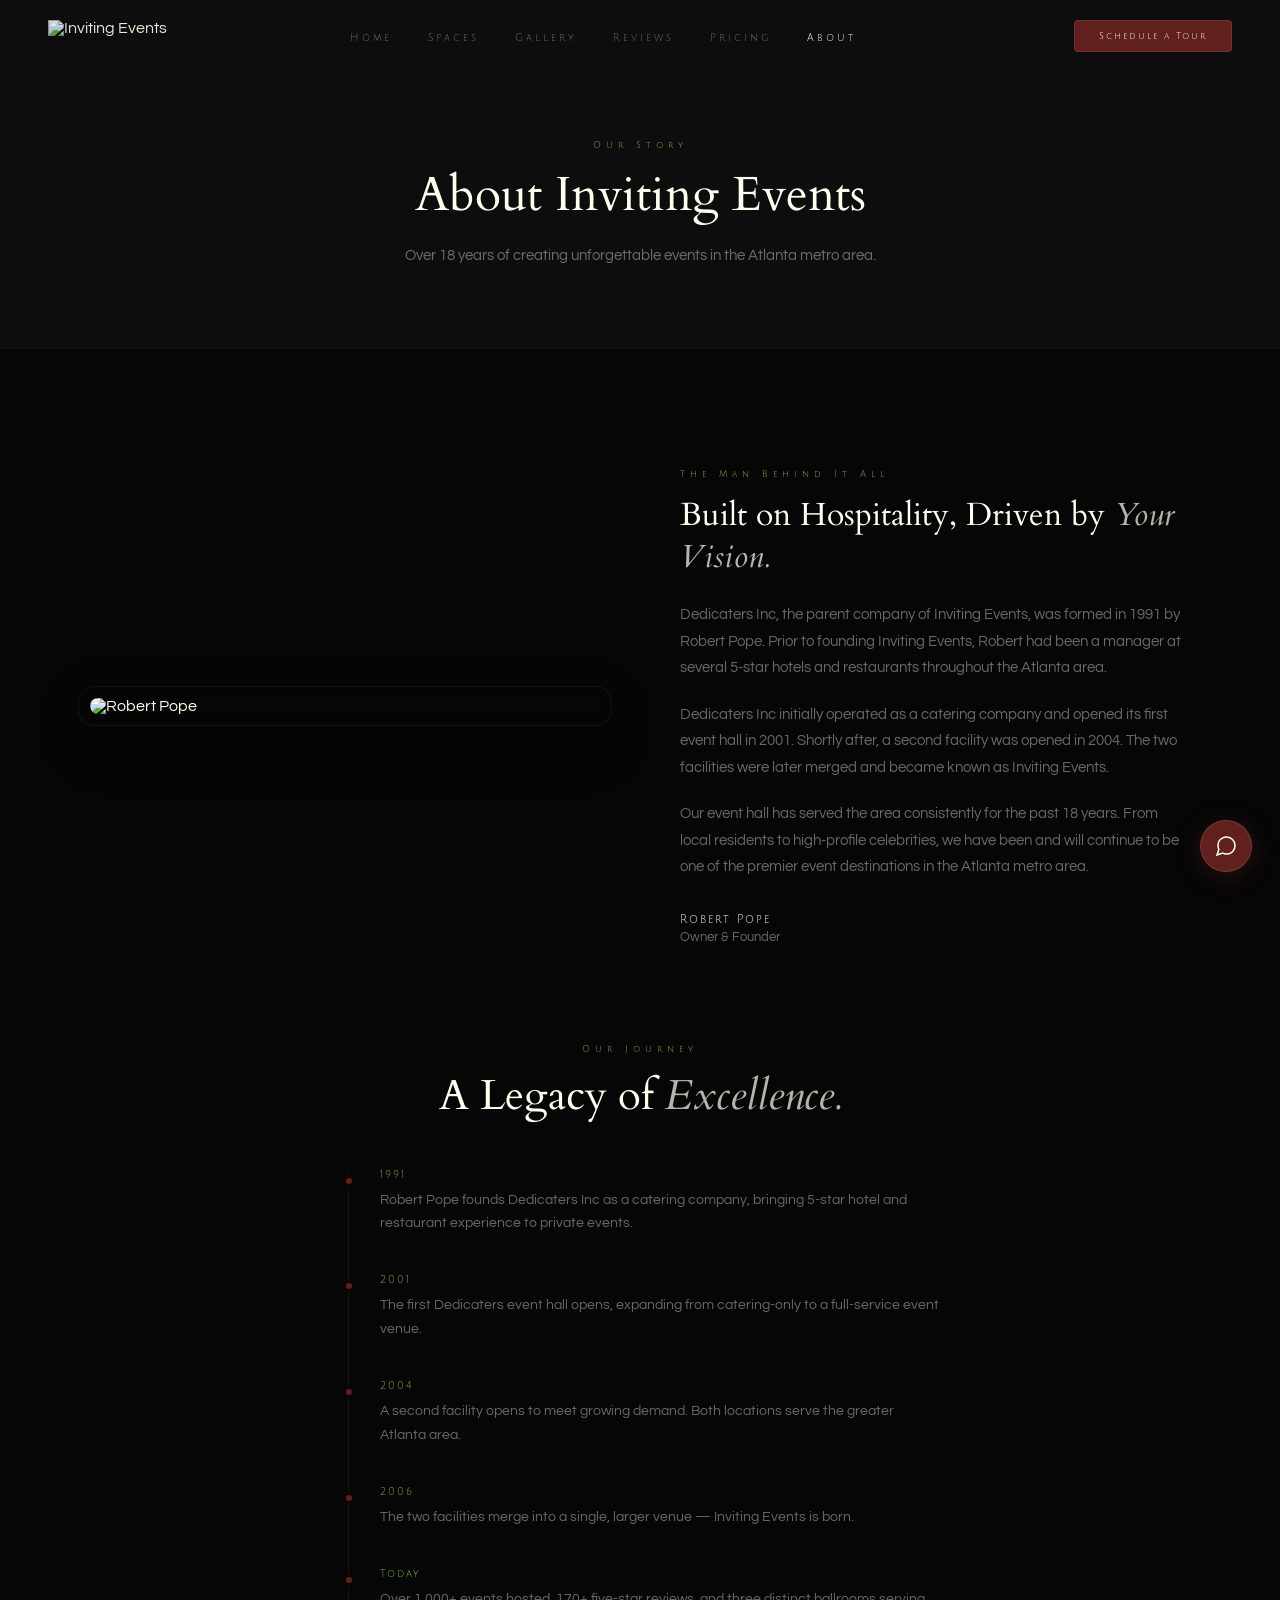
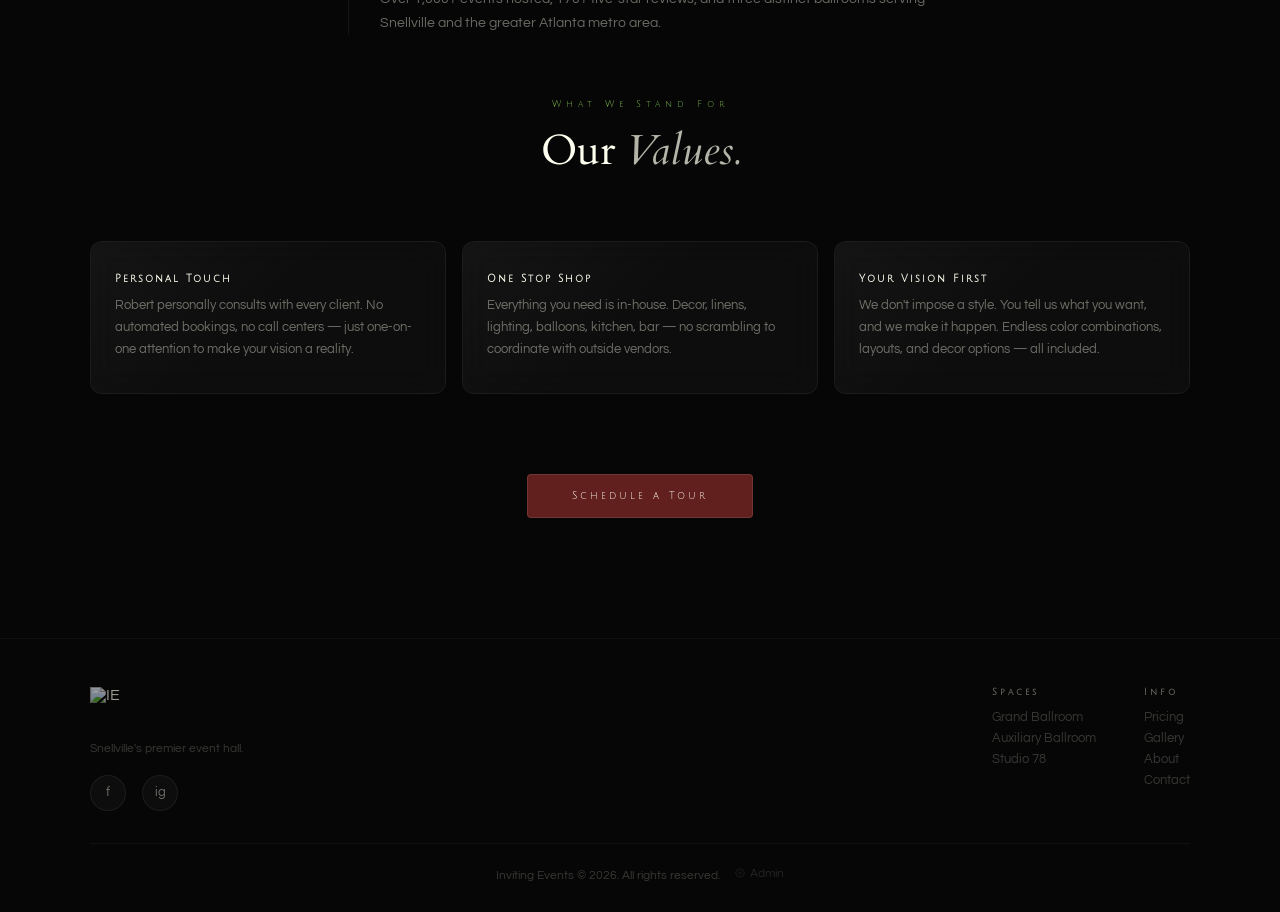
==== about/index.html @ e566a666 "Add space pages + fix mobile nav" ====
<!DOCTYPE html>
<html lang="en">
<head>
<meta charset="UTF-8">
<meta name="viewport" content="width=device-width, initial-scale=1.0">
<title>About — Inviting Events</title>
<link rel="icon" type="image/png" href="/assets/images/favicon.png">
<link href="https://fonts.googleapis.com/css2?family=Cardo:ital,wght@0,400;0,700;1,400&family=Julius+Sans+One&family=Questrial&display=swap" rel="stylesheet">
<link rel="stylesheet" href="/assets/css/global.css">
<style>
.about-grid{display:grid;grid-template-columns:1fr 1fr;gap:80px;align-items:center;margin-bottom:100px;}
.about-photo{position:relative;}
.about-photo img{width:100%;border-radius:12px;box-shadow:0 20px 60px rgba(0,0,0,0.4);}
.about-photo::after{content:'';position:absolute;inset:-12px;border:1px solid var(--glass-b);border-radius:16px;pointer-events:none;}
.about-text h2{font-family:var(--h);font-size:2rem;font-weight:400;color:var(--cream);margin-bottom:24px;line-height:1.3;}
.about-text h2 em{font-style:italic;color:var(--cream70);}
.about-text p{font-size:0.92rem;color:var(--cream40);line-height:1.8;margin-bottom:20px;}
.about-name{font-family:var(--sub);font-size:0.7rem;letter-spacing:2px;color:var(--cream);margin-top:32px;}
.about-role{font-size:0.82rem;color:var(--cream40);margin-top:4px;}

.timeline{position:relative;padding-left:40px;}
.timeline::before{content:'';position:absolute;left:8px;top:0;bottom:0;width:1px;background:rgba(255,255,255,0.06);}
.tl-item{position:relative;margin-bottom:40px;}
.tl-item::before{content:'';position:absolute;left:-36px;top:6px;width:10px;height:10px;border-radius:50%;background:var(--burgundy);border:2px solid var(--bg);}
.tl-year{font-family:var(--sub);font-size:0.6rem;letter-spacing:2px;color:var(--green);margin-bottom:8px;}
.tl-text{font-size:0.88rem;color:var(--cream40);line-height:1.7;}

.values-grid{display:grid;grid-template-columns:repeat(3,1fr);gap:16px;margin-top:64px;}
.val-card{background:var(--glass);border:1px solid var(--glass-b);border-radius:12px;padding:32px 24px;backdrop-filter:blur(16px);-webkit-backdrop-filter:blur(16px);transition:all 0.3s;position:relative;overflow:hidden;}
.val-card::before{content:'';position:absolute;inset:0;background:linear-gradient(135deg,rgba(255,255,255,0.03) 0%,transparent 50%);pointer-events:none;}
.val-card:hover{border-color:rgba(255,255,255,0.1);}
.val-card h4{font-family:var(--sub);font-size:0.6rem;letter-spacing:2px;color:var(--cream);margin-bottom:10px;position:relative;}
.val-card p{font-size:0.82rem;color:var(--cream40);line-height:1.7;position:relative;}

@media(max-width:900px){
  .about-grid{grid-template-columns:1fr;gap:40px;}
  .values-grid{grid-template-columns:1fr;}
}
</style>
</head>
<body>
<nav id="navbar">
  <a href="/" class="nav-logo"><img src="https://www.theinvitingevents.com/wp-content/uploads/2024/04/inviting-events-logo-cropped-1-1.png" alt="Inviting Events"></a>
  <button class="nav-toggle" onclick="toggleNav()"><span></span><span></span><span></span></button>
  <ul class="nav-links">
    <li><a href="/">Home</a></li>
    <li><a href="/#ballrooms">Spaces</a></li>
    <li><a href="/gallery/">Gallery</a></li>
    <li><a href="/#reviews">Reviews</a></li>
    <li><a href="/pricing/">Pricing</a></li>
    <li><a href="/about/" class="active">About</a></li>
      <li class="nav-divider"></li>
    <li class="nav-mobile-cta"><a href="/contact/">Schedule a Tour</a></li>
  </ul>
  <a href="/contact/" class="nav-cta">Schedule a Tour</a>
</nav>

<div class="page-header">
  <span class="sec-tag" style="margin-bottom:12px;">Our Story</span>
  <h1>About Inviting Events</h1>
  <p>Over 18 years of creating unforgettable events in the Atlanta metro area.</p>
</div>

<section>
  <div class="sec-inner">
    <div class="about-grid reveal">
      <div class="about-photo">
        <img src="https://www.theinvitingevents.com/wp-content/uploads/2024/05/Bob-profile-pic.png" alt="Robert Pope">
      </div>
      <div class="about-text">
        <span class="sec-tag">The Man Behind It All</span>
        <h2>Built on Hospitality, Driven by <em>Your Vision.</em></h2>
        <p>Dedicaters Inc, the parent company of Inviting Events, was formed in 1991 by Robert Pope. Prior to founding Inviting Events, Robert had been a manager at several 5-star hotels and restaurants throughout the Atlanta area.</p>
        <p>Dedicaters Inc initially operated as a catering company and opened its first event hall in 2001. Shortly after, a second facility was opened in 2004. The two facilities were later merged and became known as Inviting Events.</p>
        <p>Our event hall has served the area consistently for the past 18 years. From local residents to high-profile celebrities, we have been and will continue to be one of the premier event destinations in the Atlanta metro area.</p>
        <div class="about-name">Robert Pope</div>
        <div class="about-role">Owner & Founder</div>
      </div>
    </div>

    <div style="text-align:center;margin-bottom:48px;" class="reveal">
      <span class="sec-tag">Our Journey</span>
      <h2 class="sec-title">A Legacy of <em>Excellence.</em></h2>
    </div>

    <div class="timeline reveal" style="max-width:600px;margin:0 auto 64px;">
      <div class="tl-item">
        <div class="tl-year">1991</div>
        <div class="tl-text">Robert Pope founds Dedicaters Inc as a catering company, bringing 5-star hotel and restaurant experience to private events.</div>
      </div>
      <div class="tl-item">
        <div class="tl-year">2001</div>
        <div class="tl-text">The first Dedicaters event hall opens, expanding from catering-only to a full-service event venue.</div>
      </div>
      <div class="tl-item">
        <div class="tl-year">2004</div>
        <div class="tl-text">A second facility opens to meet growing demand. Both locations serve the greater Atlanta area.</div>
      </div>
      <div class="tl-item">
        <div class="tl-year">2006</div>
        <div class="tl-text">The two facilities merge into a single, larger venue — Inviting Events is born.</div>
      </div>
      <div class="tl-item">
        <div class="tl-year">Today</div>
        <div class="tl-text">Over 1,000+ events hosted, 170+ five-star reviews, and three distinct ballrooms serving Snellville and the greater Atlanta metro area.</div>
      </div>
    </div>

    <div style="text-align:center;margin-bottom:40px;" class="reveal">
      <span class="sec-tag">What We Stand For</span>
      <h2 class="sec-title">Our <em>Values.</em></h2>
    </div>

    <div class="values-grid reveal">
      <div class="val-card">
        <h4>Personal Touch</h4>
        <p>Robert personally consults with every client. No automated bookings, no call centers — just one-on-one attention to make your vision a reality.</p>
      </div>
      <div class="val-card">
        <h4>One Stop Shop</h4>
        <p>Everything you need is in-house. Decor, linens, lighting, balloons, kitchen, bar — no scrambling to coordinate with outside vendors.</p>
      </div>
      <div class="val-card">
        <h4>Your Vision First</h4>
        <p>We don't impose a style. You tell us what you want, and we make it happen. Endless color combinations, layouts, and decor options — all included.</p>
      </div>
    </div>

    <div style="text-align:center;margin-top:80px;" class="reveal">
      <a href="/contact/" class="btn-primary">Schedule a Tour</a>
    </div>
  </div>
</section>

<footer>
  <div class="footer-inner">
    <div class="footer-brand">
      <img src="https://www.theinvitingevents.com/wp-content/uploads/2024/05/Inviting-Events-favicon-2.png" alt="IE">
      <p>Snellville's premier event hall.</p>
      <div class="footer-social">
        <a href="https://www.facebook.com/invitingevents2/" target="_blank" rel="noopener">f</a>
        <a href="https://www.instagram.com/invitingevents/" target="_blank" rel="noopener">ig</a>
      </div>
    </div>
    <div class="footer-links">
      <div class="footer-col"><h5>Spaces</h5><a href="/gallery/#grand">Grand Ballroom</a><a href="/gallery/#aux">Auxiliary Ballroom</a><a href="/gallery/#studio78">Studio 78</a></div>
      <div class="footer-col"><h5>Info</h5><a href="/pricing/">Pricing</a><a href="/gallery/">Gallery</a><a href="/about/">About</a><a href="/contact/">Contact</a>
        </div>
      
    </div>
  </div>
  <div class="footer-bottom">Inviting Events &copy; 2026. All rights reserved. <a href="/admin/" style="opacity:0.6;display:inline-flex;align-items:center;gap:5px;margin-left:12px;transition:opacity 0.3s" onmouseover="this.style.opacity=1" onmouseout="this.style.opacity=0.6"><svg width="10" height="10" viewBox="0 0 24 24" fill="none" stroke="currentColor" stroke-width="1.5"><path d="M12 15a3 3 0 1 0 0-6 3 3 0 0 0 0 6z"/><path d="M19.4 15a1.65 1.65 0 0 0 .33 1.82l.06.06a2 2 0 0 1-2.83 2.83l-.06-.06a1.65 1.65 0 0 0-1.82-.33 1.65 1.65 0 0 0-1 1.51V21a2 2 0 0 1-4 0v-.09A1.65 1.65 0 0 0 9 19.4a1.65 1.65 0 0 0-1.82.33l-.06.06a2 2 0 0 1-2.83-2.83l.06-.06A1.65 1.65 0 0 0 4.68 15a1.65 1.65 0 0 0-1.51-1H3a2 2 0 0 1 0-4h.09A1.65 1.65 0 0 0 4.6 9a1.65 1.65 0 0 0-.33-1.82l-.06-.06a2 2 0 0 1 2.83-2.83l.06.06A1.65 1.65 0 0 0 9 4.68a1.65 1.65 0 0 0 1-1.51V3a2 2 0 0 1 4 0v.09a1.65 1.65 0 0 0 1 1.51 1.65 1.65 0 0 0 1.82-.33l.06-.06a2 2 0 0 1 2.83 2.83l-.06.06A1.65 1.65 0 0 0 19.4 9a1.65 1.65 0 0 0 1.51 1H21a2 2 0 0 1 0 4h-.09a1.65 1.65 0 0 0-1.51 1z"/></svg>Admin</a>  </div>
</footer>
<script src="/assets/js/global.js"></script>
<script src="/assets/js/chat.js"></script>
</body>
</html>
---- assets/css/global.css ----
/* ══════════════════════════════════════════
   INVITING EVENTS — Global Styles
   Colors: #611f1d (burgundy), #fffff0 (cream), #e6e6e6 (gray), #7ab648 (green)
   Fonts: Cardo (H1), Julius Sans One (H2/labels), Questrial (body)
   ══════════════════════════════════════════ */

:root {
  --bg: #060606;
  --surface: #0d0d0d;
  --burgundy: #611f1d;
  --burg-light: #7a2522;
  --burg-glow: rgba(97,31,29,0.4);
  --cream: #fffff0;
  --cream70: rgba(255,255,240,0.7);
  --cream40: rgba(255,255,240,0.4);
  --cream20: rgba(255,255,240,0.2);
  --cream08: rgba(255,255,240,0.08);
  --cream04: rgba(255,255,240,0.04);
  --green: #7ab648;
  --green-dim: rgba(122,182,72,0.8);
  --glass: rgba(255,255,255,0.03);
  --glass-b: rgba(255,255,255,0.06);
  --glass-h: rgba(255,255,255,0.06);
  --h: 'Cardo', Georgia, serif;
  --sub: 'Julius Sans One', sans-serif;
  --body: 'Questrial', sans-serif;
}

*, *::before, *::after { margin: 0; padding: 0; box-sizing: border-box; }
html { scroll-behavior: smooth; }
body {
  font-family: var(--body);
  background: var(--bg);
  color: var(--cream);
  -webkit-font-smoothing: antialiased;
  -moz-osx-font-smoothing: grayscale;
  overflow-x: hidden;
}
/* Lock body scroll when mobile nav is open */
body.nav-open { overflow: hidden !important; }

a { color: inherit; text-decoration: none; }
img { max-width: 100%; display: block; }

/* ═══ NAV ═══ */
nav {
  position: fixed; top: 0; left: 0; right: 0;
  z-index: 100; padding: 0 48px; height: 72px;
  display: flex; align-items: center; justify-content: space-between;
  background: transparent;
  border-bottom: 1px solid transparent;
  transition: all 0.4s;
}
nav.scrolled {
  background: rgba(6,6,6,0.75);
  backdrop-filter: blur(30px);
  -webkit-backdrop-filter: blur(30px);
  border-bottom-color: rgba(255,255,255,0.04);
  height: 64px;
}

.nav-logo img { height: 32px; opacity: 0.9; }
.nav-links { display: flex; gap: 36px; list-style: none; }
.nav-links a {
  font-family: var(--sub); font-size: 0.6rem; letter-spacing: 3px;
  color: var(--cream40); transition: color 0.3s; position: relative;
}
.nav-links a:hover, .nav-links a.active { color: var(--cream); }
.nav-links a::after {
  content: ''; position: absolute; bottom: -4px; left: 0;
  width: 0; height: 1px; background: var(--burgundy); transition: width 0.3s;
}
.nav-links a:hover::after { width: 100%; }

.nav-cta {
  font-family: var(--sub); font-size: 0.55rem; letter-spacing: 2px;
  padding: 10px 24px; background: var(--burgundy); color: var(--cream);
  border: 1px solid rgba(255,255,240,0.08); border-radius: 4px; transition: all 0.3s;
}
.nav-cta:hover { background: var(--burg-light); box-shadow: 0 4px 20px var(--burg-glow); }

.nav-toggle {
  display: none; background: none; border: none; cursor: pointer;
  padding: 8px; z-index: 102; position: relative;
}
.nav-toggle span {
  display: block; width: 22px; height: 1.5px; background: var(--cream40);
  margin: 5px 0; transition: all 0.4s cubic-bezier(0.4,0,0.2,1); transform-origin: center;
}
.nav-toggle.open span:nth-child(1) { transform: translateY(6.5px) rotate(45deg); background: var(--cream); }
.nav-toggle.open span:nth-child(2) { opacity: 0; transform: scaleX(0); }
.nav-toggle.open span:nth-child(3) { transform: translateY(-6.5px) rotate(-45deg); background: var(--cream); }

/* Cream section variant */
.sec-cream { background: #fffff0; }
.sec-cream .sec-tag { color: var(--burgundy); }
.sec-cream .sec-title { color: #1a1a1a; }
.sec-cream .sec-title em { color: var(--burgundy); }
.sec-cream .sec-text { color: #555; }
.sec-cream .sec-divider { background: var(--burgundy); }

/* ═══ SECTION GLOBALS ═══ */
section { padding: 120px 48px; position: relative; }
.sec-inner { max-width: 1100px; margin: 0 auto; }
.sec-tag {
  font-family: var(--sub); font-size: 0.55rem; letter-spacing: 5px;
  color: var(--green); margin-bottom: 16px; display: block;
}
.sec-title {
  font-family: var(--h); font-size: clamp(1.8rem, 3.5vw, 2.6rem);
  font-weight: 400; color: var(--cream); margin-bottom: 20px; line-height: 1.25;
}
.sec-title em { font-style: italic; color: var(--cream70); }
.sec-text { font-size: 0.92rem; color: var(--cream40); line-height: 1.7; max-width: 520px; }
.sec-divider { width: 60px; height: 1px; background: var(--burgundy); margin: 24px 0; }

/* ═══ GLASS CARD ═══ */
.glass {
  background: var(--glass); border: 1px solid var(--glass-b); border-radius: 12px;
  backdrop-filter: blur(20px); -webkit-backdrop-filter: blur(20px);
  transition: all 0.3s ease; overflow: hidden; position: relative;
}
.glass::before {
  content: ''; position: absolute; inset: 0;
  background: linear-gradient(135deg, rgba(255,255,255,0.03) 0%, transparent 50%);
  pointer-events: none;
}
.glass:hover { background: var(--glass-h); border-color: rgba(255,255,255,0.1); }

/* ═══ BUTTONS ═══ */
.btn-primary {
  font-family: var(--sub); font-size: 0.6rem; letter-spacing: 3px;
  padding: 16px 44px; background: var(--burgundy); color: var(--cream);
  border: 1px solid rgba(255,255,240,0.1); border-radius: 4px;
  display: inline-block; transition: all 0.3s; cursor: pointer;
}
.btn-primary:hover {
  background: var(--burg-light);
  box-shadow: 0 8px 40px var(--burg-glow);
  transform: translateY(-1px);
}
.btn-secondary {
  font-family: var(--sub); font-size: 0.55rem; letter-spacing: 2px;
  color: var(--green); transition: color 0.3s;
  display: inline-flex; align-items: center; gap: 8px;
}
.btn-secondary:hover { color: var(--cream); }
.btn-secondary::after { content: '→'; transition: transform 0.3s; }
.btn-secondary:hover::after { transform: translateX(4px); }

/* ═══ SCROLL ANIMATIONS ═══ */
.reveal { opacity: 0; transform: translateY(24px); transition: all 0.7s ease; }
.reveal.visible { opacity: 1; transform: translateY(0); }

/* ═══ PAGE HEADER (for inner pages) ═══ */
.page-header {
  padding: 140px 48px 80px; text-align: center;
  background: var(--surface); border-bottom: 1px solid rgba(255,255,255,0.04);
}
.page-header h1 {
  font-family: var(--h); font-size: clamp(2rem, 4vw, 3rem);
  font-weight: 400; color: var(--cream); margin-bottom: 16px;
}
.page-header p {
  font-size: 0.92rem; color: var(--cream40);
  max-width: 500px; margin: 0 auto; line-height: 1.7;
}

/* ═══ FOOTER ═══ */
footer {
  background: var(--bg); border-top: 1px solid rgba(255,255,255,0.04);
  padding: 48px 48px 32px;
}
.footer-inner {
  max-width: 1100px; margin: 0 auto;
  display: flex; justify-content: space-between; align-items: flex-start; gap: 40px;
}
.footer-brand img { height: 40px; opacity: 0.6; margin-bottom: 12px; }
.footer-brand p { font-size: 0.78rem; color: var(--cream20); max-width: 280px; line-height: 1.6; }
.footer-links { display: flex; gap: 48px; }
.footer-col h5 {
  font-family: var(--sub); font-size: 0.55rem; letter-spacing: 3px;
  color: var(--cream40); margin-bottom: 14px;
}
.footer-col a {
  display: block; font-size: 0.8rem; color: var(--cream20);
  margin-bottom: 8px; transition: color 0.3s;
}
.footer-col a:hover { color: var(--cream); }
.footer-social { display: flex; gap: 16px; margin-top: 16px; }
.footer-social a {
  width: 36px; height: 36px; border-radius: 50%;
  background: var(--glass); border: 1px solid var(--glass-b);
  display: flex; align-items: center; justify-content: center;
  color: var(--cream40); font-size: 0.8rem; transition: all 0.3s;
}
.footer-social a:hover { border-color: var(--burgundy); color: var(--cream); }
.footer-bottom {
  max-width: 1100px; margin: 32px auto 0; padding-top: 24px;
  border-top: 1px solid rgba(255,255,255,0.04);
  text-align: center; font-size: 0.72rem; color: var(--cream20);
}

/* ═══ RESPONSIVE ═══ */
@media(max-width:900px) {
  nav { padding: 0 24px; }
  .nav-toggle { display: block; }
  .nav-cta { display: none; }

  /* Full-screen overlay nav */
  .nav-links {
    display: flex; flex-direction: column; position: fixed; inset: 0;
    z-index: 101; background: rgba(6,6,6,0.97);
    backdrop-filter: blur(40px); -webkit-backdrop-filter: blur(40px);
    padding: 0; gap: 0; list-style: none;
    opacity: 0; pointer-events: none;
    transition: opacity 0.4s cubic-bezier(0.4,0,0.2,1);
    justify-content: center; align-items: center;
  }
  .nav-links.open { opacity: 1; pointer-events: all; }
  .nav-links::before {
    content: ''; position: absolute; top: 50%; left: 50%;
    transform: translate(-50%, -50%); width: 220px; height: 220px;
    background: url('https://www.theinvitingevents.com/wp-content/uploads/2024/05/Inviting-Events-favicon-2.png') center/contain no-repeat;
    opacity: 0.03; pointer-events: none;
  }
  .nav-links li {
    opacity: 0; transform: translateY(16px);
    transition: all 0.4s cubic-bezier(0.4,0,0.2,1);
  }
  .nav-links.open li { opacity: 1; transform: translateY(0); }
  .nav-links.open li:nth-child(1) { transition-delay: 0.05s; }
  .nav-links.open li:nth-child(2) { transition-delay: 0.1s; }
  .nav-links.open li:nth-child(3) { transition-delay: 0.15s; }
  .nav-links.open li:nth-child(4) { transition-delay: 0.2s; }
  .nav-links.open li:nth-child(5) { transition-delay: 0.25s; }
  .nav-links.open li:nth-child(6) { transition-delay: 0.3s; }
  .nav-links.open li:nth-child(7) { transition-delay: 0.35s; }

  .nav-links a {
    font-family: var(--sub); font-size: 0.8rem; letter-spacing: 4px;
    color: var(--cream40); display: block; padding: 18px 0;
    text-align: center; transition: color 0.3s;
  }
  .nav-links a:hover, .nav-links a.active { color: var(--cream); }
  .nav-links a::after { display: none; }
  .nav-divider { width: 40px; height: 1px; background: rgba(255,255,255,0.08); margin: 12px auto; }
  .nav-mobile-cta { margin-top: 8px; }
  .nav-mobile-cta a {
    font-family: var(--sub); font-size: 0.6rem; letter-spacing: 3px;
    padding: 16px 52px; background: var(--burgundy); color: var(--cream);
    border: 1px solid rgba(255,255,240,0.1); border-radius: 4px;
    display: inline-block; transition: all 0.3s;
  }

  section { padding: 80px 20px; }
  .page-header { padding: 120px 20px 60px; }
  .sec-title { font-size: 1.8rem; }
  .sec-text { font-size: 0.88rem; }
  .footer-inner { flex-direction: column; gap: 32px; }
  .footer-links { gap: 36px; }
  .footer-social a { width: 44px; height: 44px; font-size: 0.9rem; }
  footer { padding: 40px 20px 24px; }
}
@media(max-width:480px) {
  section { padding: 64px 16px; }
  .page-header { padding: 100px 16px 48px; }
  .sec-title { font-size: 1.5rem; }
  footer { padding: 32px 16px 20px; }
  .footer-links { flex-direction: column; gap: 24px; }
  nav { height: 64px; padding: 0 16px; }
  .nav-logo img { height: 26px; }
}
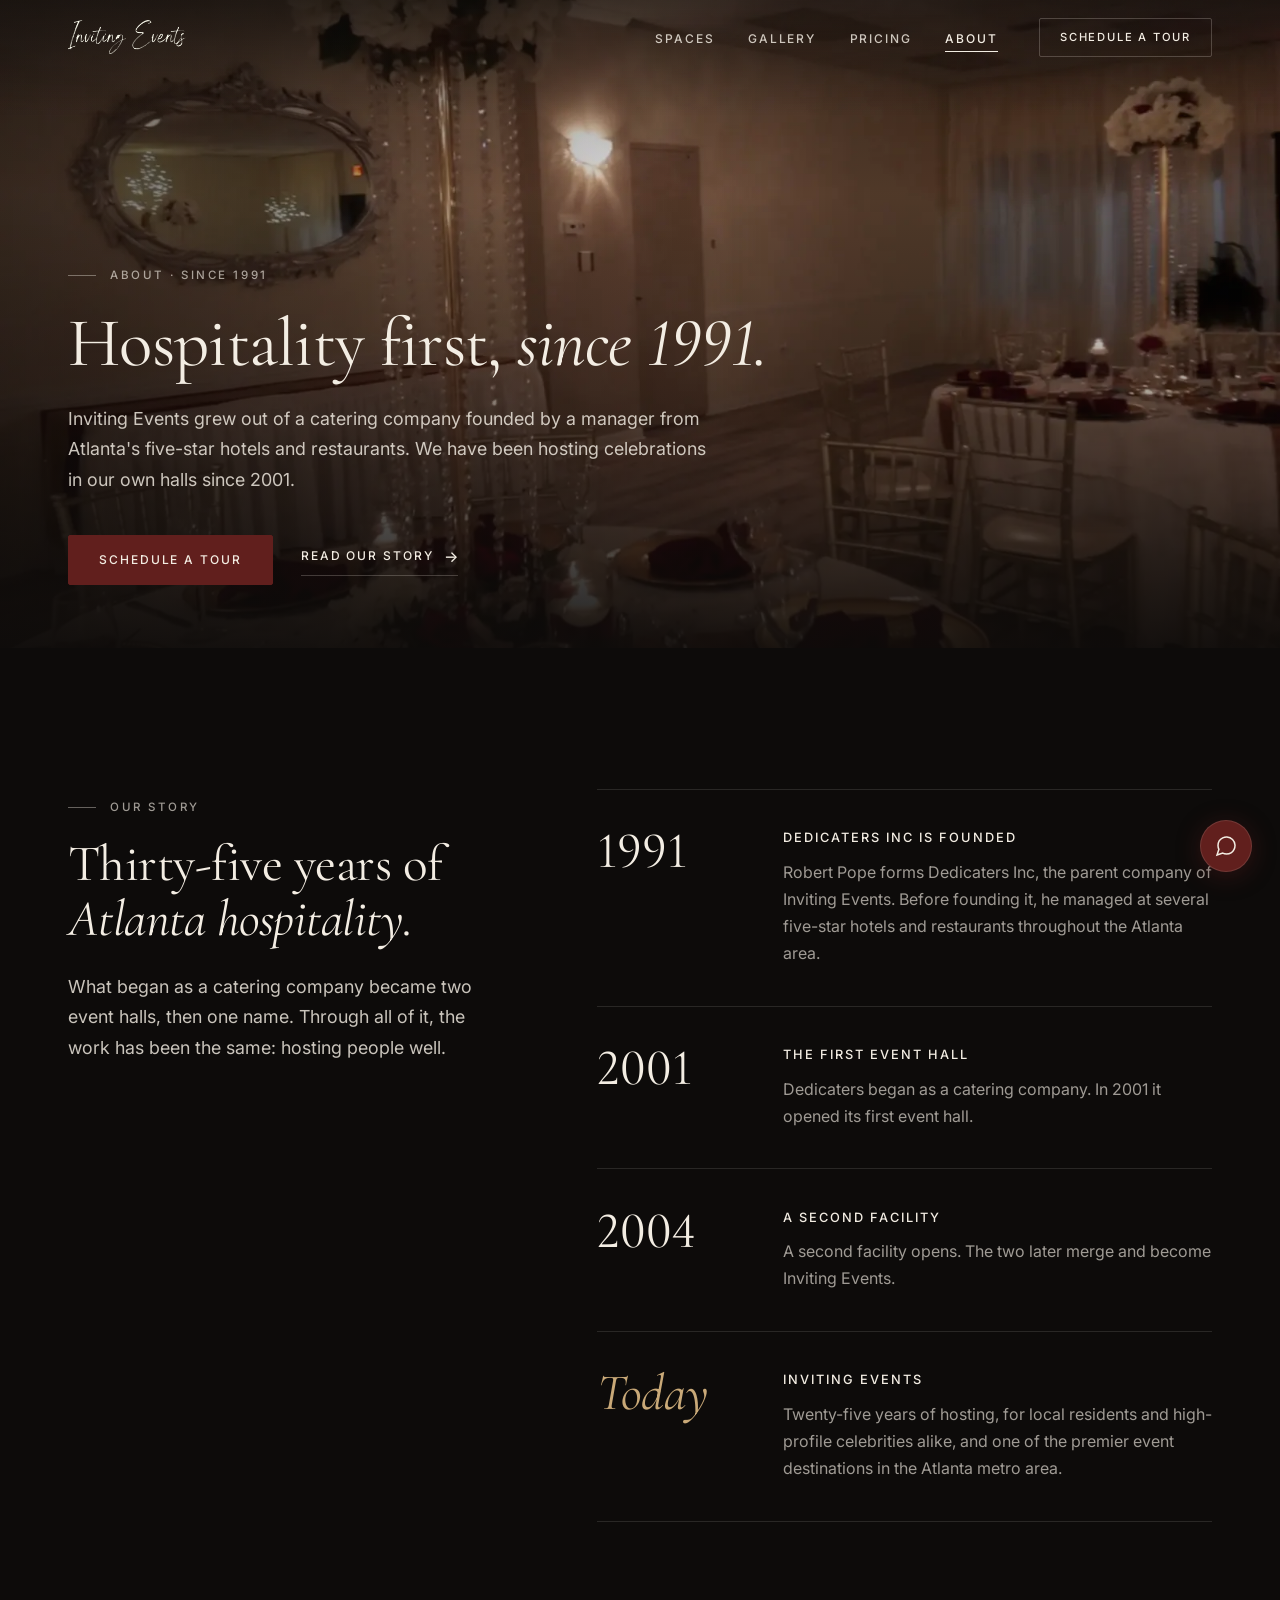
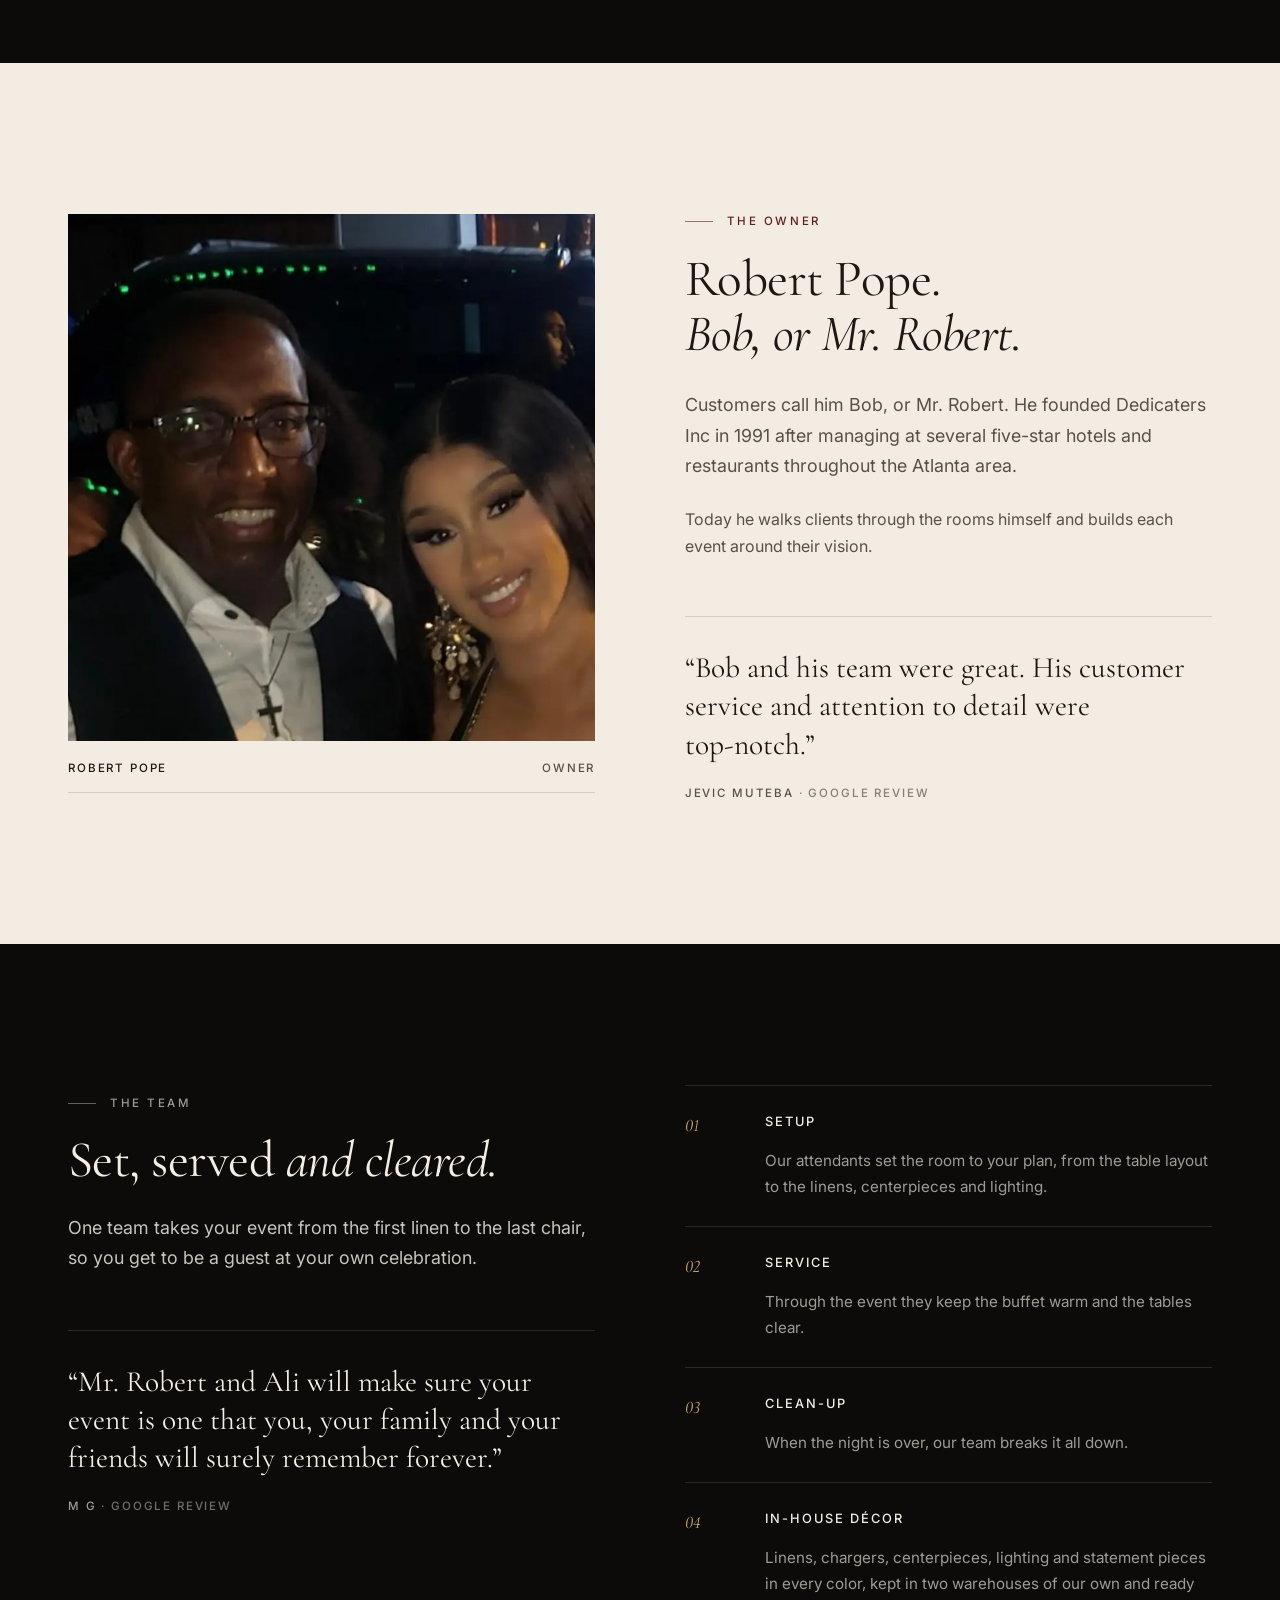
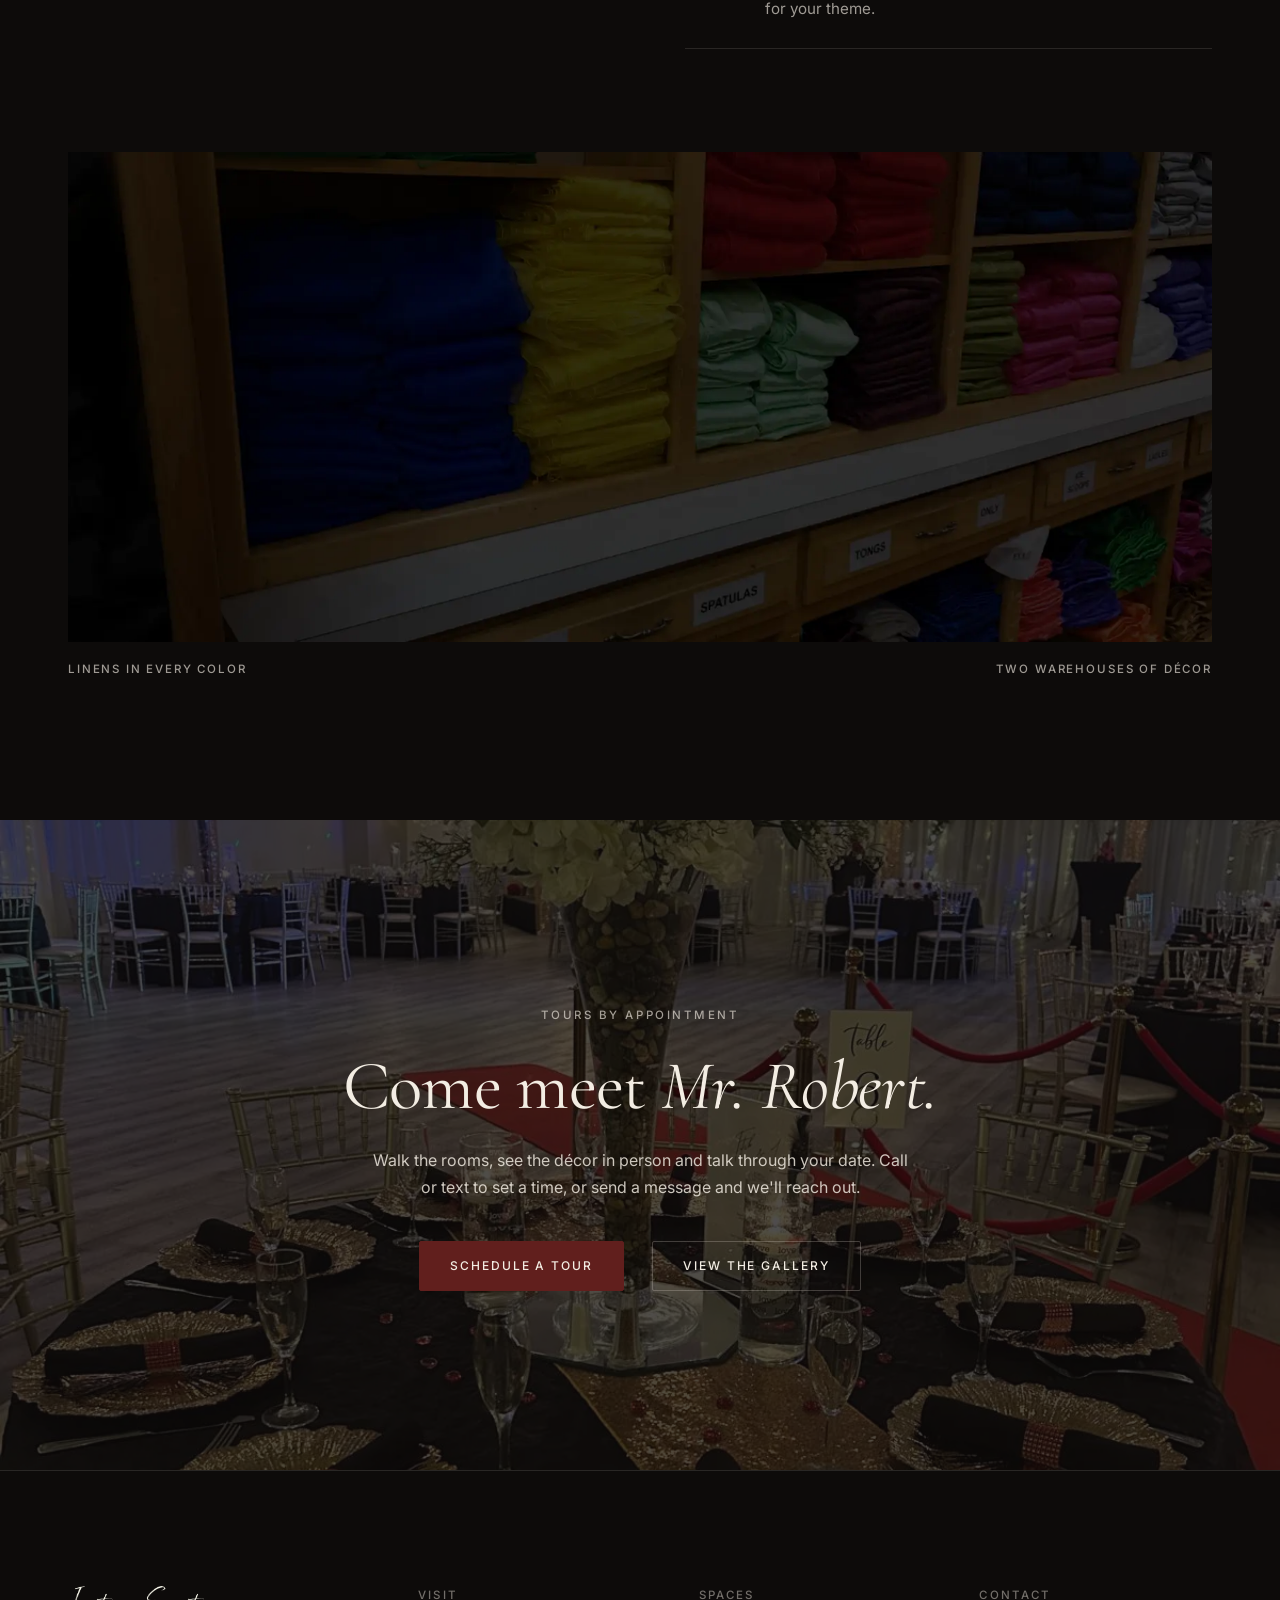
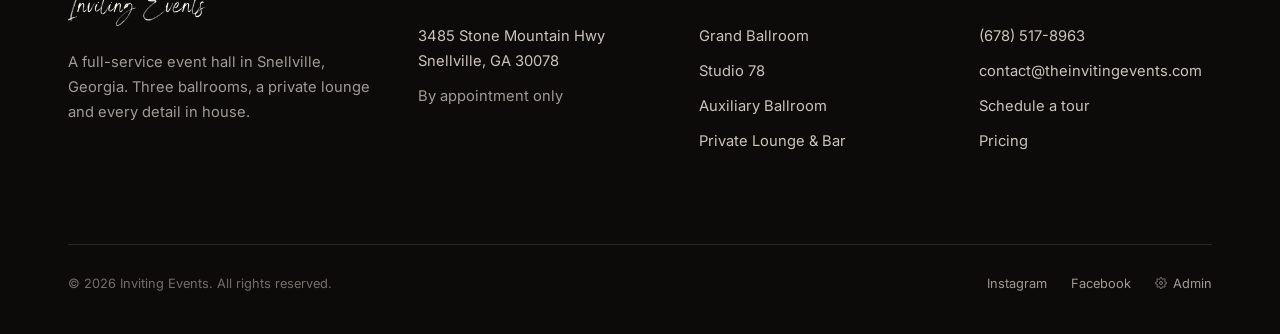
==== commit 40a957ba: "Redesign site and move all media off WordPress New design system (Cormorant Garamond and Inter, warm" ====
--- a/about/index.html
+++ b/about/index.html
@@ -1,157 +1,257 @@
 <!DOCTYPE html>
-<html lang="en">
+<html lang="en" class="no-js">
 <head>
 <meta charset="UTF-8">
-<meta name="viewport" content="width=device-width, initial-scale=1.0">
-<title>About — Inviting Events</title>
-<link rel="icon" type="image/png" href="/assets/images/favicon.png">
-<link href="https://fonts.googleapis.com/css2?family=Cardo:ital,wght@0,400;0,700;1,400&family=Julius+Sans+One&family=Questrial&display=swap" rel="stylesheet">
+<meta name="viewport" content="width=device-width, initial-scale=1">
+<title>About | Inviting Events, Snellville, GA</title>
+<meta name="description" content="Inviting Events grew from Dedicaters Inc, a catering company Robert Pope founded in 1991. Hosting events since 2001, with setup, service, clean-up and décor in house.">
+<link rel="canonical" href="https://theinvitingevents.com/about/">
+<meta property="og:type" content="website">
+<meta property="og:title" content="About | Inviting Events">
+<meta property="og:description" content="From a catering company founded in 1991 to one of the premier event destinations in the Atlanta metro area.">
+<meta property="og:image" content="https://theinvitingevents.com/assets/media/brand/og.jpg">
+<meta property="og:url" content="https://theinvitingevents.com/about/">
+<meta name="theme-color" content="#0d0b0a">
+<link rel="icon" type="image/png" sizes="32x32" href="/assets/media/brand/favicon-32.png">
+<link rel="apple-touch-icon" href="/assets/media/brand/apple-touch-icon.png">
+<link rel="preconnect" href="https://fonts.googleapis.com">
+<link rel="preconnect" href="https://fonts.gstatic.com" crossorigin>
+<link href="https://fonts.googleapis.com/css2?family=Cormorant+Garamond:ital,wght@0,400;0,500;1,400;1,500&family=Inter:wght@400;500&display=swap" rel="stylesheet">
 <link rel="stylesheet" href="/assets/css/global.css">
+<link rel="preload" as="image" href="/assets/media/photos/grand-table.webp">
 <style>
-.about-grid{display:grid;grid-template-columns:1fr 1fr;gap:80px;align-items:center;margin-bottom:100px;}
-.about-photo{position:relative;}
-.about-photo img{width:100%;border-radius:12px;box-shadow:0 20px 60px rgba(0,0,0,0.4);}
-.about-photo::after{content:'';position:absolute;inset:-12px;border:1px solid var(--glass-b);border-radius:16px;pointer-events:none;}
-.about-text h2{font-family:var(--h);font-size:2rem;font-weight:400;color:var(--cream);margin-bottom:24px;line-height:1.3;}
-.about-text h2 em{font-style:italic;color:var(--cream70);}
-.about-text p{font-size:0.92rem;color:var(--cream40);line-height:1.8;margin-bottom:20px;}
-.about-name{font-family:var(--sub);font-size:0.7rem;letter-spacing:2px;color:var(--cream);margin-top:32px;}
-.about-role{font-size:0.82rem;color:var(--cream40);margin-top:4px;}
-
-.timeline{position:relative;padding-left:40px;}
-.timeline::before{content:'';position:absolute;left:8px;top:0;bottom:0;width:1px;background:rgba(255,255,255,0.06);}
-.tl-item{position:relative;margin-bottom:40px;}
-.tl-item::before{content:'';position:absolute;left:-36px;top:6px;width:10px;height:10px;border-radius:50%;background:var(--burgundy);border:2px solid var(--bg);}
-.tl-year{font-family:var(--sub);font-size:0.6rem;letter-spacing:2px;color:var(--green);margin-bottom:8px;}
-.tl-text{font-size:0.88rem;color:var(--cream40);line-height:1.7;}
-
-.values-grid{display:grid;grid-template-columns:repeat(3,1fr);gap:16px;margin-top:64px;}
-.val-card{background:var(--glass);border:1px solid var(--glass-b);border-radius:12px;padding:32px 24px;backdrop-filter:blur(16px);-webkit-backdrop-filter:blur(16px);transition:all 0.3s;position:relative;overflow:hidden;}
-.val-card::before{content:'';position:absolute;inset:0;background:linear-gradient(135deg,rgba(255,255,255,0.03) 0%,transparent 50%);pointer-events:none;}
-.val-card:hover{border-color:rgba(255,255,255,0.1);}
-.val-card h4{font-family:var(--sub);font-size:0.6rem;letter-spacing:2px;color:var(--cream);margin-bottom:10px;position:relative;}
-.val-card p{font-size:0.82rem;color:var(--cream40);line-height:1.7;position:relative;}
-
-@media(max-width:900px){
-  .about-grid{grid-template-columns:1fr;gap:40px;}
-  .values-grid{grid-template-columns:1fr;}
+/* About page */
+.split--story { grid-template-columns: 5fr 7fr; align-items: start; }
+
+/* Timeline: large serif years on hairline rows */
+.timeline { list-style: none; border-top: 1px solid var(--line); }
+.timeline li { display: grid; grid-template-columns: clamp(7rem, 12vw, 10rem) minmax(0, 1fr); gap: 10px 32px; padding: clamp(28px, 3vw, 40px) 0; border-bottom: 1px solid var(--line); }
+.timeline .yr { grid-row: span 2; font-family: var(--serif); font-weight: 400; font-size: clamp(2.4rem, 4vw, 3.4rem); line-height: 0.9; color: var(--ivory); font-variant-numeric: lining-nums; }
+.timeline .yr em { color: var(--gold); }
+.timeline h3 { font-size: 0.8rem; font-weight: 500; letter-spacing: 0.16em; text-transform: uppercase; color: var(--ivory); line-height: 1.6; }
+.timeline p { color: var(--ivory-60); max-width: 34em; }
+
+/* Owner */
+.owner__photo { aspect-ratio: 1 / 1; }
+.owner__photo img { object-position: 50% 20%; transform: scale(1.22); transform-origin: 50% 0; }
+.owner__cap { display: flex; justify-content: space-between; gap: 16px; margin-top: 18px; padding-bottom: 14px; border-bottom: 1px solid var(--paper-line); font-size: 0.72rem; font-weight: 500; letter-spacing: 0.16em; text-transform: uppercase; color: var(--char-2); }
+.owner__cap strong { font-weight: 500; color: var(--char); }
+
+/* Pull quotes */
+.pull { margin-top: clamp(40px, 5vw, 56px); padding-top: 32px; border-top: 1px solid var(--line); }
+.pull blockquote { font-family: var(--serif); font-size: clamp(1.45rem, 2.3vw, 1.95rem); line-height: 1.3; color: var(--ivory); text-wrap: pretty; }
+.pull figcaption { margin-top: 20px; font-size: 0.72rem; font-weight: 500; letter-spacing: 0.16em; text-transform: uppercase; color: var(--ivory-60); }
+.pull figcaption span { color: var(--ivory-40); }
+.paper .pull { border-color: var(--paper-line); }
+.paper .pull blockquote { color: var(--char); }
+.paper .pull figcaption { color: var(--char-2); }
+.paper .pull figcaption span { color: var(--char-2); opacity: 0.7; }
+
+/* Team */
+.linens { margin-top: clamp(64px, 8vw, 112px); }
+.linens .frame { aspect-ratio: 21 / 9; }
+.linens figcaption { display: flex; justify-content: space-between; gap: 24px; margin-top: 18px; font-size: 0.72rem; font-weight: 500; letter-spacing: 0.16em; text-transform: uppercase; color: var(--ivory-60); }
+
+@media (max-width: 900px) {
+  .split--story { grid-template-columns: 1fr; }
+  .linens .frame { aspect-ratio: 3 / 2; }
+}
+@media (max-width: 560px) {
+  .timeline li { grid-template-columns: 1fr; gap: 12px; }
+  .timeline .yr { grid-row: auto; margin-bottom: 6px; }
+  .linens figcaption { flex-direction: column; gap: 6px; }
 }
 </style>
 </head>
 <body>
-<nav id="navbar">
-  <a href="/" class="nav-logo"><img src="https://www.theinvitingevents.com/wp-content/uploads/2024/04/inviting-events-logo-cropped-1-1.png" alt="Inviting Events"></a>
-  <button class="nav-toggle" onclick="toggleNav()"><span></span><span></span><span></span></button>
-  <ul class="nav-links">
+
+<header class="nav">
+  <div class="wrap nav__inner">
+    <a href="/" class="nav__logo" aria-label="Inviting Events home"><img src="/assets/media/brand/logo.png" alt="Inviting Events" width="900" height="260"></a>
+    <ul class="nav__links">
+      <li><a href="/#spaces">Spaces</a></li>
+      <li><a href="/gallery/">Gallery</a></li>
+      <li><a href="/pricing/">Pricing</a></li>
+      <li><a href="/about/" aria-current="page">About</a></li>
+      <li><a href="/contact/" class="btn btn--line btn--sm">Schedule a tour</a></li>
+    </ul>
+    <button class="nav__toggle" aria-label="Menu" aria-expanded="false" aria-controls="menu"><span></span><span></span></button>
+  </div>
+</header>
+<div class="menu" id="menu">
+  <ul>
     <li><a href="/">Home</a></li>
-    <li><a href="/#ballrooms">Spaces</a></li>
+    <li><a href="/#spaces">Spaces <small>4 rooms</small></a></li>
     <li><a href="/gallery/">Gallery</a></li>
-    <li><a href="/#reviews">Reviews</a></li>
     <li><a href="/pricing/">Pricing</a></li>
-    <li><a href="/about/" class="active">About</a></li>
-      <li class="nav-divider"></li>
-    <li class="nav-mobile-cta"><a href="/contact/">Schedule a Tour</a></li>
+    <li><a href="/about/" aria-current="page">About</a></li>
+    <li><a href="/contact/">Contact</a></li>
   </ul>
-  <a href="/contact/" class="nav-cta">Schedule a Tour</a>
-</nav>
-
-<div class="page-header">
-  <span class="sec-tag" style="margin-bottom:12px;">Our Story</span>
-  <h1>About Inviting Events</h1>
-  <p>Over 18 years of creating unforgettable events in the Atlanta metro area.</p>
+  <div class="menu__foot">
+    <a href="/contact/" class="btn btn--wine">Schedule a tour</a>
+    <div class="menu__contact"><span>Call or text</span><a href="tel:+16785178963">(678) 517-8963</a></div>
+  </div>
 </div>
 
-<section>
-  <div class="sec-inner">
-    <div class="about-grid reveal">
-      <div class="about-photo">
-        <img src="https://www.theinvitingevents.com/wp-content/uploads/2024/05/Bob-profile-pic.png" alt="Robert Pope">
-      </div>
-      <div class="about-text">
-        <span class="sec-tag">The Man Behind It All</span>
-        <h2>Built on Hospitality, Driven by <em>Your Vision.</em></h2>
-        <p>Dedicaters Inc, the parent company of Inviting Events, was formed in 1991 by Robert Pope. Prior to founding Inviting Events, Robert had been a manager at several 5-star hotels and restaurants throughout the Atlanta area.</p>
-        <p>Dedicaters Inc initially operated as a catering company and opened its first event hall in 2001. Shortly after, a second facility was opened in 2004. The two facilities were later merged and became known as Inviting Events.</p>
-        <p>Our event hall has served the area consistently for the past 18 years. From local residents to high-profile celebrities, we have been and will continue to be one of the premier event destinations in the Atlanta metro area.</p>
-        <div class="about-name">Robert Pope</div>
-        <div class="about-role">Owner & Founder</div>
-      </div>
-    </div>
-
-    <div style="text-align:center;margin-bottom:48px;" class="reveal">
-      <span class="sec-tag">Our Journey</span>
-      <h2 class="sec-title">A Legacy of <em>Excellence.</em></h2>
-    </div>
-
-    <div class="timeline reveal" style="max-width:600px;margin:0 auto 64px;">
-      <div class="tl-item">
-        <div class="tl-year">1991</div>
-        <div class="tl-text">Robert Pope founds Dedicaters Inc as a catering company, bringing 5-star hotel and restaurant experience to private events.</div>
-      </div>
-      <div class="tl-item">
-        <div class="tl-year">2001</div>
-        <div class="tl-text">The first Dedicaters event hall opens, expanding from catering-only to a full-service event venue.</div>
-      </div>
-      <div class="tl-item">
-        <div class="tl-year">2004</div>
-        <div class="tl-text">A second facility opens to meet growing demand. Both locations serve the greater Atlanta area.</div>
-      </div>
-      <div class="tl-item">
-        <div class="tl-year">2006</div>
-        <div class="tl-text">The two facilities merge into a single, larger venue — Inviting Events is born.</div>
-      </div>
-      <div class="tl-item">
-        <div class="tl-year">Today</div>
-        <div class="tl-text">Over 1,000+ events hosted, 170+ five-star reviews, and three distinct ballrooms serving Snellville and the greater Atlanta metro area.</div>
-      </div>
-    </div>
-
-    <div style="text-align:center;margin-bottom:40px;" class="reveal">
-      <span class="sec-tag">What We Stand For</span>
-      <h2 class="sec-title">Our <em>Values.</em></h2>
-    </div>
-
-    <div class="values-grid reveal">
-      <div class="val-card">
-        <h4>Personal Touch</h4>
-        <p>Robert personally consults with every client. No automated bookings, no call centers — just one-on-one attention to make your vision a reality.</p>
-      </div>
-      <div class="val-card">
-        <h4>One Stop Shop</h4>
-        <p>Everything you need is in-house. Decor, linens, lighting, balloons, kitchen, bar — no scrambling to coordinate with outside vendors.</p>
-      </div>
-      <div class="val-card">
-        <h4>Your Vision First</h4>
-        <p>We don't impose a style. You tell us what you want, and we make it happen. Endless color combinations, layouts, and decor options — all included.</p>
-      </div>
-    </div>
-
-    <div style="text-align:center;margin-top:80px;" class="reveal">
-      <a href="/contact/" class="btn-primary">Schedule a Tour</a>
-    </div>
-  </div>
-</section>
-
-<footer>
-  <div class="footer-inner">
-    <div class="footer-brand">
-      <img src="https://www.theinvitingevents.com/wp-content/uploads/2024/05/Inviting-Events-favicon-2.png" alt="IE">
-      <p>Snellville's premier event hall.</p>
-      <div class="footer-social">
-        <a href="https://www.facebook.com/invitingevents2/" target="_blank" rel="noopener">f</a>
-        <a href="https://www.instagram.com/invitingevents/" target="_blank" rel="noopener">ig</a>
-      </div>
-    </div>
-    <div class="footer-links">
-      <div class="footer-col"><h5>Spaces</h5><a href="/gallery/#grand">Grand Ballroom</a><a href="/gallery/#aux">Auxiliary Ballroom</a><a href="/gallery/#studio78">Studio 78</a></div>
-      <div class="footer-col"><h5>Info</h5><a href="/pricing/">Pricing</a><a href="/gallery/">Gallery</a><a href="/about/">About</a><a href="/contact/">Contact</a>
-        </div>
-      
-    </div>
-  </div>
-  <div class="footer-bottom">Inviting Events &copy; 2026. All rights reserved. <a href="/admin/" style="opacity:0.6;display:inline-flex;align-items:center;gap:5px;margin-left:12px;transition:opacity 0.3s" onmouseover="this.style.opacity=1" onmouseout="this.style.opacity=0.6"><svg width="10" height="10" viewBox="0 0 24 24" fill="none" stroke="currentColor" stroke-width="1.5"><path d="M12 15a3 3 0 1 0 0-6 3 3 0 0 0 0 6z"/><path d="M19.4 15a1.65 1.65 0 0 0 .33 1.82l.06.06a2 2 0 0 1-2.83 2.83l-.06-.06a1.65 1.65 0 0 0-1.82-.33 1.65 1.65 0 0 0-1 1.51V21a2 2 0 0 1-4 0v-.09A1.65 1.65 0 0 0 9 19.4a1.65 1.65 0 0 0-1.82.33l-.06.06a2 2 0 0 1-2.83-2.83l.06-.06A1.65 1.65 0 0 0 4.68 15a1.65 1.65 0 0 0-1.51-1H3a2 2 0 0 1 0-4h.09A1.65 1.65 0 0 0 4.6 9a1.65 1.65 0 0 0-.33-1.82l-.06-.06a2 2 0 0 1 2.83-2.83l.06.06A1.65 1.65 0 0 0 9 4.68a1.65 1.65 0 0 0 1-1.51V3a2 2 0 0 1 4 0v.09a1.65 1.65 0 0 0 1 1.51 1.65 1.65 0 0 0 1.82-.33l.06-.06a2 2 0 0 1 2.83 2.83l-.06.06A1.65 1.65 0 0 0 19.4 9a1.65 1.65 0 0 0 1.51 1H21a2 2 0 0 1 0 4h-.09a1.65 1.65 0 0 0-1.51 1z"/></svg>Admin</a>  </div>
+<main>
+
+<!-- HERO -->
+<section class="page-hero">
+  <div class="hero__media"><img src="/assets/media/photos/grand-table.webp" alt="Burgundy napkins, gold chargers and crystal centerpieces by candlelight" width="1600" height="888" fetchpriority="high"></div>
+  <div class="hero__content">
+    <div class="wrap">
+      <span class="eyebrow">About &middot; Since 1991</span>
+      <h1 class="h1">Hospitality first, <em>since 1991.</em></h1>
+      <p class="lede" style="margin-top:24px">Inviting Events grew out of a catering company founded by a manager from Atlanta's five-star hotels and restaurants. We have been hosting celebrations in our own halls since 2001.</p>
+      <div class="hero__actions">
+        <a href="/contact/" class="btn btn--wine">Schedule a tour</a>
+        <a href="#story" class="link">Read our story</a>
+      </div>
+    </div>
+  </div>
+</section>
+
+<!-- STORY -->
+<section class="section" id="story">
+  <div class="wrap split split--story">
+    <div class="sticky reveal">
+      <span class="eyebrow">Our story</span>
+      <h2 class="h2" style="margin-top:20px">Thirty-five years of <em>Atlanta hospitality.</em></h2>
+      <p class="lede" style="margin-top:24px">What began as a catering company became two event halls, then one name. Through all of it, the work has been the same: hosting people well.</p>
+    </div>
+    <ol class="timeline reveal">
+      <li>
+        <span class="yr">1991</span>
+        <h3>Dedicaters Inc is founded</h3>
+        <p>Robert Pope forms Dedicaters Inc, the parent company of Inviting Events. Before founding it, he managed at several five-star hotels and restaurants throughout the Atlanta area.</p>
+      </li>
+      <li>
+        <span class="yr">2001</span>
+        <h3>The first event hall</h3>
+        <p>Dedicaters began as a catering company. In 2001 it opened its first event hall.</p>
+      </li>
+      <li>
+        <span class="yr">2004</span>
+        <h3>A second facility</h3>
+        <p>A second facility opens. The two later merge and become Inviting Events.</p>
+      </li>
+      <li>
+        <span class="yr"><em>Today</em></span>
+        <h3>Inviting Events</h3>
+        <p>Twenty-five years of hosting, for local residents and high-profile celebrities alike, and one of the premier event destinations in the Atlanta metro area.</p>
+      </li>
+    </ol>
+  </div>
+</section>
+
+<!-- OWNER -->
+<section class="section paper">
+  <div class="wrap split">
+    <figure class="reveal">
+      <div class="frame owner__photo"><img src="/assets/media/photos/img-20251203-wa0027.webp" alt="Robert Pope with a guest at an event" width="986" height="1600" loading="lazy"></div>
+      <figcaption class="owner__cap"><strong>Robert Pope</strong><span>Owner</span></figcaption>
+    </figure>
+    <div class="reveal">
+      <span class="eyebrow">The owner</span>
+      <h2 class="h2" style="margin-top:20px">Robert Pope. <em>Bob, or Mr. Robert.</em></h2>
+      <div class="stack" style="margin-top:28px">
+        <p class="lede">Customers call him Bob, or Mr. Robert. He founded Dedicaters Inc in 1991 after managing at several five-star hotels and restaurants throughout the Atlanta area.</p>
+        <p>Today he walks clients through the rooms himself and builds each event around their vision.</p>
+      </div>
+      <figure class="pull">
+        <blockquote>&ldquo;Bob and his team were great. His customer service and attention to detail were top-notch.&rdquo;</blockquote>
+        <figcaption>Jevic Muteba <span>&middot; Google review</span></figcaption>
+      </figure>
+    </div>
+  </div>
+</section>
+
+<!-- TEAM -->
+<section class="section">
+  <div class="wrap">
+    <div class="split" style="align-items:start">
+      <div class="sticky reveal">
+        <span class="eyebrow">The team</span>
+        <h2 class="h2" style="margin-top:20px">Set, served <em>and cleared.</em></h2>
+        <p class="lede" style="margin-top:24px">One team takes your event from the first linen to the last chair, so you get to be a guest at your own celebration.</p>
+        <figure class="pull">
+          <blockquote>&ldquo;Mr. Robert and Ali will make sure your event is one that you, your family and your friends will surely remember forever.&rdquo;</blockquote>
+          <figcaption>M G <span>&middot; Google review</span></figcaption>
+        </figure>
+      </div>
+      <div class="rows reveal">
+        <div><span class="num">01</span><h3>Setup</h3><p>Our attendants set the room to your plan, from the table layout to the linens, centerpieces and lighting.</p></div>
+        <div><span class="num">02</span><h3>Service</h3><p>Through the event they keep the buffet warm and the tables clear.</p></div>
+        <div><span class="num">03</span><h3>Clean-up</h3><p>When the night is over, our team breaks it all down.</p></div>
+        <div><span class="num">04</span><h3>In-house décor</h3><p>Linens, chargers, centerpieces, lighting and statement pieces in every color, kept in two warehouses of our own and ready for your theme.</p></div>
+      </div>
+    </div>
+    <figure class="linens reveal">
+      <div class="frame"><img src="/assets/media/photos/linens.webp" alt="Shelves of folded table linens in a range of colors" width="1800" height="706" loading="lazy"></div>
+      <figcaption><span>Linens in every color</span><span>Two warehouses of décor</span></figcaption>
+    </figure>
+  </div>
+</section>
+
+<!-- CTA -->
+<section class="cta">
+  <div class="cta__media"><img src="/assets/media/photos/img-20251203-wa0008.webp" alt="" loading="lazy"></div>
+  <div class="wrap reveal">
+    <span class="eyebrow eyebrow--plain">Tours by appointment</span>
+    <h2 class="h1">Come meet <em>Mr. Robert.</em></h2>
+    <p>Walk the rooms, see the décor in person and talk through your date. Call or text to set a time, or send a message and we'll reach out.</p>
+    <div class="hero__actions">
+      <a href="/contact/" class="btn btn--wine">Schedule a tour</a>
+      <a href="/gallery/" class="btn btn--line">View the gallery</a>
+    </div>
+  </div>
+</section>
+
+</main>
+
+<footer class="footer">
+  <div class="wrap">
+    <div class="footer__top">
+      <div class="footer__brand">
+        <img src="/assets/media/brand/logo.png" alt="Inviting Events" width="900" height="260" loading="lazy">
+        <p>A full-service event hall in Snellville, Georgia. Three ballrooms, a private lounge and every detail in house.</p>
+      </div>
+      <div>
+        <h4>Visit</h4>
+        <address>3485 Stone Mountain Hwy<br>Snellville, GA 30078</address>
+        <p class="muted" style="margin-top:10px">By appointment only</p>
+      </div>
+      <div>
+        <h4>Spaces</h4>
+        <ul>
+          <li><a href="/grand-ballroom/">Grand Ballroom</a></li>
+          <li><a href="/studio-78/">Studio 78</a></li>
+          <li><a href="/auxiliary-ballroom/">Auxiliary Ballroom</a></li>
+          <li><a href="/private-lounge/">Private Lounge &amp; Bar</a></li>
+        </ul>
+      </div>
+      <div>
+        <h4>Contact</h4>
+        <ul>
+          <li><a href="tel:+16785178963">(678) 517-8963</a></li>
+          <li><a href="mailto:contact@theinvitingevents.com">contact@theinvitingevents.com</a></li>
+          <li><a href="/contact/">Schedule a tour</a></li>
+          <li><a href="/pricing/">Pricing</a></li>
+        </ul>
+      </div>
+    </div>
+    <div class="footer__bottom">
+      <span>&copy; 2026 Inviting Events. All rights reserved.</span>
+      <nav aria-label="Social">
+        <a href="https://www.instagram.com/invitingevents/" target="_blank" rel="noopener">Instagram</a>
+        <a href="https://www.facebook.com/invitingevents2/" target="_blank" rel="noopener">Facebook</a>
+        <a href="/admin/" aria-label="Admin"><svg width="12" height="12" viewBox="0 0 24 24" fill="none" stroke="currentColor" stroke-width="1.5" aria-hidden="true"><circle cx="12" cy="12" r="3"/><path d="M19.4 15a1.65 1.65 0 0 0 .33 1.82l.06.06a2 2 0 1 1-2.83 2.83l-.06-.06a1.65 1.65 0 0 0-1.82-.33 1.65 1.65 0 0 0-1 1.51V21a2 2 0 1 1-4 0v-.09A1.65 1.65 0 0 0 9 19.4a1.65 1.65 0 0 0-1.82.33l-.06.06a2 2 0 1 1-2.83-2.83l.06-.06A1.65 1.65 0 0 0 4.68 15a1.65 1.65 0 0 0-1.51-1H3a2 2 0 1 1 0-4h.09A1.65 1.65 0 0 0 4.6 9a1.65 1.65 0 0 0-.33-1.82l-.06-.06a2 2 0 1 1 2.83-2.83l.06.06A1.65 1.65 0 0 0 9 4.68a1.65 1.65 0 0 0 1-1.51V3a2 2 0 1 1 4 0v.09a1.65 1.65 0 0 0 1 1.51 1.65 1.65 0 0 0 1.82-.33l.06-.06a2 2 0 1 1 2.83 2.83l-.06.06A1.65 1.65 0 0 0 19.4 9a1.65 1.65 0 0 0 1.51 1H21a2 2 0 1 1 0 4h-.09a1.65 1.65 0 0 0-1.51 1z"/></svg>Admin</a>
+      </nav>
+    </div>
+  </div>
 </footer>
+
 <script src="/assets/js/global.js"></script>
-<script src="/assets/js/chat.js"></script>
+<script src="/assets/js/chat.js" defer></script>
 </body>
 </html>
--- a/assets/css/global.css
+++ b/assets/css/global.css
@@ -1,273 +1,459 @@
 /* ══════════════════════════════════════════
-   INVITING EVENTS — Global Styles
-   Colors: #611f1d (burgundy), #fffff0 (cream), #e6e6e6 (gray), #7ab648 (green)
-   Fonts: Cardo (H1), Julius Sans One (H2/labels), Questrial (body)
+   INVITING EVENTS: Site Styles
+   Display: Cormorant Garamond. Text: Inter.
+   One accent (wine #611f1d), one metal (champagne), warm black and ivory.
    ══════════════════════════════════════════ */
 
 :root {
-  --bg: #060606;
-  --surface: #0d0d0d;
-  --burgundy: #611f1d;
-  --burg-light: #7a2522;
-  --burg-glow: rgba(97,31,29,0.4);
-  --cream: #fffff0;
-  --cream70: rgba(255,255,240,0.7);
-  --cream40: rgba(255,255,240,0.4);
-  --cream20: rgba(255,255,240,0.2);
-  --cream08: rgba(255,255,240,0.08);
-  --cream04: rgba(255,255,240,0.04);
-  --green: #7ab648;
-  --green-dim: rgba(122,182,72,0.8);
-  --glass: rgba(255,255,255,0.03);
-  --glass-b: rgba(255,255,255,0.06);
-  --glass-h: rgba(255,255,255,0.06);
-  --h: 'Cardo', Georgia, serif;
-  --sub: 'Julius Sans One', sans-serif;
-  --body: 'Questrial', sans-serif;
+  --ink: #0d0b0a;
+  --ink-2: #14110f;
+  --ink-3: #1c1815;
+  --ivory: #f3ede3;
+  --ivory-80: rgba(243,237,227,0.82);
+  --ivory-60: rgba(243,237,227,0.64);
+  --ivory-40: rgba(243,237,227,0.44);
+  --line: rgba(243,237,227,0.12);
+  --line-2: rgba(243,237,227,0.22);
+
+  --paper: #f2ece2;
+  --paper-2: #e8e0d3;
+  --char: #1d1815;
+  --char-2: #5a5049;
+  --paper-line: rgba(29,24,21,0.14);
+
+  --wine: #611f1d;
+  --wine-2: #7b2a26;
+  --gold: #c9a978;
+
+  --serif: 'Cormorant Garamond', 'Cormorant', Georgia, 'Times New Roman', serif;
+  --sans: 'Inter', -apple-system, 'Segoe UI', Roboto, 'Helvetica Neue', Arial, sans-serif;
+
+  --wrap: 1240px;
+  --gutter: clamp(20px, 4vw, 48px);
+  --space: clamp(88px, 11vw, 168px);
+  --nav-h: 76px;
+  --ease: cubic-bezier(0.22, 0.61, 0.36, 1);
 }
 
 *, *::before, *::after { margin: 0; padding: 0; box-sizing: border-box; }
-html { scroll-behavior: smooth; }
+html { -webkit-text-size-adjust: 100%; scroll-padding-top: var(--nav-h); }
 body {
-  font-family: var(--body);
-  background: var(--bg);
-  color: var(--cream);
-  -webkit-font-smoothing: antialiased;
-  -moz-osx-font-smoothing: grayscale;
-  overflow-x: hidden;
-}
-/* Lock body scroll when mobile nav is open */
-body.nav-open { overflow: hidden !important; }
-
+  font-family: var(--sans); font-size: 16px; line-height: 1.7;
+  background: var(--ink); color: var(--ivory-80);
+  -webkit-font-smoothing: antialiased; -moz-osx-font-smoothing: grayscale;
+  overflow-x: hidden; text-rendering: optimizeLegibility;
+}
+body.menu-open { overflow: hidden; }
 a { color: inherit; text-decoration: none; }
-img { max-width: 100%; display: block; }
+img, video { max-width: 100%; display: block; }
+button { font: inherit; color: inherit; background: none; border: 0; cursor: pointer; }
+::selection { background: var(--wine); color: var(--ivory); }
+:focus-visible { outline: 1px solid var(--gold); outline-offset: 4px; }
+
+/* ═══ TYPE ═══ */
+.display, .h1, .h2, .h3 {
+  font-family: var(--serif); font-weight: 400; color: var(--ivory);
+  letter-spacing: -0.01em; text-wrap: balance;
+}
+.display { font-size: clamp(2.9rem, 6.6vw, 6rem); line-height: 1.0; }
+.h1 { font-size: clamp(2.6rem, 5.4vw, 4.6rem); line-height: 1.04; }
+.h2 { font-size: clamp(2.15rem, 4vw, 3.4rem); line-height: 1.08; }
+.h3 { font-size: clamp(1.55rem, 2.2vw, 1.9rem); line-height: 1.15; font-weight: 500; }
+.display em, .h1 em, .h2 em, .h3 em { font-style: italic; }
+.display, .h1, .h2, .h3, .stats dt, .tier__from strong, .hero__aside strong, .reviews__summary strong, .rates dd, .rows .num { font-variant-numeric: lining-nums; }
+
+.eyebrow {
+  display: inline-flex; align-items: center; gap: 14px;
+  font-family: var(--sans); font-size: 0.72rem; font-weight: 500;
+  letter-spacing: 0.22em; text-transform: uppercase; color: var(--ivory-60);
+}
+.eyebrow::before { content: ''; width: 28px; height: 1px; background: currentColor; opacity: 0.6; }
+.eyebrow--plain::before { display: none; }
+
+.lede { font-size: clamp(1.05rem, 1.4vw, 1.2rem); line-height: 1.7; color: var(--ivory-80); max-width: 36em; }
+.muted { color: var(--ivory-60); }
+.small { font-size: 0.875rem; }
+.stack > * + * { margin-top: 1.5rem; }
+.stack-sm > * + * { margin-top: 0.75rem; }
+
+/* ═══ LAYOUT ═══ */
+.wrap { width: 100%; max-width: var(--wrap); margin: 0 auto; padding: 0 var(--gutter); }
+.wrap--narrow { max-width: 860px; }
+.section { padding: var(--space) 0; position: relative; }
+.section--tight { padding: calc(var(--space) * 0.6) 0; }
+.section--ink2 { background: var(--ink-2); }
+.rule { height: 1px; background: var(--line); border: 0; }
+.section-head { display: flex; justify-content: space-between; align-items: flex-end; gap: 32px; margin-bottom: clamp(48px, 6vw, 80px); }
+.section-head .h2 { margin-top: 20px; max-width: 14em; }
+.split { display: grid; grid-template-columns: 1fr 1fr; gap: clamp(40px, 7vw, 112px); align-items: center; }
+
+/* Paper (light) sections */
+.paper { background: var(--paper); color: var(--char-2); }
+.paper .display, .paper .h1, .paper .h2, .paper .h3 { color: var(--char); }
+.paper .eyebrow { color: var(--wine); }
+.paper .lede { color: var(--char-2); }
+.paper .muted { color: var(--char-2); }
+.paper .rule { background: var(--paper-line); }
+
+/* ═══ BUTTONS ═══ */
+.btn {
+  display: inline-flex; align-items: center; justify-content: center; gap: 12px;
+  font-family: var(--sans); font-size: 0.75rem; font-weight: 500;
+  letter-spacing: 0.16em; text-transform: uppercase; line-height: 1;
+  padding: 18px 30px; border: 1px solid transparent; border-radius: 2px;
+  transition: background 0.35s var(--ease), color 0.35s var(--ease), border-color 0.35s var(--ease);
+  white-space: nowrap;
+}
+.btn--wine { background: var(--wine); border-color: var(--wine); color: var(--ivory); }
+.btn--wine:hover { background: var(--wine-2); border-color: var(--wine-2); }
+.btn--line { border-color: var(--line-2); color: var(--ivory); }
+.btn--line:hover { background: var(--ivory); border-color: var(--ivory); color: var(--ink); }
+.paper .btn--line { border-color: rgba(29,24,21,0.3); color: var(--char); }
+.paper .btn--line:hover { background: var(--char); border-color: var(--char); color: var(--paper); }
+.btn--sm { padding: 13px 20px; font-size: 0.7rem; }
+
+.link {
+  display: inline-flex; align-items: center; gap: 10px;
+  font-size: 0.75rem; font-weight: 500; letter-spacing: 0.16em; text-transform: uppercase;
+  color: var(--ivory); padding-bottom: 6px; border-bottom: 1px solid var(--line-2);
+  transition: border-color 0.3s var(--ease), gap 0.3s var(--ease);
+}
+.link::after { content: '\2192'; font-size: 0.95rem; letter-spacing: 0; }
+.link:hover { border-color: var(--ivory); gap: 14px; }
+.paper .link { color: var(--char); border-color: rgba(29,24,21,0.25); }
+.paper .link:hover { border-color: var(--char); }
 
 /* ═══ NAV ═══ */
-nav {
-  position: fixed; top: 0; left: 0; right: 0;
-  z-index: 100; padding: 0 48px; height: 72px;
-  display: flex; align-items: center; justify-content: space-between;
-  background: transparent;
+.nav {
+  position: fixed; inset: 0 0 auto 0; z-index: 100; height: var(--nav-h);
+  display: flex; align-items: center;
+  transition: background 0.4s var(--ease), border-color 0.4s var(--ease), height 0.4s var(--ease);
   border-bottom: 1px solid transparent;
-  transition: all 0.4s;
-}
-nav.scrolled {
-  background: rgba(6,6,6,0.75);
-  backdrop-filter: blur(30px);
-  -webkit-backdrop-filter: blur(30px);
-  border-bottom-color: rgba(255,255,255,0.04);
-  height: 64px;
-}
-
-.nav-logo img { height: 32px; opacity: 0.9; }
-.nav-links { display: flex; gap: 36px; list-style: none; }
-.nav-links a {
-  font-family: var(--sub); font-size: 0.6rem; letter-spacing: 3px;
-  color: var(--cream40); transition: color 0.3s; position: relative;
-}
-.nav-links a:hover, .nav-links a.active { color: var(--cream); }
-.nav-links a::after {
-  content: ''; position: absolute; bottom: -4px; left: 0;
-  width: 0; height: 1px; background: var(--burgundy); transition: width 0.3s;
-}
-.nav-links a:hover::after { width: 100%; }
-
-.nav-cta {
-  font-family: var(--sub); font-size: 0.55rem; letter-spacing: 2px;
-  padding: 10px 24px; background: var(--burgundy); color: var(--cream);
-  border: 1px solid rgba(255,255,240,0.08); border-radius: 4px; transition: all 0.3s;
-}
-.nav-cta:hover { background: var(--burg-light); box-shadow: 0 4px 20px var(--burg-glow); }
-
-.nav-toggle {
-  display: none; background: none; border: none; cursor: pointer;
-  padding: 8px; z-index: 102; position: relative;
-}
-.nav-toggle span {
-  display: block; width: 22px; height: 1.5px; background: var(--cream40);
-  margin: 5px 0; transition: all 0.4s cubic-bezier(0.4,0,0.2,1); transform-origin: center;
-}
-.nav-toggle.open span:nth-child(1) { transform: translateY(6.5px) rotate(45deg); background: var(--cream); }
-.nav-toggle.open span:nth-child(2) { opacity: 0; transform: scaleX(0); }
-.nav-toggle.open span:nth-child(3) { transform: translateY(-6.5px) rotate(-45deg); background: var(--cream); }
-
-/* Cream section variant */
-.sec-cream { background: #fffff0; }
-.sec-cream .sec-tag { color: var(--burgundy); }
-.sec-cream .sec-title { color: #1a1a1a; }
-.sec-cream .sec-title em { color: var(--burgundy); }
-.sec-cream .sec-text { color: #555; }
-.sec-cream .sec-divider { background: var(--burgundy); }
-
-/* ═══ SECTION GLOBALS ═══ */
-section { padding: 120px 48px; position: relative; }
-.sec-inner { max-width: 1100px; margin: 0 auto; }
-.sec-tag {
-  font-family: var(--sub); font-size: 0.55rem; letter-spacing: 5px;
-  color: var(--green); margin-bottom: 16px; display: block;
-}
-.sec-title {
-  font-family: var(--h); font-size: clamp(1.8rem, 3.5vw, 2.6rem);
-  font-weight: 400; color: var(--cream); margin-bottom: 20px; line-height: 1.25;
-}
-.sec-title em { font-style: italic; color: var(--cream70); }
-.sec-text { font-size: 0.92rem; color: var(--cream40); line-height: 1.7; max-width: 520px; }
-.sec-divider { width: 60px; height: 1px; background: var(--burgundy); margin: 24px 0; }
-
-/* ═══ GLASS CARD ═══ */
-.glass {
-  background: var(--glass); border: 1px solid var(--glass-b); border-radius: 12px;
-  backdrop-filter: blur(20px); -webkit-backdrop-filter: blur(20px);
-  transition: all 0.3s ease; overflow: hidden; position: relative;
-}
-.glass::before {
+}
+.nav::before {
+  content: ''; position: absolute; inset: 0 0 -40px 0; pointer-events: none;
+  background: linear-gradient(180deg, rgba(13,11,10,0.55), rgba(13,11,10,0));
+  transition: opacity 0.4s var(--ease);
+}
+.nav.is-solid { background: rgba(13,11,10,0.92); border-bottom-color: var(--line); -webkit-backdrop-filter: blur(14px); backdrop-filter: blur(14px); }
+.nav.is-solid::before { opacity: 0; }
+.nav__inner { position: relative; display: flex; align-items: center; justify-content: space-between; gap: 32px; }
+.nav__logo img { height: 34px; width: auto; }
+.nav__links { display: flex; align-items: center; gap: clamp(22px, 2.6vw, 40px); list-style: none; }
+.nav__links a:not(.btn) {
+  font-size: 0.75rem; font-weight: 500; letter-spacing: 0.16em; text-transform: uppercase;
+  color: var(--ivory-80); transition: color 0.3s; position: relative; padding: 6px 0;
+}
+.nav__links a:not(.btn)::after {
+  content: ''; position: absolute; left: 0; right: 0; bottom: 0; height: 1px;
+  background: var(--ivory); transform: scaleX(0); transform-origin: left; transition: transform 0.35s var(--ease);
+}
+.nav__links a:not(.btn):hover, .nav__links a[aria-current="page"] { color: var(--ivory); }
+.nav__links a:not(.btn):hover::after, .nav__links a[aria-current="page"]::after { transform: scaleX(1); }
+.nav__links .btn { margin-left: 8px; }
+.nav__toggle { display: none; width: 44px; height: 44px; margin-right: -10px; position: relative; z-index: 2; }
+.nav__toggle span { position: absolute; left: 11px; right: 11px; height: 1px; background: var(--ivory); transition: transform 0.4s var(--ease), top 0.4s var(--ease); }
+.nav__toggle span:nth-child(1) { top: 18px; }
+.nav__toggle span:nth-child(2) { top: 25px; }
+.menu-open .nav__toggle span:nth-child(1) { top: 21.5px; transform: rotate(45deg); }
+.menu-open .nav__toggle span:nth-child(2) { top: 21.5px; transform: rotate(-45deg); }
+
+/* Mobile menu */
+.menu {
+  position: fixed; inset: 0; z-index: 99; background: var(--ink);
+  display: flex; flex-direction: column; justify-content: space-between;
+  padding: calc(var(--nav-h) + 32px) var(--gutter) 40px;
+  opacity: 0; visibility: hidden; transition: opacity 0.35s var(--ease), visibility 0s linear 0.35s;
+}
+.menu-open .menu { opacity: 1; visibility: visible; transition: opacity 0.35s var(--ease); }
+.menu ul { list-style: none; }
+.menu li { border-bottom: 1px solid var(--line); }
+.menu li a { display: flex; justify-content: space-between; align-items: baseline; padding: 16px 0; font-family: var(--serif); font-size: 2rem; line-height: 1.2; color: var(--ivory); }
+.menu li a small { font-family: var(--sans); font-size: 0.7rem; letter-spacing: 0.16em; color: var(--ivory-40); }
+.menu li { opacity: 0; transform: translateY(10px); transition: opacity 0.5s var(--ease), transform 0.5s var(--ease); }
+.menu-open .menu li { opacity: 1; transform: none; }
+.menu-open .menu li:nth-child(2) { transition-delay: 0.04s; }
+.menu-open .menu li:nth-child(3) { transition-delay: 0.08s; }
+.menu-open .menu li:nth-child(4) { transition-delay: 0.12s; }
+.menu-open .menu li:nth-child(5) { transition-delay: 0.16s; }
+.menu-open .menu li:nth-child(6) { transition-delay: 0.2s; }
+.menu__foot { display: grid; gap: 20px; }
+.menu__foot .btn { width: 100%; }
+.menu__contact { display: flex; justify-content: space-between; gap: 16px; font-size: 0.9rem; color: var(--ivory-60); }
+.menu__contact a { color: var(--ivory); }
+
+/* ═══ HERO ═══ */
+.hero { position: relative; min-height: 100vh; min-height: 100svh; display: flex; align-items: flex-end; overflow: hidden; background: var(--ink); }
+.hero__media, .hero__media video, .hero__media img { position: absolute; inset: 0; width: 100%; height: 100%; object-fit: cover; }
+.hero__media::after {
   content: ''; position: absolute; inset: 0;
-  background: linear-gradient(135deg, rgba(255,255,255,0.03) 0%, transparent 50%);
-  pointer-events: none;
-}
-.glass:hover { background: var(--glass-h); border-color: rgba(255,255,255,0.1); }
-
-/* ═══ BUTTONS ═══ */
-.btn-primary {
-  font-family: var(--sub); font-size: 0.6rem; letter-spacing: 3px;
-  padding: 16px 44px; background: var(--burgundy); color: var(--cream);
-  border: 1px solid rgba(255,255,240,0.1); border-radius: 4px;
-  display: inline-block; transition: all 0.3s; cursor: pointer;
-}
-.btn-primary:hover {
-  background: var(--burg-light);
-  box-shadow: 0 8px 40px var(--burg-glow);
-  transform: translateY(-1px);
-}
-.btn-secondary {
-  font-family: var(--sub); font-size: 0.55rem; letter-spacing: 2px;
-  color: var(--green); transition: color 0.3s;
-  display: inline-flex; align-items: center; gap: 8px;
-}
-.btn-secondary:hover { color: var(--cream); }
-.btn-secondary::after { content: '→'; transition: transform 0.3s; }
-.btn-secondary:hover::after { transform: translateX(4px); }
-
-/* ═══ SCROLL ANIMATIONS ═══ */
-.reveal { opacity: 0; transform: translateY(24px); transition: all 0.7s ease; }
-.reveal.visible { opacity: 1; transform: translateY(0); }
-
-/* ═══ PAGE HEADER (for inner pages) ═══ */
-.page-header {
-  padding: 140px 48px 80px; text-align: center;
-  background: var(--surface); border-bottom: 1px solid rgba(255,255,255,0.04);
-}
-.page-header h1 {
-  font-family: var(--h); font-size: clamp(2rem, 4vw, 3rem);
-  font-weight: 400; color: var(--cream); margin-bottom: 16px;
-}
-.page-header p {
-  font-size: 0.92rem; color: var(--cream40);
-  max-width: 500px; margin: 0 auto; line-height: 1.7;
-}
+  background:
+    linear-gradient(180deg, rgba(13,11,10,0.35) 0%, rgba(13,11,10,0.05) 30%, rgba(13,11,10,0.35) 60%, rgba(13,11,10,0.92) 100%),
+    linear-gradient(90deg, rgba(13,11,10,0.55) 0%, rgba(13,11,10,0) 60%);
+}
+.hero__content { position: relative; z-index: 1; width: 100%; padding-bottom: clamp(48px, 8vh, 96px); padding-top: calc(var(--nav-h) + 48px); }
+.hero__grid { display: grid; grid-template-columns: minmax(0, 1fr) auto; gap: 48px; align-items: end; }
+.hero .display { margin: 24px 0 28px; max-width: 11em; }
+.hero .lede { max-width: 30em; }
+.hero__actions { display: flex; flex-wrap: wrap; align-items: center; gap: 28px; margin-top: 40px; }
+.hero__aside { text-align: right; font-size: 0.85rem; color: var(--ivory-60); line-height: 1.6; }
+.hero__aside strong { display: block; font-family: var(--serif); font-weight: 400; font-size: 2.6rem; line-height: 1; color: var(--ivory); }
+.stars { color: var(--gold); letter-spacing: 0.2em; font-size: 0.8rem; }
+
+/* Inner-page hero (shorter, with photo) */
+.page-hero { position: relative; min-height: 72vh; min-height: 72svh; display: flex; align-items: flex-end; overflow: hidden; }
+.page-hero .hero__content { padding-bottom: clamp(40px, 7vh, 80px); }
+.page-hero .h1 { margin-top: 22px; max-width: 12em; }
+.page-hero--plain { min-height: 0; padding-top: calc(var(--nav-h) + clamp(64px, 10vw, 128px)); }
+.page-hero--plain .hero__content { padding-top: 0; }
+
+/* ═══ STATEMENT ═══ */
+.statement { font-family: var(--serif); font-weight: 400; font-size: clamp(1.75rem, 3.2vw, 2.75rem); line-height: 1.25; color: var(--ivory); max-width: 22em; text-wrap: pretty; }
+.statement em { font-style: italic; color: var(--gold); }
+.paper .statement { color: var(--char); }
+.paper .statement em { color: var(--wine); }
+
+.stats { display: grid; grid-template-columns: repeat(4, 1fr); border-top: 1px solid var(--line); margin-top: clamp(56px, 7vw, 96px); }
+.stats > div { padding: 28px 24px 0 0; }
+.stats > div + div { padding-left: 24px; border-left: 1px solid var(--line); }
+.stats dt { font-family: var(--serif); font-size: clamp(2.2rem, 3.6vw, 3.2rem); line-height: 1; color: var(--ivory); }
+.stats dd { margin-top: 10px; font-size: 0.85rem; color: var(--ivory-60); }
+.paper .stats { border-color: var(--paper-line); }
+.paper .stats > div + div { border-color: var(--paper-line); }
+.paper .stats dt { color: var(--char); }
+.paper .stats dd { color: var(--char-2); }
+
+/* ═══ MEDIA FRAMES ═══ */
+.frame { position: relative; overflow: hidden; background: var(--ink-3); }
+.frame img, .frame video { width: 100%; height: 100%; object-fit: cover; transition: transform 1.2s var(--ease); }
+.frame--45 { aspect-ratio: 4 / 5; }
+.frame--34 { aspect-ratio: 3 / 4; }
+.frame--32 { aspect-ratio: 3 / 2; }
+.frame--169 { aspect-ratio: 16 / 9; }
+.frame--11 { aspect-ratio: 1 / 1; }
+a:hover > .frame img, .frame:hover img { transform: scale(1.03); }
+
+/* ═══ SPACES ═══ */
+.spaces { display: grid; grid-template-columns: repeat(2, 1fr); gap: clamp(48px, 6vw, 88px) clamp(24px, 3vw, 40px); }
+.space { display: block; }
+.space:nth-child(even) { margin-top: clamp(0px, 9vw, 140px); }
+.space .frame { aspect-ratio: 4 / 3; }
+.space__meta { display: flex; justify-content: space-between; align-items: baseline; gap: 20px; margin-top: 24px; padding-bottom: 14px; border-bottom: 1px solid var(--line); }
+.space__cap { font-size: 0.75rem; font-weight: 500; letter-spacing: 0.16em; text-transform: uppercase; color: var(--ivory-60); white-space: nowrap; }
+.space p { margin-top: 14px; color: var(--ivory-60); max-width: 30em; }
+.space .h3 { transition: color 0.3s; }
+.space:hover .h3 { color: var(--gold); }
+
+/* ═══ ROWS (hairline lists) ═══ */
+.rows { border-top: 1px solid var(--line); }
+.rows > * { display: grid; grid-template-columns: 56px minmax(0, 1fr); gap: 8px 24px; padding: 26px 0; border-bottom: 1px solid var(--line); }
+.rows .num { font-family: var(--serif); font-style: italic; font-size: 1.1rem; color: var(--gold); line-height: 1.6; }
+.rows h3 { font-family: var(--sans); font-size: 0.8rem; font-weight: 500; letter-spacing: 0.16em; text-transform: uppercase; color: var(--ivory); line-height: 1.6; }
+.rows p { grid-column: 2; color: var(--ivory-60); font-size: 0.95rem; }
+.paper .rows, .paper .rows > * { border-color: var(--paper-line); }
+.paper .rows h3 { color: var(--char); }
+.paper .rows p { color: var(--char-2); }
+.paper .rows .num { color: var(--wine); }
+
+.sticky { position: sticky; top: calc(var(--nav-h) + 32px); }
+
+/* ═══ MOSAIC ═══ */
+.mosaic { display: grid; grid-template-columns: repeat(12, 1fr); grid-auto-rows: clamp(200px, 30vw, 440px); gap: clamp(8px, 1.2vw, 16px); }
+.mosaic > * { grid-column: span 4; display: block; }
+.mosaic > .w5 { grid-column: span 5; }
+.mosaic > .w6 { grid-column: span 6; }
+.mosaic > .w7 { grid-column: span 7; }
+.mosaic > .w8 { grid-column: span 8; }
+.mosaic .frame { height: 100%; }
+
+/* ═══ REVIEWS ═══ */
+.reviews { text-align: center; }
+.reviews__summary { display: inline-flex; align-items: center; gap: 14px; font-size: 0.85rem; color: var(--ivory-60); }
+.reviews__summary strong { font-family: var(--serif); font-weight: 400; font-size: 1.6rem; color: var(--ivory); }
+.quote-stage { position: relative; max-width: 900px; margin: 48px auto 0; min-height: 15em; }
+.quote { position: absolute; inset: 0; opacity: 0; visibility: hidden; transition: opacity 0.8s var(--ease), visibility 0s linear 0.8s; }
+.quote.is-active { position: relative; opacity: 1; visibility: visible; transition: opacity 0.8s var(--ease); }
+.quote blockquote { font-family: var(--serif); font-size: clamp(1.5rem, 2.8vw, 2.35rem); line-height: 1.3; color: var(--ivory); text-wrap: balance; }
+.quote figcaption { margin-top: 32px; font-size: 0.75rem; font-weight: 500; letter-spacing: 0.16em; text-transform: uppercase; color: var(--ivory-60); }
+.quote figcaption span { color: var(--ivory-40); }
+.quote-nav { display: flex; justify-content: center; align-items: center; gap: 24px; margin-top: 48px; }
+.quote-nav button { width: 44px; height: 44px; border: 1px solid var(--line-2); border-radius: 50%; color: var(--ivory); transition: background 0.3s, color 0.3s; }
+.quote-nav button:hover { background: var(--ivory); color: var(--ink); }
+.quote-count { font-size: 0.8rem; color: var(--ivory-60); min-width: 4em; font-variant-numeric: tabular-nums; }
+
+/* ═══ TIERS (pricing) ═══ */
+.tiers { display: grid; grid-template-columns: repeat(3, 1fr); border-top: 1px solid var(--line); }
+.tier { padding: 36px 32px 8px 0; }
+.tier + .tier { padding-left: 32px; border-left: 1px solid var(--line); }
+.tier__name { font-size: 0.75rem; font-weight: 500; letter-spacing: 0.2em; text-transform: uppercase; color: var(--gold); }
+.tier .h3 { margin-top: 14px; }
+.tier__from { margin-top: 28px; font-size: 0.85rem; color: var(--ivory-60); }
+.tier__from strong { display: block; font-family: var(--serif); font-weight: 400; font-size: 2.6rem; line-height: 1.05; color: var(--ivory); }
+.tier p { margin-top: 16px; color: var(--ivory-60); font-size: 0.95rem; }
+.paper .tiers, .paper .tier + .tier { border-color: var(--paper-line); }
+.paper .tier__name { color: var(--wine); }
+.paper .tier__from, .paper .tier p { color: var(--char-2); }
+.paper .tier__from strong { color: var(--char); }
+
+/* ═══ VIDEO FACADE (click to load YouTube) ═══ */
+.yt { position: relative; display: block; width: 100%; aspect-ratio: 16 / 9; background: var(--ink-3); overflow: hidden; cursor: pointer; }
+.yt img { width: 100%; height: 100%; object-fit: cover; opacity: 0.82; transition: opacity 0.4s, transform 1.2s var(--ease); }
+.yt:hover img { opacity: 1; transform: scale(1.02); }
+.yt::after {
+  content: ''; position: absolute; left: 50%; top: 50%; width: clamp(48px, 16%, 76px); aspect-ratio: 1; transform: translate(-50%, -50%);
+  border: 1px solid rgba(243,237,227,0.7); border-radius: 50%;
+  background: rgba(13,11,10,0.35) url("data:image/svg+xml,%3Csvg xmlns='http://www.w3.org/2000/svg' viewBox='0 0 24 24'%3E%3Cpath d='M9 7l8 5-8 5z' fill='%23f3ede3'/%3E%3C/svg%3E") center / 28px no-repeat;
+  -webkit-backdrop-filter: blur(6px); backdrop-filter: blur(6px); transition: transform 0.4s var(--ease);
+}
+.yt:hover::after { transform: translate(-50%, -50%) scale(1.06); }
+.yt.is-playing::after { display: none; }
+.yt iframe { position: absolute; inset: 0; width: 100%; height: 100%; border: 0; }
+.yt__label { position: absolute; left: 20px; bottom: 16px; z-index: 1; font-size: 0.72rem; font-weight: 500; letter-spacing: 0.16em; text-transform: uppercase; color: var(--ivory); text-shadow: 0 1px 12px rgba(0,0,0,0.6); }
+.yt.is-playing .yt__label { display: none; }
+
+/* ═══ FORMS ═══ */
+.form { display: grid; grid-template-columns: 1fr 1fr; gap: 28px 24px; }
+.field { display: flex; flex-direction: column; gap: 10px; }
+.field--full { grid-column: 1 / -1; }
+.field label { font-size: 0.72rem; font-weight: 500; letter-spacing: 0.16em; text-transform: uppercase; color: var(--ivory-60); }
+.field input, .field select, .field textarea {
+  width: 100%; font: inherit; font-size: 1rem; color: var(--ivory);
+  background: transparent; border: 0; border-bottom: 1px solid var(--line-2); border-radius: 0;
+  padding: 10px 0 12px; outline: none; transition: border-color 0.3s; -webkit-appearance: none; appearance: none;
+}
+.field select { background: url("data:image/svg+xml,%3Csvg xmlns='http://www.w3.org/2000/svg' viewBox='0 0 24 24' fill='none' stroke='%23f3ede3' stroke-opacity='.6' stroke-width='1.5'%3E%3Cpath d='M6 9l6 6 6-6'/%3E%3C/svg%3E") right center / 18px no-repeat; padding-right: 28px; }
+.field select option { color: #111; }
+.field textarea { min-height: 120px; resize: vertical; }
+.field input::placeholder, .field textarea::placeholder { color: var(--ivory-40); }
+.field input:focus, .field select:focus, .field textarea:focus { border-color: var(--ivory); }
+.field input[type="date"]::-webkit-calendar-picker-indicator { filter: invert(0.9); opacity: 0.6; }
+.hp { position: absolute; left: -9999px; width: 1px; height: 1px; overflow: hidden; }
+
+/* ═══ FAQ ═══ */
+.faq { border-top: 1px solid var(--line); }
+.faq details { border-bottom: 1px solid var(--line); }
+.faq summary { list-style: none; display: flex; justify-content: space-between; align-items: center; gap: 24px; padding: 26px 0; cursor: pointer; font-family: var(--serif); font-size: clamp(1.25rem, 1.8vw, 1.5rem); color: var(--ivory); }
+.faq summary::-webkit-details-marker { display: none; }
+.faq summary::after { content: '+'; font-family: var(--sans); font-weight: 300; font-size: 1.5rem; color: var(--ivory-60); transition: transform 0.3s var(--ease); }
+.faq details[open] summary::after { transform: rotate(45deg); }
+.faq details p { padding: 0 48px 28px 0; color: var(--ivory-60); max-width: 44em; }
+
+/* ═══ CTA BAND ═══ */
+.cta { position: relative; overflow: hidden; text-align: center; padding: clamp(112px, 14vw, 200px) 0; }
+.cta__media { position: absolute; inset: 0; }
+.cta__media img { width: 100%; height: 100%; object-fit: cover; }
+.cta__media::after { content: ''; position: absolute; inset: 0; background: rgba(13,11,10,0.72); }
+.cta .wrap { position: relative; }
+.cta .h1 { margin: 24px auto 0; max-width: 13em; }
+.cta p { margin: 24px auto 0; max-width: 34em; color: var(--ivory-80); }
+.cta .hero__actions { justify-content: center; }
 
 /* ═══ FOOTER ═══ */
-footer {
-  background: var(--bg); border-top: 1px solid rgba(255,255,255,0.04);
-  padding: 48px 48px 32px;
-}
-.footer-inner {
-  max-width: 1100px; margin: 0 auto;
-  display: flex; justify-content: space-between; align-items: flex-start; gap: 40px;
-}
-.footer-brand img { height: 40px; opacity: 0.6; margin-bottom: 12px; }
-.footer-brand p { font-size: 0.78rem; color: var(--cream20); max-width: 280px; line-height: 1.6; }
-.footer-links { display: flex; gap: 48px; }
-.footer-col h5 {
-  font-family: var(--sub); font-size: 0.55rem; letter-spacing: 3px;
-  color: var(--cream40); margin-bottom: 14px;
-}
-.footer-col a {
-  display: block; font-size: 0.8rem; color: var(--cream20);
-  margin-bottom: 8px; transition: color 0.3s;
-}
-.footer-col a:hover { color: var(--cream); }
-.footer-social { display: flex; gap: 16px; margin-top: 16px; }
-.footer-social a {
-  width: 36px; height: 36px; border-radius: 50%;
-  background: var(--glass); border: 1px solid var(--glass-b);
-  display: flex; align-items: center; justify-content: center;
-  color: var(--cream40); font-size: 0.8rem; transition: all 0.3s;
-}
-.footer-social a:hover { border-color: var(--burgundy); color: var(--cream); }
-.footer-bottom {
-  max-width: 1100px; margin: 32px auto 0; padding-top: 24px;
-  border-top: 1px solid rgba(255,255,255,0.04);
-  text-align: center; font-size: 0.72rem; color: var(--cream20);
+.footer { background: var(--ink); border-top: 1px solid var(--line); padding: clamp(72px, 9vw, 120px) 0 40px; font-size: 0.92rem; }
+.footer__top { display: grid; grid-template-columns: 1.3fr repeat(3, 1fr); gap: 48px; }
+.footer__brand img { height: 40px; width: auto; }
+.footer__brand p { margin-top: 24px; max-width: 22em; color: var(--ivory-60); }
+.footer h4 { font-size: 0.72rem; font-weight: 500; letter-spacing: 0.18em; text-transform: uppercase; color: var(--ivory-40); margin-bottom: 18px; }
+.footer ul { list-style: none; display: grid; gap: 10px; }
+.footer a { color: var(--ivory-80); transition: color 0.3s; }
+.footer a:hover { color: var(--ivory); }
+.footer address { font-style: normal; color: var(--ivory-80); }
+.footer__bottom { display: flex; justify-content: space-between; align-items: center; gap: 24px; flex-wrap: wrap; margin-top: clamp(56px, 7vw, 96px); padding-top: 28px; border-top: 1px solid var(--line); font-size: 0.8rem; color: var(--ivory-40); }
+.footer__bottom nav { display: flex; gap: 24px; align-items: center; }
+.footer__bottom a { color: var(--ivory-60); display: inline-flex; align-items: center; gap: 6px; }
+
+/* ═══ ROOM PAGES ═══ */
+.room-mosaic { grid-auto-rows: clamp(200px, 24vw, 360px); }
+@media (max-width: 900px) { .room-mosaic { grid-auto-rows: clamp(150px, 40vw, 320px); } }
+.duo { display: grid; grid-template-columns: 5fr 7fr; gap: clamp(16px, 3vw, 40px); align-items: end; }
+.duo--wide { grid-template-columns: 7fr 5fr; }
+.duo a { display: block; }
+.duo__cap { margin-top: 28px; padding-top: 20px; border-top: 1px solid var(--line); color: var(--ivory-60); max-width: 30em; }
+.duo__b .link { margin-top: 24px; }
+.split--57 { grid-template-columns: 4fr 7fr; }
+.rates { margin-top: 28px; border-top: 1px solid var(--paper-line); }
+.rates > div { display: flex; justify-content: space-between; align-items: baseline; gap: 16px; padding: 14px 0; border-bottom: 1px solid var(--paper-line); }
+.rates dt { font-size: 0.72rem; font-weight: 500; letter-spacing: 0.16em; text-transform: uppercase; color: var(--char-2); }
+.rates dd { font-family: var(--serif); font-size: 1.85rem; line-height: 1; color: var(--char); white-space: nowrap; }
+.rates--lg { margin-top: 0; }
+.rates--lg > div { padding: 22px 0; }
+.rates--lg dd { font-size: clamp(2.2rem, 3.4vw, 2.8rem); }
+.rates--lg .rates__aside dd { font-size: 1.6rem; color: var(--char-2); }
+.rate-note { display: flex; flex-wrap: wrap; justify-content: space-between; align-items: center; gap: 24px; margin-top: 48px; }
+.rate-note > div { display: flex; flex-wrap: wrap; gap: 32px; }
+.others { display: grid; grid-template-columns: repeat(3, 1fr); gap: clamp(24px, 3vw, 40px); }
+.other { display: block; }
+.other .frame { aspect-ratio: 3 / 2; }
+.other__meta { margin-top: 20px; padding-bottom: 14px; border-bottom: 1px solid var(--line); }
+.other .h3 { transition: color 0.3s; }
+.other:hover .h3 { color: var(--gold); }
+.other__cap { display: block; margin-top: 8px; font-size: 0.72rem; font-weight: 500; letter-spacing: 0.16em; text-transform: uppercase; color: var(--ivory-60); }
+@media (max-width: 900px) {
+  .duo, .duo--wide, .split--57 { grid-template-columns: 1fr; }
+  .others { grid-template-columns: 1fr; gap: 0; border-top: 1px solid var(--line); }
+  .other { display: grid; grid-template-columns: 120px minmax(0, 1fr); gap: 20px; align-items: center; padding: 18px 0; border-bottom: 1px solid var(--line); }
+  .other .frame { aspect-ratio: 4 / 3; }
+  .other__meta { margin: 0; padding: 0; border: 0; }
+}
+
+/* ═══ LIGHTBOX ═══ */
+.lightbox { position: fixed; inset: 0; z-index: 200; background: rgba(8,7,6,0.97); display: flex; align-items: center; justify-content: center; opacity: 0; visibility: hidden; transition: opacity 0.3s, visibility 0s linear 0.3s; }
+.lightbox.is-open { opacity: 1; visibility: visible; transition: opacity 0.3s; }
+.lightbox img { max-width: min(92vw, 1600px); max-height: 84vh; object-fit: contain; }
+.lightbox button { position: absolute; width: 52px; height: 52px; color: var(--ivory-80); font-size: 1.6rem; font-weight: 300; transition: color 0.3s; }
+.lightbox button:hover { color: var(--ivory); }
+.lightbox__close { top: 16px; right: 16px; }
+.lightbox__prev { left: 12px; top: 50%; transform: translateY(-50%); }
+.lightbox__next { right: 12px; top: 50%; transform: translateY(-50%); }
+.lightbox__count { position: absolute; bottom: 24px; left: 50%; transform: translateX(-50%); font-size: 0.8rem; letter-spacing: 0.1em; color: var(--ivory-60); font-variant-numeric: tabular-nums; }
+
+/* ═══ REVEAL ═══ */
+.reveal { opacity: 0; transform: translateY(18px); transition: opacity 1s var(--ease), transform 1s var(--ease); }
+.reveal.is-in { opacity: 1; transform: none; }
+.reveal-d1 { transition-delay: 0.1s; }
+.reveal-d2 { transition-delay: 0.2s; }
+.no-js .reveal { opacity: 1; transform: none; }
+@media (prefers-reduced-motion: reduce) {
+  *, *::before, *::after { transition-duration: 0.01ms !important; animation-duration: 0.01ms !important; }
+  .reveal { opacity: 1; transform: none; }
 }
 
 /* ═══ RESPONSIVE ═══ */
-@media(max-width:900px) {
-  nav { padding: 0 24px; }
-  .nav-toggle { display: block; }
-  .nav-cta { display: none; }
-
-  /* Full-screen overlay nav */
-  .nav-links {
-    display: flex; flex-direction: column; position: fixed; inset: 0;
-    z-index: 101; background: rgba(6,6,6,0.97);
-    backdrop-filter: blur(40px); -webkit-backdrop-filter: blur(40px);
-    padding: 0; gap: 0; list-style: none;
-    opacity: 0; pointer-events: none;
-    transition: opacity 0.4s cubic-bezier(0.4,0,0.2,1);
-    justify-content: center; align-items: center;
-  }
-  .nav-links.open { opacity: 1; pointer-events: all; }
-  .nav-links::before {
-    content: ''; position: absolute; top: 50%; left: 50%;
-    transform: translate(-50%, -50%); width: 220px; height: 220px;
-    background: url('https://www.theinvitingevents.com/wp-content/uploads/2024/05/Inviting-Events-favicon-2.png') center/contain no-repeat;
-    opacity: 0.03; pointer-events: none;
-  }
-  .nav-links li {
-    opacity: 0; transform: translateY(16px);
-    transition: all 0.4s cubic-bezier(0.4,0,0.2,1);
-  }
-  .nav-links.open li { opacity: 1; transform: translateY(0); }
-  .nav-links.open li:nth-child(1) { transition-delay: 0.05s; }
-  .nav-links.open li:nth-child(2) { transition-delay: 0.1s; }
-  .nav-links.open li:nth-child(3) { transition-delay: 0.15s; }
-  .nav-links.open li:nth-child(4) { transition-delay: 0.2s; }
-  .nav-links.open li:nth-child(5) { transition-delay: 0.25s; }
-  .nav-links.open li:nth-child(6) { transition-delay: 0.3s; }
-  .nav-links.open li:nth-child(7) { transition-delay: 0.35s; }
-
-  .nav-links a {
-    font-family: var(--sub); font-size: 0.8rem; letter-spacing: 4px;
-    color: var(--cream40); display: block; padding: 18px 0;
-    text-align: center; transition: color 0.3s;
-  }
-  .nav-links a:hover, .nav-links a.active { color: var(--cream); }
-  .nav-links a::after { display: none; }
-  .nav-divider { width: 40px; height: 1px; background: rgba(255,255,255,0.08); margin: 12px auto; }
-  .nav-mobile-cta { margin-top: 8px; }
-  .nav-mobile-cta a {
-    font-family: var(--sub); font-size: 0.6rem; letter-spacing: 3px;
-    padding: 16px 52px; background: var(--burgundy); color: var(--cream);
-    border: 1px solid rgba(255,255,240,0.1); border-radius: 4px;
-    display: inline-block; transition: all 0.3s;
-  }
-
-  section { padding: 80px 20px; }
-  .page-header { padding: 120px 20px 60px; }
-  .sec-title { font-size: 1.8rem; }
-  .sec-text { font-size: 0.88rem; }
-  .footer-inner { flex-direction: column; gap: 32px; }
-  .footer-links { gap: 36px; }
-  .footer-social a { width: 44px; height: 44px; font-size: 0.9rem; }
-  footer { padding: 40px 20px 24px; }
-}
-@media(max-width:480px) {
-  section { padding: 64px 16px; }
-  .page-header { padding: 100px 16px 48px; }
-  .sec-title { font-size: 1.5rem; }
-  footer { padding: 32px 16px 20px; }
-  .footer-links { flex-direction: column; gap: 24px; }
-  nav { height: 64px; padding: 0 16px; }
-  .nav-logo img { height: 26px; }
-}
+@media (max-width: 1024px) {
+  .footer__top { grid-template-columns: 1fr 1fr; }
+  .footer__brand { grid-column: 1 / -1; }
+}
+@media (max-width: 900px) {
+  :root { --nav-h: 64px; }
+  .nav__links { display: none; }
+  .nav__toggle { display: block; }
+  .nav__logo img { height: 28px; }
+  .split { grid-template-columns: 1fr; }
+  .section-head { flex-direction: column; align-items: flex-start; }
+  .hero__grid { grid-template-columns: 1fr; }
+  .hero__aside { text-align: left; display: flex; align-items: baseline; gap: 12px; }
+  .hero__aside strong { display: inline; font-size: 1.8rem; }
+  .stats { grid-template-columns: 1fr 1fr; }
+  .stats > div:nth-child(3) { padding-left: 0; border-left: 0; }
+  .stats > div:nth-child(n+3) { margin-top: 28px; border-top: 1px solid var(--line); }
+  .paper .stats > div:nth-child(n+3) { border-top-color: var(--paper-line); }
+  .spaces { grid-template-columns: 1fr; }
+  .space:nth-child(even) { margin-top: 0; }
+  .tiers { grid-template-columns: 1fr; }
+  .tier { padding: 32px 0 28px; }
+  .tier + .tier { padding-left: 0; border-left: 0; border-top: 1px solid var(--line); }
+  .paper .tier + .tier { border-top-color: var(--paper-line); }
+  .mosaic { grid-auto-rows: clamp(180px, 46vw, 360px); }
+  .mosaic > *, .mosaic > .w5, .mosaic > .w6, .mosaic > .w7, .mosaic > .w8 { grid-column: span 6; }
+  .mosaic > .wide-sm { grid-column: span 12; }
+  .sticky { position: static; }
+  .form { grid-template-columns: 1fr; }
+}
+@media (max-width: 560px) {
+  body { font-size: 15.5px; }
+  .hero__actions { gap: 20px; }
+  .hero__actions .btn { width: 100%; }
+  .footer__top { grid-template-columns: 1fr; }
+  .rows > * { grid-template-columns: 40px minmax(0, 1fr); gap: 6px 14px; }
+  .faq details p { padding-right: 0; }
+}
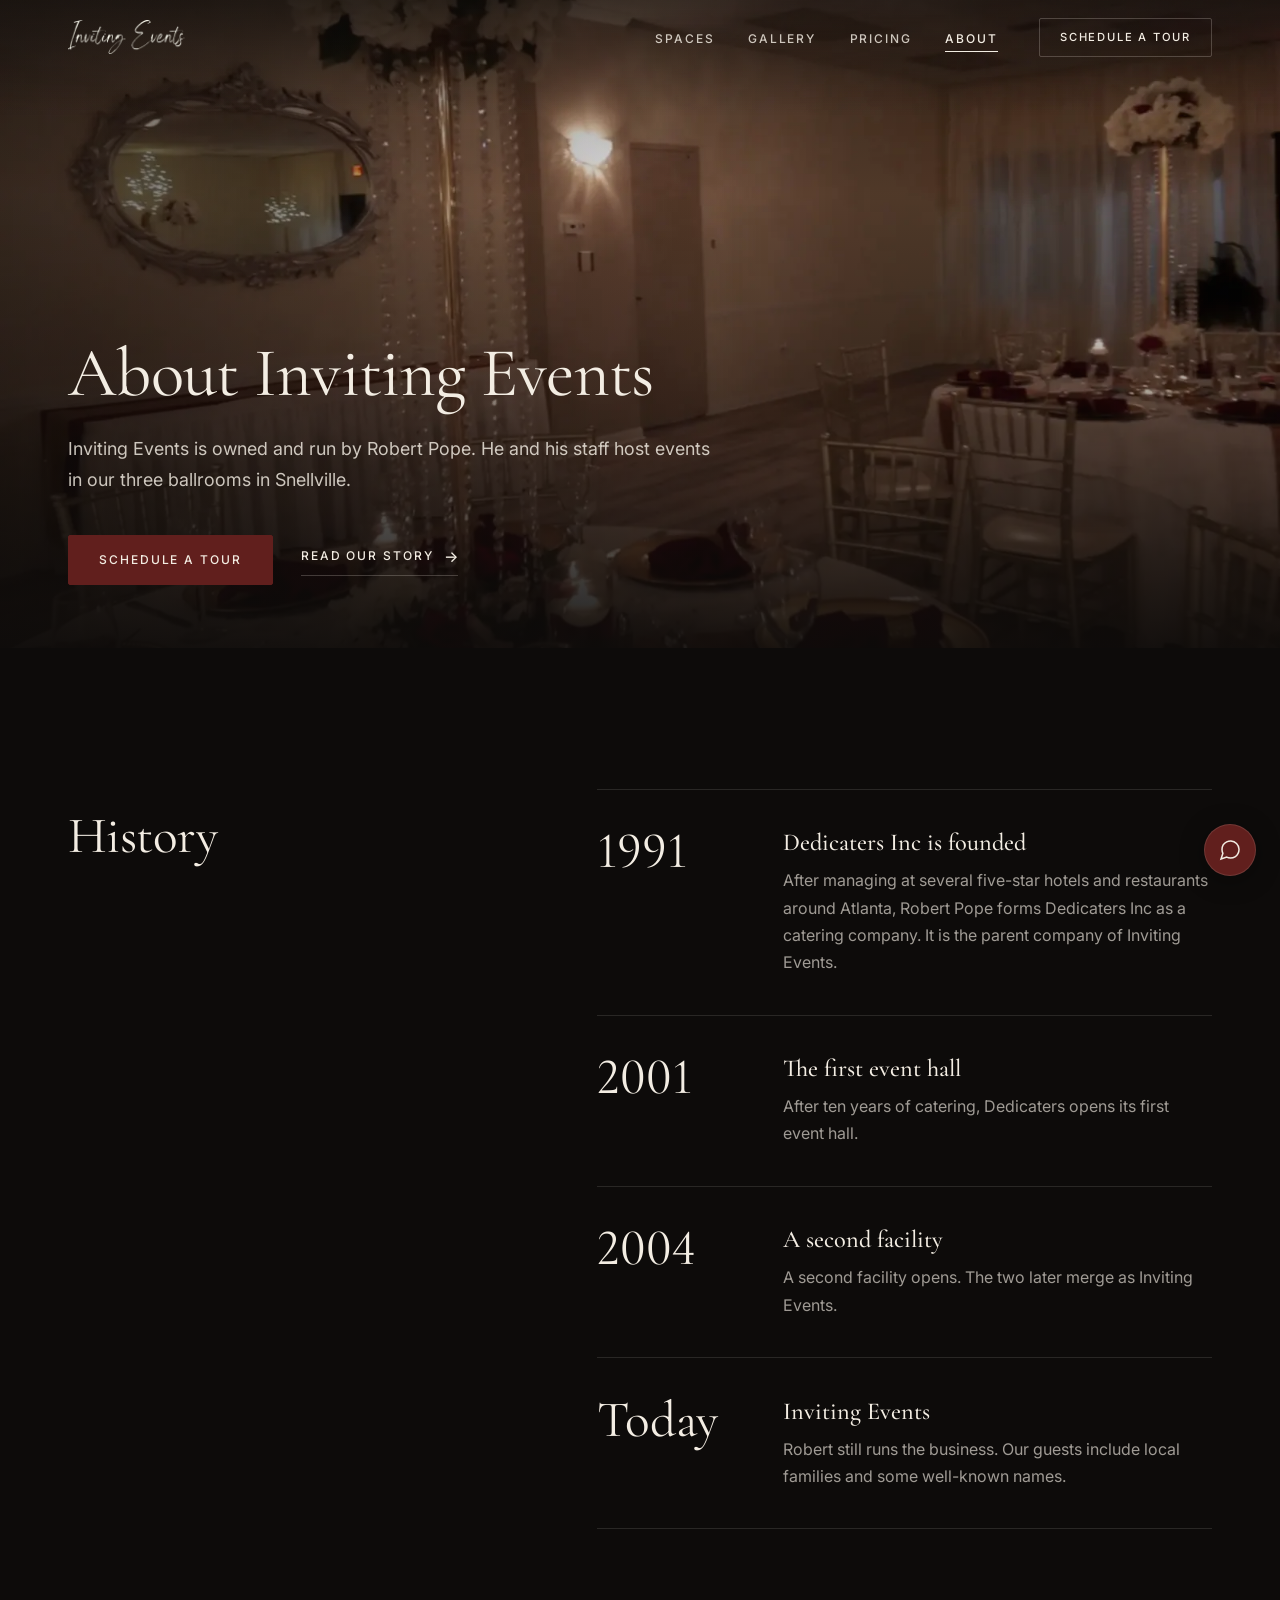
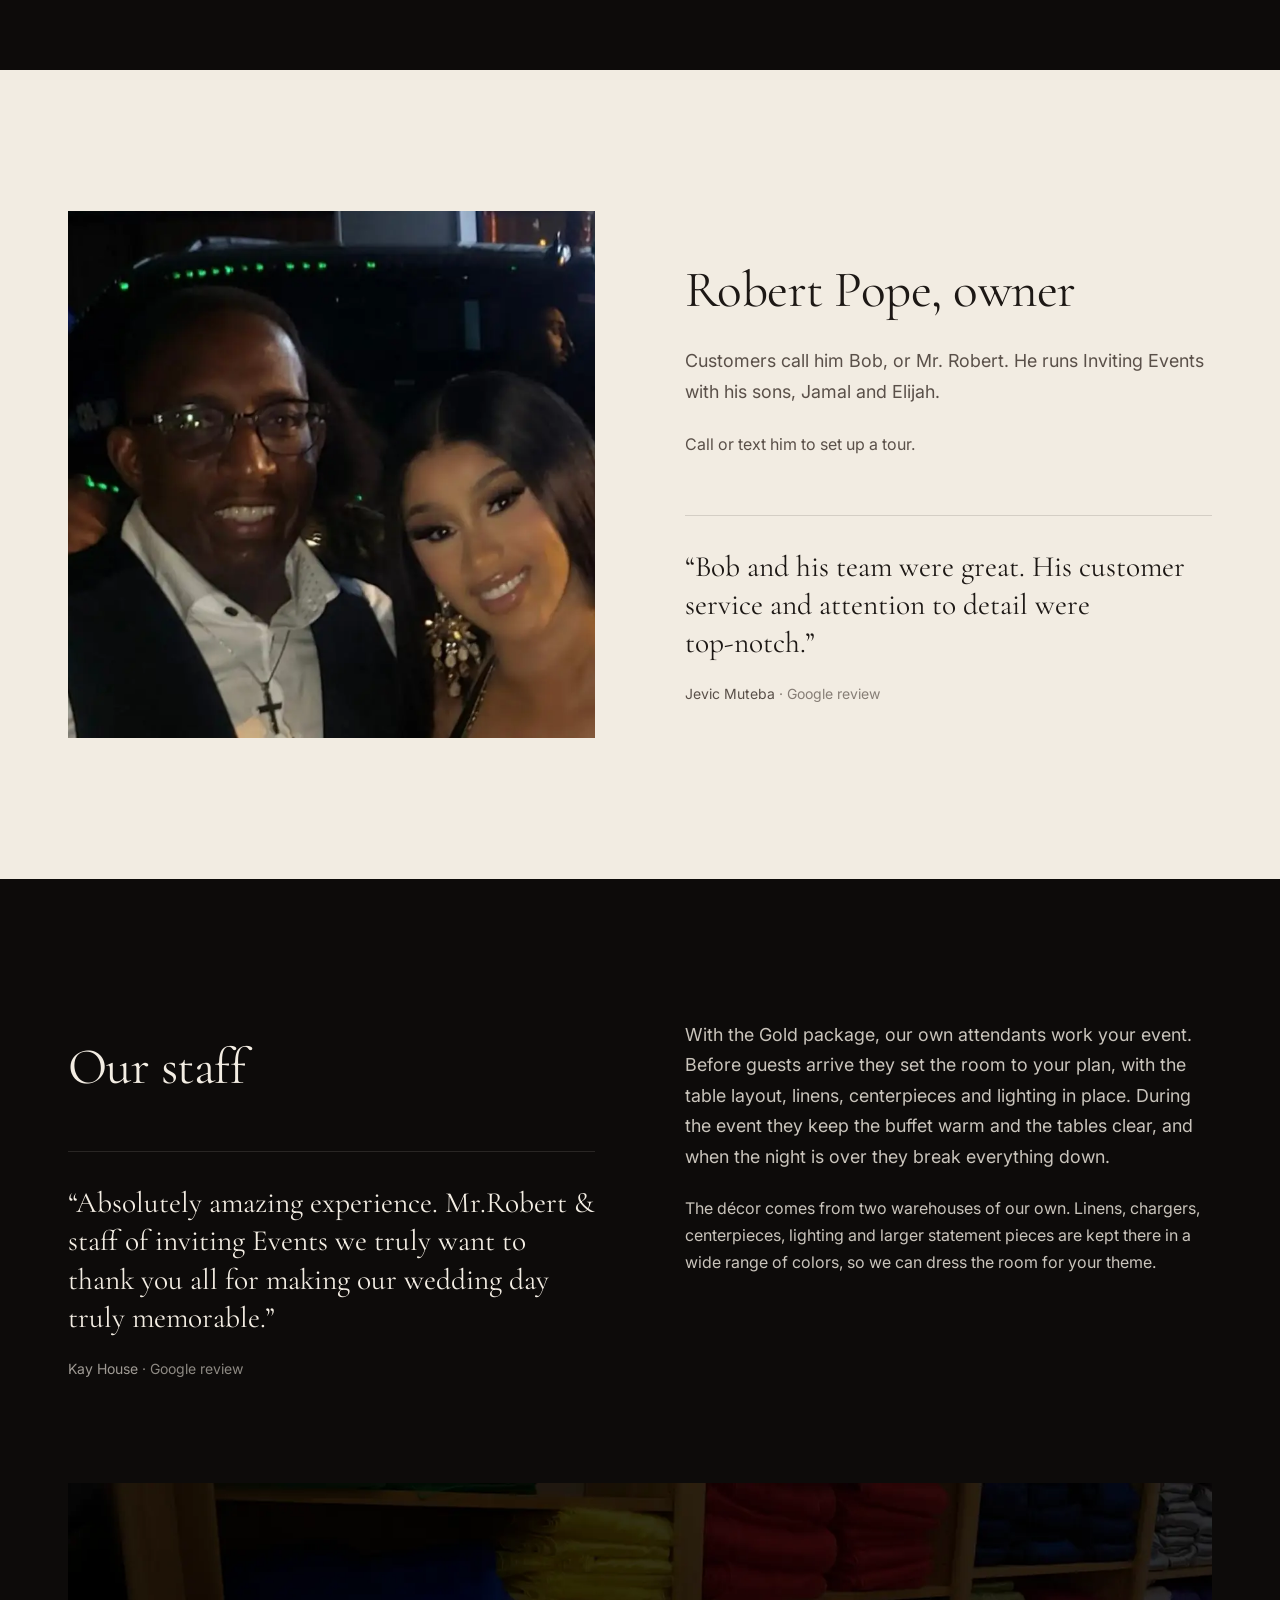
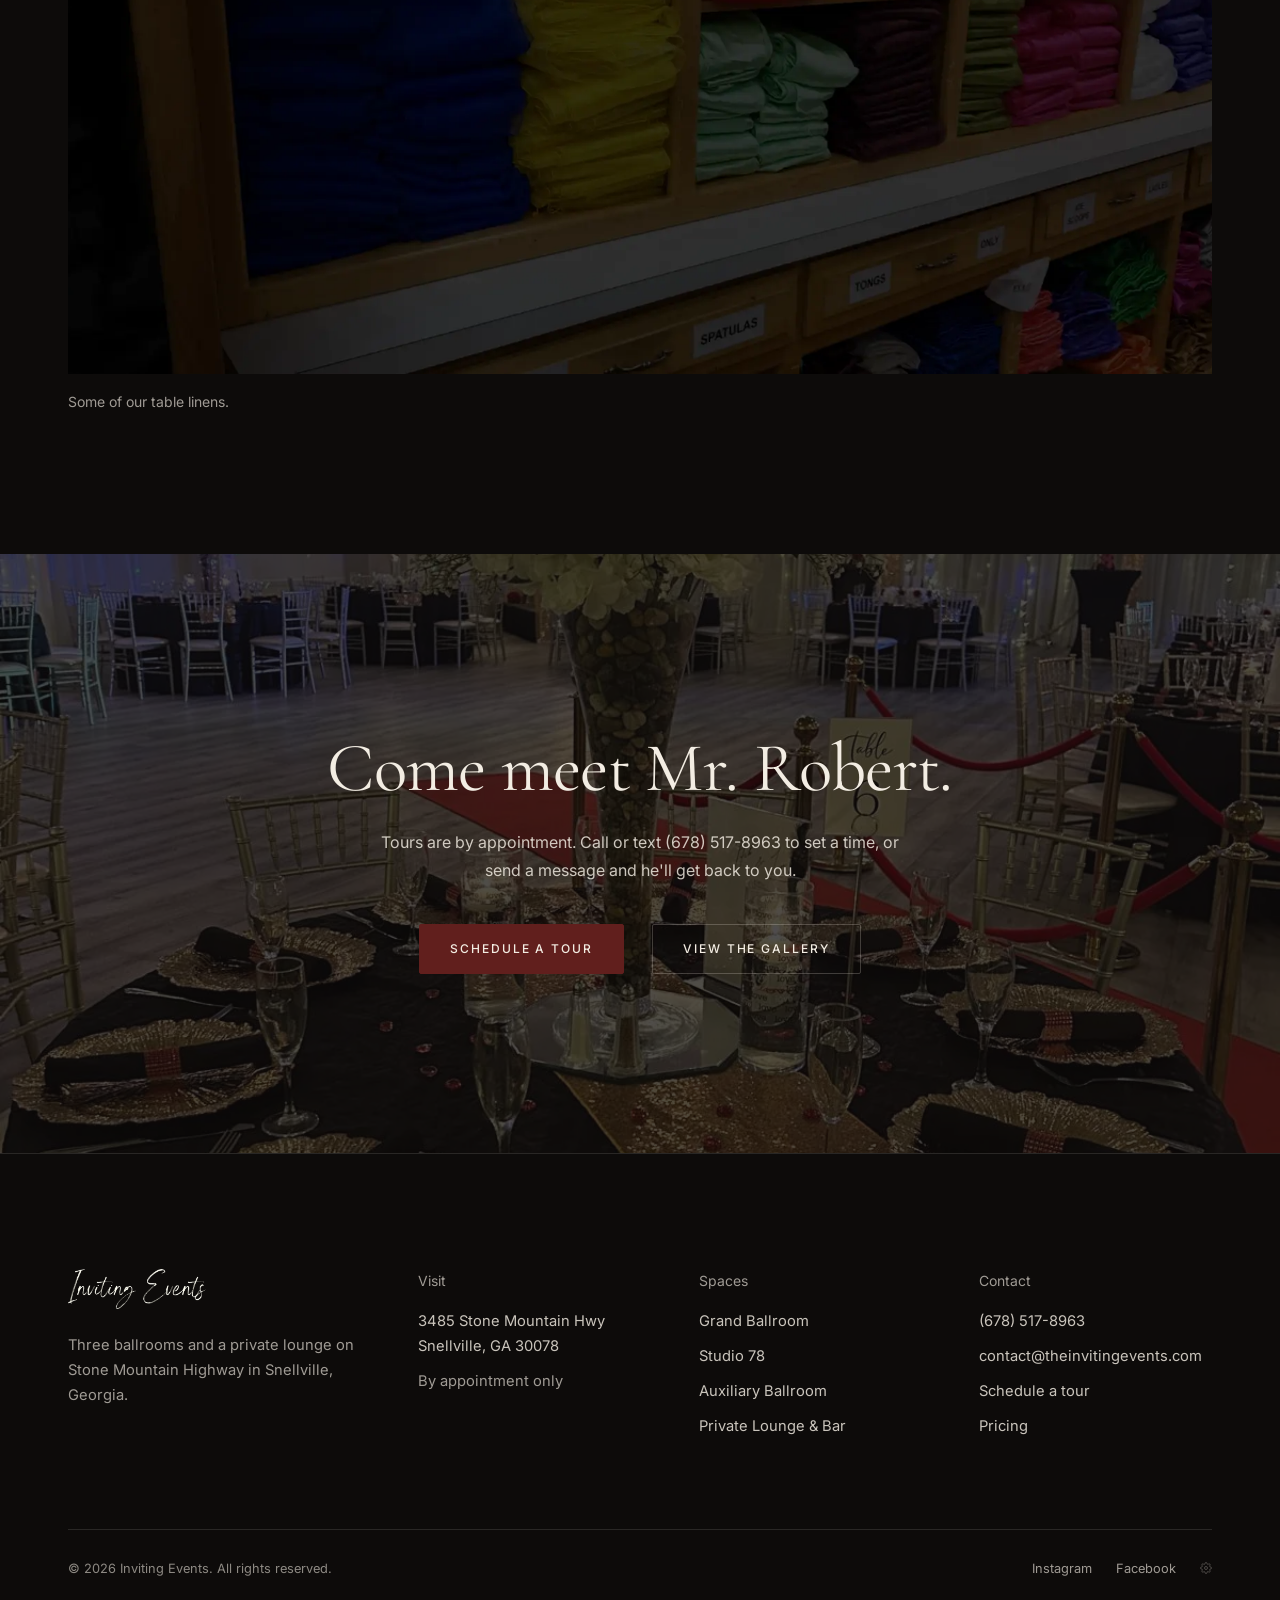
==== commit 6b0383cd: "Public site: owner facts, AI-tell cleanup, persona QA fixes - Owner-confirmed facts: Bronze and Silv" ====
--- a/about/index.html
+++ b/about/index.html
@@ -4,13 +4,15 @@
 <meta charset="UTF-8">
 <meta name="viewport" content="width=device-width, initial-scale=1">
 <title>About | Inviting Events, Snellville, GA</title>
-<meta name="description" content="Inviting Events grew from Dedicaters Inc, a catering company Robert Pope founded in 1991. Hosting events since 2001, with setup, service, clean-up and décor in house.">
+<meta name="description" content="Inviting Events grew from Dedicaters Inc, a catering company Robert Pope founded in 1991. Event halls in Snellville, GA since 2001, with our own staff and décor.">
 <link rel="canonical" href="https://theinvitingevents.com/about/">
 <meta property="og:type" content="website">
 <meta property="og:title" content="About | Inviting Events">
-<meta property="og:description" content="From a catering company founded in 1991 to one of the premier event destinations in the Atlanta metro area.">
+<meta property="og:description" content="Robert Pope founded Dedicaters Inc as a catering company in 1991 and opened his first event hall in 2001.">
 <meta property="og:image" content="https://theinvitingevents.com/assets/media/brand/og.jpg">
 <meta property="og:url" content="https://theinvitingevents.com/about/">
+<meta property="og:site_name" content="Inviting Events">
+<meta name="twitter:card" content="summary_large_image">
 <meta name="theme-color" content="#0d0b0a">
 <link rel="icon" type="image/png" sizes="32x32" href="/assets/media/brand/favicon-32.png">
 <link rel="apple-touch-icon" href="/assets/media/brand/apple-touch-icon.png">
@@ -27,20 +29,17 @@
 .timeline { list-style: none; border-top: 1px solid var(--line); }
 .timeline li { display: grid; grid-template-columns: clamp(7rem, 12vw, 10rem) minmax(0, 1fr); gap: 10px 32px; padding: clamp(28px, 3vw, 40px) 0; border-bottom: 1px solid var(--line); }
 .timeline .yr { grid-row: span 2; font-family: var(--serif); font-weight: 400; font-size: clamp(2.4rem, 4vw, 3.4rem); line-height: 0.9; color: var(--ivory); font-variant-numeric: lining-nums; }
-.timeline .yr em { color: var(--gold); }
-.timeline h3 { font-size: 0.8rem; font-weight: 500; letter-spacing: 0.16em; text-transform: uppercase; color: var(--ivory); line-height: 1.6; }
+.timeline h3 { font-family: var(--serif); font-size: clamp(1.35rem, 1.9vw, 1.6rem); font-weight: 500; line-height: 1.2; color: var(--ivory); }
 .timeline p { color: var(--ivory-60); max-width: 34em; }
 
 /* Owner */
 .owner__photo { aspect-ratio: 1 / 1; }
 .owner__photo img { object-position: 50% 20%; transform: scale(1.22); transform-origin: 50% 0; }
-.owner__cap { display: flex; justify-content: space-between; gap: 16px; margin-top: 18px; padding-bottom: 14px; border-bottom: 1px solid var(--paper-line); font-size: 0.72rem; font-weight: 500; letter-spacing: 0.16em; text-transform: uppercase; color: var(--char-2); }
-.owner__cap strong { font-weight: 500; color: var(--char); }
 
 /* Pull quotes */
 .pull { margin-top: clamp(40px, 5vw, 56px); padding-top: 32px; border-top: 1px solid var(--line); }
 .pull blockquote { font-family: var(--serif); font-size: clamp(1.45rem, 2.3vw, 1.95rem); line-height: 1.3; color: var(--ivory); text-wrap: pretty; }
-.pull figcaption { margin-top: 20px; font-size: 0.72rem; font-weight: 500; letter-spacing: 0.16em; text-transform: uppercase; color: var(--ivory-60); }
+.pull figcaption { margin-top: 20px; font-size: 0.875rem; color: var(--ivory-60); }
 .pull figcaption span { color: var(--ivory-40); }
 .paper .pull { border-color: var(--paper-line); }
 .paper .pull blockquote { color: var(--char); }
@@ -50,7 +49,9 @@
 /* Team */
 .linens { margin-top: clamp(64px, 8vw, 112px); }
 .linens .frame { aspect-ratio: 21 / 9; }
-.linens figcaption { display: flex; justify-content: space-between; gap: 24px; margin-top: 18px; font-size: 0.72rem; font-weight: 500; letter-spacing: 0.16em; text-transform: uppercase; color: var(--ivory-60); }
+.linens figcaption { margin-top: 16px; font-size: 0.875rem; color: var(--ivory-60); }
+.staff p + p { margin-top: 1.4rem; }
+.staff p:not(.lede) { max-width: 36em; }
 
 @media (max-width: 900px) {
   .split--story { grid-template-columns: 1fr; }
@@ -59,11 +60,11 @@
 @media (max-width: 560px) {
   .timeline li { grid-template-columns: 1fr; gap: 12px; }
   .timeline .yr { grid-row: auto; margin-bottom: 6px; }
-  .linens figcaption { flex-direction: column; gap: 6px; }
 }
 </style>
 </head>
 <body>
+<a class="skip" href="#main">Skip to content</a>
 
 <header class="nav">
   <div class="wrap nav__inner">
@@ -81,7 +82,7 @@
 <div class="menu" id="menu">
   <ul>
     <li><a href="/">Home</a></li>
-    <li><a href="/#spaces">Spaces <small>4 rooms</small></a></li>
+    <li><a href="/#spaces">Spaces</a></li>
     <li><a href="/gallery/">Gallery</a></li>
     <li><a href="/pricing/">Pricing</a></li>
     <li><a href="/about/" aria-current="page">About</a></li>
@@ -93,16 +94,15 @@
   </div>
 </div>
 
-<main>
+<main id="main">
 
 <!-- HERO -->
 <section class="page-hero">
   <div class="hero__media"><img src="/assets/media/photos/grand-table.webp" alt="Burgundy napkins, gold chargers and crystal centerpieces by candlelight" width="1600" height="888" fetchpriority="high"></div>
   <div class="hero__content">
     <div class="wrap">
-      <span class="eyebrow">About &middot; Since 1991</span>
-      <h1 class="h1">Hospitality first, <em>since 1991.</em></h1>
-      <p class="lede" style="margin-top:24px">Inviting Events grew out of a catering company founded by a manager from Atlanta's five-star hotels and restaurants. We have been hosting celebrations in our own halls since 2001.</p>
+      <h1 class="h1">About Inviting Events</h1>
+      <p class="lede" style="margin-top:24px">Inviting Events is owned and run by Robert Pope. He and his staff host events in our three ballrooms in Snellville.</p>
       <div class="hero__actions">
         <a href="/contact/" class="btn btn--wine">Schedule a tour</a>
         <a href="#story" class="link">Read our story</a>
@@ -115,30 +115,28 @@
 <section class="section" id="story">
   <div class="wrap split split--story">
     <div class="sticky reveal">
-      <span class="eyebrow">Our story</span>
-      <h2 class="h2" style="margin-top:20px">Thirty-five years of <em>Atlanta hospitality.</em></h2>
-      <p class="lede" style="margin-top:24px">What began as a catering company became two event halls, then one name. Through all of it, the work has been the same: hosting people well.</p>
+      <h2 class="h2" style="margin-top:20px">History</h2>
     </div>
     <ol class="timeline reveal">
       <li>
         <span class="yr">1991</span>
         <h3>Dedicaters Inc is founded</h3>
-        <p>Robert Pope forms Dedicaters Inc, the parent company of Inviting Events. Before founding it, he managed at several five-star hotels and restaurants throughout the Atlanta area.</p>
+        <p>After managing at several five-star hotels and restaurants around Atlanta, Robert Pope forms Dedicaters Inc as a catering company. It is the parent company of Inviting Events.</p>
       </li>
       <li>
         <span class="yr">2001</span>
         <h3>The first event hall</h3>
-        <p>Dedicaters began as a catering company. In 2001 it opened its first event hall.</p>
+        <p>After ten years of catering, Dedicaters opens its first event hall.</p>
       </li>
       <li>
         <span class="yr">2004</span>
         <h3>A second facility</h3>
-        <p>A second facility opens. The two later merge and become Inviting Events.</p>
-      </li>
-      <li>
-        <span class="yr"><em>Today</em></span>
+        <p>A second facility opens. The two later merge as Inviting Events.</p>
+      </li>
+      <li>
+        <span class="yr">Today</span>
         <h3>Inviting Events</h3>
-        <p>Twenty-five years of hosting, for local residents and high-profile celebrities alike, and one of the premier event destinations in the Atlanta metro area.</p>
+        <p>Robert still runs the business. Our guests include local families and some well-known names.</p>
       </li>
     </ol>
   </div>
@@ -149,14 +147,12 @@
   <div class="wrap split">
     <figure class="reveal">
       <div class="frame owner__photo"><img src="/assets/media/photos/img-20251203-wa0027.webp" alt="Robert Pope with a guest at an event" width="986" height="1600" loading="lazy"></div>
-      <figcaption class="owner__cap"><strong>Robert Pope</strong><span>Owner</span></figcaption>
     </figure>
     <div class="reveal">
-      <span class="eyebrow">The owner</span>
-      <h2 class="h2" style="margin-top:20px">Robert Pope. <em>Bob, or Mr. Robert.</em></h2>
+      <h2 class="h2" style="margin-top:20px">Robert Pope, owner</h2>
       <div class="stack" style="margin-top:28px">
-        <p class="lede">Customers call him Bob, or Mr. Robert. He founded Dedicaters Inc in 1991 after managing at several five-star hotels and restaurants throughout the Atlanta area.</p>
-        <p>Today he walks clients through the rooms himself and builds each event around their vision.</p>
+        <p class="lede">Customers call him Bob, or Mr. Robert. He runs Inviting Events with his sons, Jamal and Elijah.</p>
+        <p>Call or text him to set up a tour.</p>
       </div>
       <figure class="pull">
         <blockquote>&ldquo;Bob and his team were great. His customer service and attention to detail were top-notch.&rdquo;</blockquote>
@@ -171,24 +167,20 @@
   <div class="wrap">
     <div class="split" style="align-items:start">
       <div class="sticky reveal">
-        <span class="eyebrow">The team</span>
-        <h2 class="h2" style="margin-top:20px">Set, served <em>and cleared.</em></h2>
-        <p class="lede" style="margin-top:24px">One team takes your event from the first linen to the last chair, so you get to be a guest at your own celebration.</p>
+        <h2 class="h2" style="margin-top:20px">Our staff</h2>
         <figure class="pull">
-          <blockquote>&ldquo;Mr. Robert and Ali will make sure your event is one that you, your family and your friends will surely remember forever.&rdquo;</blockquote>
-          <figcaption>M G <span>&middot; Google review</span></figcaption>
+          <blockquote>&ldquo;Absolutely amazing experience. Mr.Robert &amp; staff of inviting Events we truly want to thank you all for making our wedding day truly memorable.&rdquo;</blockquote>
+          <figcaption>Kay House <span>&middot; Google review</span></figcaption>
         </figure>
       </div>
-      <div class="rows reveal">
-        <div><span class="num">01</span><h3>Setup</h3><p>Our attendants set the room to your plan, from the table layout to the linens, centerpieces and lighting.</p></div>
-        <div><span class="num">02</span><h3>Service</h3><p>Through the event they keep the buffet warm and the tables clear.</p></div>
-        <div><span class="num">03</span><h3>Clean-up</h3><p>When the night is over, our team breaks it all down.</p></div>
-        <div><span class="num">04</span><h3>In-house décor</h3><p>Linens, chargers, centerpieces, lighting and statement pieces in every color, kept in two warehouses of our own and ready for your theme.</p></div>
+      <div class="staff reveal">
+        <p class="lede">With the Gold package, our own attendants work your event. Before guests arrive they set the room to your plan, with the table layout, linens, centerpieces and lighting in place. During the event they keep the buffet warm and the tables clear, and when the night is over they break everything down.</p>
+        <p>The décor comes from two warehouses of our own. Linens, chargers, centerpieces, lighting and larger statement pieces are kept there in a wide range of colors, so we can dress the room for your theme.</p>
       </div>
     </div>
     <figure class="linens reveal">
       <div class="frame"><img src="/assets/media/photos/linens.webp" alt="Shelves of folded table linens in a range of colors" width="1800" height="706" loading="lazy"></div>
-      <figcaption><span>Linens in every color</span><span>Two warehouses of décor</span></figcaption>
+      <figcaption>Some of our table linens.</figcaption>
     </figure>
   </div>
 </section>
@@ -197,9 +189,8 @@
 <section class="cta">
   <div class="cta__media"><img src="/assets/media/photos/img-20251203-wa0008.webp" alt="" loading="lazy"></div>
   <div class="wrap reveal">
-    <span class="eyebrow eyebrow--plain">Tours by appointment</span>
-    <h2 class="h1">Come meet <em>Mr. Robert.</em></h2>
-    <p>Walk the rooms, see the décor in person and talk through your date. Call or text to set a time, or send a message and we'll reach out.</p>
+    <h2 class="h1">Come meet Mr. Robert.</h2>
+    <p>Tours are by appointment. Call or text (678) 517-8963 to set a time, or send a message and he'll get back to you.</p>
     <div class="hero__actions">
       <a href="/contact/" class="btn btn--wine">Schedule a tour</a>
       <a href="/gallery/" class="btn btn--line">View the gallery</a>
@@ -214,15 +205,15 @@
     <div class="footer__top">
       <div class="footer__brand">
         <img src="/assets/media/brand/logo.png" alt="Inviting Events" width="900" height="260" loading="lazy">
-        <p>A full-service event hall in Snellville, Georgia. Three ballrooms, a private lounge and every detail in house.</p>
+        <p>Three ballrooms and a private lounge on Stone Mountain Highway in Snellville, Georgia.</p>
       </div>
       <div>
-        <h4>Visit</h4>
+        <p class="footer__title">Visit</p>
         <address>3485 Stone Mountain Hwy<br>Snellville, GA 30078</address>
         <p class="muted" style="margin-top:10px">By appointment only</p>
       </div>
       <div>
-        <h4>Spaces</h4>
+        <p class="footer__title">Spaces</p>
         <ul>
           <li><a href="/grand-ballroom/">Grand Ballroom</a></li>
           <li><a href="/studio-78/">Studio 78</a></li>
@@ -231,7 +222,7 @@
         </ul>
       </div>
       <div>
-        <h4>Contact</h4>
+        <p class="footer__title">Contact</p>
         <ul>
           <li><a href="tel:+16785178963">(678) 517-8963</a></li>
           <li><a href="mailto:contact@theinvitingevents.com">contact@theinvitingevents.com</a></li>
@@ -245,7 +236,7 @@
       <nav aria-label="Social">
         <a href="https://www.instagram.com/invitingevents/" target="_blank" rel="noopener">Instagram</a>
         <a href="https://www.facebook.com/invitingevents2/" target="_blank" rel="noopener">Facebook</a>
-        <a href="/admin/" aria-label="Admin"><svg width="12" height="12" viewBox="0 0 24 24" fill="none" stroke="currentColor" stroke-width="1.5" aria-hidden="true"><circle cx="12" cy="12" r="3"/><path d="M19.4 15a1.65 1.65 0 0 0 .33 1.82l.06.06a2 2 0 1 1-2.83 2.83l-.06-.06a1.65 1.65 0 0 0-1.82-.33 1.65 1.65 0 0 0-1 1.51V21a2 2 0 1 1-4 0v-.09A1.65 1.65 0 0 0 9 19.4a1.65 1.65 0 0 0-1.82.33l-.06.06a2 2 0 1 1-2.83-2.83l.06-.06A1.65 1.65 0 0 0 4.68 15a1.65 1.65 0 0 0-1.51-1H3a2 2 0 1 1 0-4h.09A1.65 1.65 0 0 0 4.6 9a1.65 1.65 0 0 0-.33-1.82l-.06-.06a2 2 0 1 1 2.83-2.83l.06.06A1.65 1.65 0 0 0 9 4.68a1.65 1.65 0 0 0 1-1.51V3a2 2 0 1 1 4 0v.09a1.65 1.65 0 0 0 1 1.51 1.65 1.65 0 0 0 1.82-.33l.06-.06a2 2 0 1 1 2.83 2.83l-.06.06A1.65 1.65 0 0 0 19.4 9a1.65 1.65 0 0 0 1.51 1H21a2 2 0 1 1 0 4h-.09a1.65 1.65 0 0 0-1.51 1z"/></svg>Admin</a>
+        <a href="/admin/" class="footer__admin" aria-label="Admin sign in" title="Admin"><svg width="12" height="12" viewBox="0 0 24 24" fill="none" stroke="currentColor" stroke-width="1.5" aria-hidden="true"><circle cx="12" cy="12" r="3"/><path d="M19.4 15a1.65 1.65 0 0 0 .33 1.82l.06.06a2 2 0 1 1-2.83 2.83l-.06-.06a1.65 1.65 0 0 0-1.82-.33 1.65 1.65 0 0 0-1 1.51V21a2 2 0 1 1-4 0v-.09A1.65 1.65 0 0 0 9 19.4a1.65 1.65 0 0 0-1.82.33l-.06.06a2 2 0 1 1-2.83-2.83l.06-.06A1.65 1.65 0 0 0 4.68 15a1.65 1.65 0 0 0-1.51-1H3a2 2 0 1 1 0-4h.09A1.65 1.65 0 0 0 4.6 9a1.65 1.65 0 0 0-.33-1.82l-.06-.06a2 2 0 1 1 2.83-2.83l.06.06A1.65 1.65 0 0 0 9 4.68a1.65 1.65 0 0 0 1-1.51V3a2 2 0 1 1 4 0v.09a1.65 1.65 0 0 0 1 1.51 1.65 1.65 0 0 0 1.82-.33l.06-.06a2 2 0 1 1 2.83 2.83l-.06.06A1.65 1.65 0 0 0 19.4 9a1.65 1.65 0 0 0 1.51 1H21a2 2 0 1 1 0 4h-.09a1.65 1.65 0 0 0-1.51 1z"/></svg></a>
       </nav>
     </div>
   </div>
--- a/assets/css/global.css
+++ b/assets/css/global.css
@@ -11,7 +11,7 @@
   --ivory: #f3ede3;
   --ivory-80: rgba(243,237,227,0.82);
   --ivory-60: rgba(243,237,227,0.64);
-  --ivory-40: rgba(243,237,227,0.44);
+  --ivory-40: rgba(243,237,227,0.56);
   --line: rgba(243,237,227,0.12);
   --line-2: rgba(243,237,227,0.22);
 
@@ -48,7 +48,10 @@
 img, video { max-width: 100%; display: block; }
 button { font: inherit; color: inherit; background: none; border: 0; cursor: pointer; }
 ::selection { background: var(--wine); color: var(--ivory); }
-:focus-visible { outline: 1px solid var(--gold); outline-offset: 4px; }
+:focus-visible { outline: 2px solid var(--gold); outline-offset: 4px; }
+.paper :focus-visible { outline-color: var(--wine); }
+.skip { position: absolute; left: 16px; top: -100px; z-index: 300; padding: 12px 18px; background: var(--ivory); color: var(--ink); font-size: 0.9rem; border-radius: 2px; }
+.skip:focus { top: 12px; }
 
 /* ═══ TYPE ═══ */
 .display, .h1, .h2, .h3 {
@@ -60,15 +63,13 @@
 .h2 { font-size: clamp(2.15rem, 4vw, 3.4rem); line-height: 1.08; }
 .h3 { font-size: clamp(1.55rem, 2.2vw, 1.9rem); line-height: 1.15; font-weight: 500; }
 .display em, .h1 em, .h2 em, .h3 em { font-style: italic; }
-.display, .h1, .h2, .h3, .stats dt, .tier__from strong, .hero__aside strong, .reviews__summary strong, .rates dd, .rows .num { font-variant-numeric: lining-nums; }
+.display, .h1, .h2, .h3, .stats dt, .tier__from strong, .hero__aside strong, .reviews__summary strong, .rates dd, .statement, .room-tab__name, .faq summary { font-variant-numeric: lining-nums; }
 
 .eyebrow {
-  display: inline-flex; align-items: center; gap: 14px;
+  display: inline-block;
   font-family: var(--sans); font-size: 0.72rem; font-weight: 500;
   letter-spacing: 0.22em; text-transform: uppercase; color: var(--ivory-60);
 }
-.eyebrow::before { content: ''; width: 28px; height: 1px; background: currentColor; opacity: 0.6; }
-.eyebrow--plain::before { display: none; }
 
 .lede { font-size: clamp(1.05rem, 1.4vw, 1.2rem); line-height: 1.7; color: var(--ivory-80); max-width: 36em; }
 .muted { color: var(--ivory-60); }
@@ -84,7 +85,7 @@
 .section--ink2 { background: var(--ink-2); }
 .rule { height: 1px; background: var(--line); border: 0; }
 .section-head { display: flex; justify-content: space-between; align-items: flex-end; gap: 32px; margin-bottom: clamp(48px, 6vw, 80px); }
-.section-head .h2 { margin-top: 20px; max-width: 14em; }
+.section-head .h2 { max-width: 14em; }
 .split { display: grid; grid-template-columns: 1fr 1fr; gap: clamp(40px, 7vw, 112px); align-items: center; }
 
 /* Paper (light) sections */
@@ -105,11 +106,11 @@
   white-space: nowrap;
 }
 .btn--wine { background: var(--wine); border-color: var(--wine); color: var(--ivory); }
-.btn--wine:hover { background: var(--wine-2); border-color: var(--wine-2); }
+@media (hover: hover) { .btn--wine:hover { background: var(--wine-2); border-color: var(--wine-2); } }
 .btn--line { border-color: var(--line-2); color: var(--ivory); }
-.btn--line:hover { background: var(--ivory); border-color: var(--ivory); color: var(--ink); }
+@media (hover: hover) { .btn--line:hover { background: var(--ivory); border-color: var(--ivory); color: var(--ink); } }
 .paper .btn--line { border-color: rgba(29,24,21,0.3); color: var(--char); }
-.paper .btn--line:hover { background: var(--char); border-color: var(--char); color: var(--paper); }
+@media (hover: hover) { .paper .btn--line:hover { background: var(--char); border-color: var(--char); color: var(--paper); } }
 .btn--sm { padding: 13px 20px; font-size: 0.7rem; }
 
 .link {
@@ -169,7 +170,7 @@
 .menu ul { list-style: none; }
 .menu li { border-bottom: 1px solid var(--line); }
 .menu li a { display: flex; justify-content: space-between; align-items: baseline; padding: 16px 0; font-family: var(--serif); font-size: 2rem; line-height: 1.2; color: var(--ivory); }
-.menu li a small { font-family: var(--sans); font-size: 0.7rem; letter-spacing: 0.16em; color: var(--ivory-40); }
+.menu li a small { font-family: var(--sans); font-size: 0.85rem; color: var(--ivory-40); }
 .menu li { opacity: 0; transform: translateY(10px); transition: opacity 0.5s var(--ease), transform 0.5s var(--ease); }
 .menu-open .menu li { opacity: 1; transform: none; }
 .menu-open .menu li:nth-child(2) { transition-delay: 0.04s; }
@@ -193,30 +194,37 @@
 }
 .hero__content { position: relative; z-index: 1; width: 100%; padding-bottom: clamp(48px, 8vh, 96px); padding-top: calc(var(--nav-h) + 48px); }
 .hero__grid { display: grid; grid-template-columns: minmax(0, 1fr) auto; gap: 48px; align-items: end; }
-.hero .display { margin: 24px 0 28px; max-width: 11em; }
+.hero .display { margin: 0 0 28px; max-width: 12em; }
 .hero .lede { max-width: 30em; }
 .hero__actions { display: flex; flex-wrap: wrap; align-items: center; gap: 28px; margin-top: 40px; }
 .hero__aside { text-align: right; font-size: 0.85rem; color: var(--ivory-60); line-height: 1.6; }
 .hero__aside strong { display: block; font-family: var(--serif); font-weight: 400; font-size: 2.6rem; line-height: 1; color: var(--ivory); }
 .stars { color: var(--gold); letter-spacing: 0.2em; font-size: 0.8rem; }
 
+.video-toggle {
+  position: absolute; z-index: 2; right: var(--gutter); top: calc(var(--nav-h) + 16px);
+  width: 36px; height: 36px; border-radius: 50%; border: 1px solid rgba(243,237,227,0.35);
+  background: rgba(13,11,10,0.35) url("data:image/svg+xml,%3Csvg xmlns='http://www.w3.org/2000/svg' viewBox='0 0 24 24'%3E%3Cpath d='M8 6h3v12H8zM13 6h3v12h-3z' fill='%23f3ede3'/%3E%3C/svg%3E") center / 14px no-repeat;
+  opacity: 0.7; transition: opacity 0.3s;
+}
+.video-toggle:hover, .video-toggle:focus-visible { opacity: 1; }
+.video-toggle.is-paused { background-image: url("data:image/svg+xml,%3Csvg xmlns='http://www.w3.org/2000/svg' viewBox='0 0 24 24'%3E%3Cpath d='M9 6.5l9 5.5-9 5.5z' fill='%23f3ede3'/%3E%3C/svg%3E"); }
+
 /* Inner-page hero (shorter, with photo) */
 .page-hero { position: relative; min-height: 72vh; min-height: 72svh; display: flex; align-items: flex-end; overflow: hidden; }
 .page-hero .hero__content { padding-bottom: clamp(40px, 7vh, 80px); }
-.page-hero .h1 { margin-top: 22px; max-width: 12em; }
+.page-hero .h1 { max-width: 12em; }
 .page-hero--plain { min-height: 0; padding-top: calc(var(--nav-h) + clamp(64px, 10vw, 128px)); }
 .page-hero--plain .hero__content { padding-top: 0; }
 
 /* ═══ STATEMENT ═══ */
 .statement { font-family: var(--serif); font-weight: 400; font-size: clamp(1.75rem, 3.2vw, 2.75rem); line-height: 1.25; color: var(--ivory); max-width: 22em; text-wrap: pretty; }
-.statement em { font-style: italic; color: var(--gold); }
 .paper .statement { color: var(--char); }
-.paper .statement em { color: var(--wine); }
-
-.stats { display: grid; grid-template-columns: repeat(4, 1fr); border-top: 1px solid var(--line); margin-top: clamp(56px, 7vw, 96px); }
-.stats > div { padding: 28px 24px 0 0; }
-.stats > div + div { padding-left: 24px; border-left: 1px solid var(--line); }
-.stats dt { font-family: var(--serif); font-size: clamp(2.2rem, 3.6vw, 3.2rem); line-height: 1; color: var(--ivory); }
+
+.stats { display: grid; grid-template-columns: repeat(4, 1fr); margin-top: clamp(56px, 7vw, 96px); }
+.stats > div { padding: 0 24px 0 0; }
+.stats > div + div { padding-left: 24px; }
+.stats dt { font-family: var(--serif); font-size: clamp(1.7rem, 2.4vw, 2.2rem); line-height: 1.1; color: var(--ivory); }
 .stats dd { margin-top: 10px; font-size: 0.85rem; color: var(--ivory-60); }
 .paper .stats { border-color: var(--paper-line); }
 .paper .stats > div + div { border-color: var(--paper-line); }
@@ -234,28 +242,30 @@
 a:hover > .frame img, .frame:hover img { transform: scale(1.03); }
 
 /* ═══ SPACES ═══ */
-.spaces { display: grid; grid-template-columns: repeat(2, 1fr); gap: clamp(48px, 6vw, 88px) clamp(24px, 3vw, 40px); }
+.spaces { display: grid; grid-template-columns: repeat(3, 1fr); gap: clamp(48px, 6vw, 80px) clamp(20px, 2.4vw, 32px); }
+.space:first-child { grid-column: 1 / -1; }
+.space:first-child .frame { aspect-ratio: 21 / 9; }
+.space:first-child .h3 { font-size: clamp(1.9rem, 3vw, 2.5rem); }
+.space:not(:first-child) .space__meta { flex-direction: column; align-items: flex-start; gap: 4px; }
 .space { display: block; }
-.space:nth-child(even) { margin-top: clamp(0px, 9vw, 140px); }
 .space .frame { aspect-ratio: 4 / 3; }
-.space__meta { display: flex; justify-content: space-between; align-items: baseline; gap: 20px; margin-top: 24px; padding-bottom: 14px; border-bottom: 1px solid var(--line); }
-.space__cap { font-size: 0.75rem; font-weight: 500; letter-spacing: 0.16em; text-transform: uppercase; color: var(--ivory-60); white-space: nowrap; }
-.space p { margin-top: 14px; color: var(--ivory-60); max-width: 30em; }
+.space__meta { display: flex; justify-content: space-between; align-items: baseline; gap: 20px; margin-top: 22px; }
+.space__cap { font-size: 0.875rem; font-weight: 400; letter-spacing: 0; text-transform: none; color: var(--ivory-60); white-space: nowrap; }
+.space p { margin-top: 8px; color: var(--ivory-60); max-width: 30em; }
 .space .h3 { transition: color 0.3s; }
 .space:hover .h3 { color: var(--gold); }
 
 /* ═══ ROWS (hairline lists) ═══ */
 .rows { border-top: 1px solid var(--line); }
-.rows > * { display: grid; grid-template-columns: 56px minmax(0, 1fr); gap: 8px 24px; padding: 26px 0; border-bottom: 1px solid var(--line); }
-.rows .num { font-family: var(--serif); font-style: italic; font-size: 1.1rem; color: var(--gold); line-height: 1.6; }
-.rows h3 { font-family: var(--sans); font-size: 0.8rem; font-weight: 500; letter-spacing: 0.16em; text-transform: uppercase; color: var(--ivory); line-height: 1.6; }
-.rows p { grid-column: 2; color: var(--ivory-60); font-size: 0.95rem; }
+.rows > * { display: grid; grid-template-columns: minmax(0, 2fr) minmax(0, 3fr); gap: 6px 32px; padding: 24px 0; border-bottom: 1px solid var(--line); }
+.rows h3 { font-family: var(--serif); font-size: 1.35rem; font-weight: 500; line-height: 1.3; color: var(--ivory); }
+.rows p { color: var(--ivory-60); font-size: 0.95rem; }
 .paper .rows, .paper .rows > * { border-color: var(--paper-line); }
 .paper .rows h3 { color: var(--char); }
 .paper .rows p { color: var(--char-2); }
-.paper .rows .num { color: var(--wine); }
 
 .sticky { position: sticky; top: calc(var(--nav-h) + 32px); }
+.sticky .frame { max-height: calc(100vh - var(--nav-h) - 64px); }
 
 /* ═══ MOSAIC ═══ */
 .mosaic { display: grid; grid-template-columns: repeat(12, 1fr); grid-auto-rows: clamp(200px, 30vw, 440px); gap: clamp(8px, 1.2vw, 16px); }
@@ -274,18 +284,18 @@
 .quote { position: absolute; inset: 0; opacity: 0; visibility: hidden; transition: opacity 0.8s var(--ease), visibility 0s linear 0.8s; }
 .quote.is-active { position: relative; opacity: 1; visibility: visible; transition: opacity 0.8s var(--ease); }
 .quote blockquote { font-family: var(--serif); font-size: clamp(1.5rem, 2.8vw, 2.35rem); line-height: 1.3; color: var(--ivory); text-wrap: balance; }
-.quote figcaption { margin-top: 32px; font-size: 0.75rem; font-weight: 500; letter-spacing: 0.16em; text-transform: uppercase; color: var(--ivory-60); }
+.quote figcaption { margin-top: 32px; font-size: 0.875rem; font-weight: 400; letter-spacing: 0; text-transform: none; color: var(--ivory-60); }
 .quote figcaption span { color: var(--ivory-40); }
 .quote-nav { display: flex; justify-content: center; align-items: center; gap: 24px; margin-top: 48px; }
 .quote-nav button { width: 44px; height: 44px; border: 1px solid var(--line-2); border-radius: 50%; color: var(--ivory); transition: background 0.3s, color 0.3s; }
-.quote-nav button:hover { background: var(--ivory); color: var(--ink); }
+@media (hover: hover) { .quote-nav button:hover { background: var(--ivory); color: var(--ink); } }
 .quote-count { font-size: 0.8rem; color: var(--ivory-60); min-width: 4em; font-variant-numeric: tabular-nums; }
 
 /* ═══ TIERS (pricing) ═══ */
 .tiers { display: grid; grid-template-columns: repeat(3, 1fr); border-top: 1px solid var(--line); }
 .tier { padding: 36px 32px 8px 0; }
 .tier + .tier { padding-left: 32px; border-left: 1px solid var(--line); }
-.tier__name { font-size: 0.75rem; font-weight: 500; letter-spacing: 0.2em; text-transform: uppercase; color: var(--gold); }
+.tier__name { font-size: 0.875rem; font-weight: 400; letter-spacing: 0; text-transform: none; color: var(--gold); }
 .tier .h3 { margin-top: 14px; }
 .tier__from { margin-top: 28px; font-size: 0.85rem; color: var(--ivory-60); }
 .tier__from strong { display: block; font-family: var(--serif); font-weight: 400; font-size: 2.6rem; line-height: 1.05; color: var(--ivory); }
@@ -308,14 +318,14 @@
 .yt:hover::after { transform: translate(-50%, -50%) scale(1.06); }
 .yt.is-playing::after { display: none; }
 .yt iframe { position: absolute; inset: 0; width: 100%; height: 100%; border: 0; }
-.yt__label { position: absolute; left: 20px; bottom: 16px; z-index: 1; font-size: 0.72rem; font-weight: 500; letter-spacing: 0.16em; text-transform: uppercase; color: var(--ivory); text-shadow: 0 1px 12px rgba(0,0,0,0.6); }
+.yt__label { position: absolute; left: 20px; bottom: 16px; z-index: 1; font-size: 0.9rem; font-weight: 500; color: var(--ivory); text-shadow: 0 1px 12px rgba(0,0,0,0.6); }
 .yt.is-playing .yt__label { display: none; }
 
 /* ═══ FORMS ═══ */
 .form { display: grid; grid-template-columns: 1fr 1fr; gap: 28px 24px; }
 .field { display: flex; flex-direction: column; gap: 10px; }
 .field--full { grid-column: 1 / -1; }
-.field label { font-size: 0.72rem; font-weight: 500; letter-spacing: 0.16em; text-transform: uppercase; color: var(--ivory-60); }
+.field label { font-size: 0.875rem; font-weight: 400; letter-spacing: 0; text-transform: none; color: var(--ivory-60); }
 .field input, .field select, .field textarea {
   width: 100%; font: inherit; font-size: 1rem; color: var(--ivory);
   background: transparent; border: 0; border-bottom: 1px solid var(--line-2); border-radius: 0;
@@ -344,7 +354,7 @@
 .cta__media img { width: 100%; height: 100%; object-fit: cover; }
 .cta__media::after { content: ''; position: absolute; inset: 0; background: rgba(13,11,10,0.72); }
 .cta .wrap { position: relative; }
-.cta .h1 { margin: 24px auto 0; max-width: 13em; }
+.cta .h1 { margin: 0 auto; max-width: 13em; }
 .cta p { margin: 24px auto 0; max-width: 34em; color: var(--ivory-80); }
 .cta .hero__actions { justify-content: center; }
 
@@ -353,7 +363,9 @@
 .footer__top { display: grid; grid-template-columns: 1.3fr repeat(3, 1fr); gap: 48px; }
 .footer__brand img { height: 40px; width: auto; }
 .footer__brand p { margin-top: 24px; max-width: 22em; color: var(--ivory-60); }
-.footer h4 { font-size: 0.72rem; font-weight: 500; letter-spacing: 0.18em; text-transform: uppercase; color: var(--ivory-40); margin-bottom: 18px; }
+.footer__title { font-size: 0.875rem; color: var(--ivory-60); margin-bottom: 16px; }
+.footer__admin { opacity: 0.55; padding: 6px; margin: -6px; }
+.footer__admin:hover { opacity: 1; }
 .footer ul { list-style: none; display: grid; gap: 10px; }
 .footer a { color: var(--ivory-80); transition: color 0.3s; }
 .footer a:hover { color: var(--ivory); }
@@ -368,12 +380,12 @@
 .duo { display: grid; grid-template-columns: 5fr 7fr; gap: clamp(16px, 3vw, 40px); align-items: end; }
 .duo--wide { grid-template-columns: 7fr 5fr; }
 .duo a { display: block; }
-.duo__cap { margin-top: 28px; padding-top: 20px; border-top: 1px solid var(--line); color: var(--ivory-60); max-width: 30em; }
+.duo__cap { margin-top: 20px; color: var(--ivory-60); max-width: 30em; }
 .duo__b .link { margin-top: 24px; }
 .split--57 { grid-template-columns: 4fr 7fr; }
 .rates { margin-top: 28px; border-top: 1px solid var(--paper-line); }
 .rates > div { display: flex; justify-content: space-between; align-items: baseline; gap: 16px; padding: 14px 0; border-bottom: 1px solid var(--paper-line); }
-.rates dt { font-size: 0.72rem; font-weight: 500; letter-spacing: 0.16em; text-transform: uppercase; color: var(--char-2); }
+.rates dt { font-size: 0.875rem; font-weight: 400; letter-spacing: 0; text-transform: none; color: var(--char-2); }
 .rates dd { font-family: var(--serif); font-size: 1.85rem; line-height: 1; color: var(--char); white-space: nowrap; }
 .rates--lg { margin-top: 0; }
 .rates--lg > div { padding: 22px 0; }
@@ -384,10 +396,10 @@
 .others { display: grid; grid-template-columns: repeat(3, 1fr); gap: clamp(24px, 3vw, 40px); }
 .other { display: block; }
 .other .frame { aspect-ratio: 3 / 2; }
-.other__meta { margin-top: 20px; padding-bottom: 14px; border-bottom: 1px solid var(--line); }
+.other__meta { margin-top: 18px; }
 .other .h3 { transition: color 0.3s; }
 .other:hover .h3 { color: var(--gold); }
-.other__cap { display: block; margin-top: 8px; font-size: 0.72rem; font-weight: 500; letter-spacing: 0.16em; text-transform: uppercase; color: var(--ivory-60); }
+.other__cap { display: block; margin-top: 6px; font-size: 0.875rem; font-weight: 400; letter-spacing: 0; text-transform: none; color: var(--ivory-60); }
 @media (max-width: 900px) {
   .duo, .duo--wide, .split--57 { grid-template-columns: 1fr; }
   .others { grid-template-columns: 1fr; gap: 0; border-top: 1px solid var(--line); }
@@ -408,8 +420,8 @@
 .lightbox__count { position: absolute; bottom: 24px; left: 50%; transform: translateX(-50%); font-size: 0.8rem; letter-spacing: 0.1em; color: var(--ivory-60); font-variant-numeric: tabular-nums; }
 
 /* ═══ REVEAL ═══ */
-.reveal { opacity: 0; transform: translateY(18px); transition: opacity 1s var(--ease), transform 1s var(--ease); }
-.reveal.is-in { opacity: 1; transform: none; }
+.reveal { opacity: 0; transition: opacity 0.35s var(--ease); }
+.reveal.is-in { opacity: 1; }
 .reveal-d1 { transition-delay: 0.1s; }
 .reveal-d2 { transition-delay: 0.2s; }
 .no-js .reveal { opacity: 1; transform: none; }
@@ -434,11 +446,10 @@
   .hero__aside { text-align: left; display: flex; align-items: baseline; gap: 12px; }
   .hero__aside strong { display: inline; font-size: 1.8rem; }
   .stats { grid-template-columns: 1fr 1fr; }
-  .stats > div:nth-child(3) { padding-left: 0; border-left: 0; }
-  .stats > div:nth-child(n+3) { margin-top: 28px; border-top: 1px solid var(--line); }
-  .paper .stats > div:nth-child(n+3) { border-top-color: var(--paper-line); }
+  .stats > div:nth-child(3) { padding-left: 0; }
+  .stats > div:nth-child(n+3) { margin-top: 28px; }
   .spaces { grid-template-columns: 1fr; }
-  .space:nth-child(even) { margin-top: 0; }
+  .space:first-child .frame { aspect-ratio: 4 / 3; }
   .tiers { grid-template-columns: 1fr; }
   .tier { padding: 32px 0 28px; }
   .tier + .tier { padding-left: 0; border-left: 0; border-top: 1px solid var(--line); }
@@ -451,9 +462,12 @@
 }
 @media (max-width: 560px) {
   body { font-size: 15.5px; }
+  .footer ul { gap: 0; }
+  .footer ul a { display: inline-block; padding: 11px 0; }
+  .footer__bottom nav a { padding: 11px 0; }
   .hero__actions { gap: 20px; }
   .hero__actions .btn { width: 100%; }
   .footer__top { grid-template-columns: 1fr; }
-  .rows > * { grid-template-columns: 40px minmax(0, 1fr); gap: 6px 14px; }
+  .rows > * { grid-template-columns: 1fr; gap: 6px; }
   .faq details p { padding-right: 0; }
 }
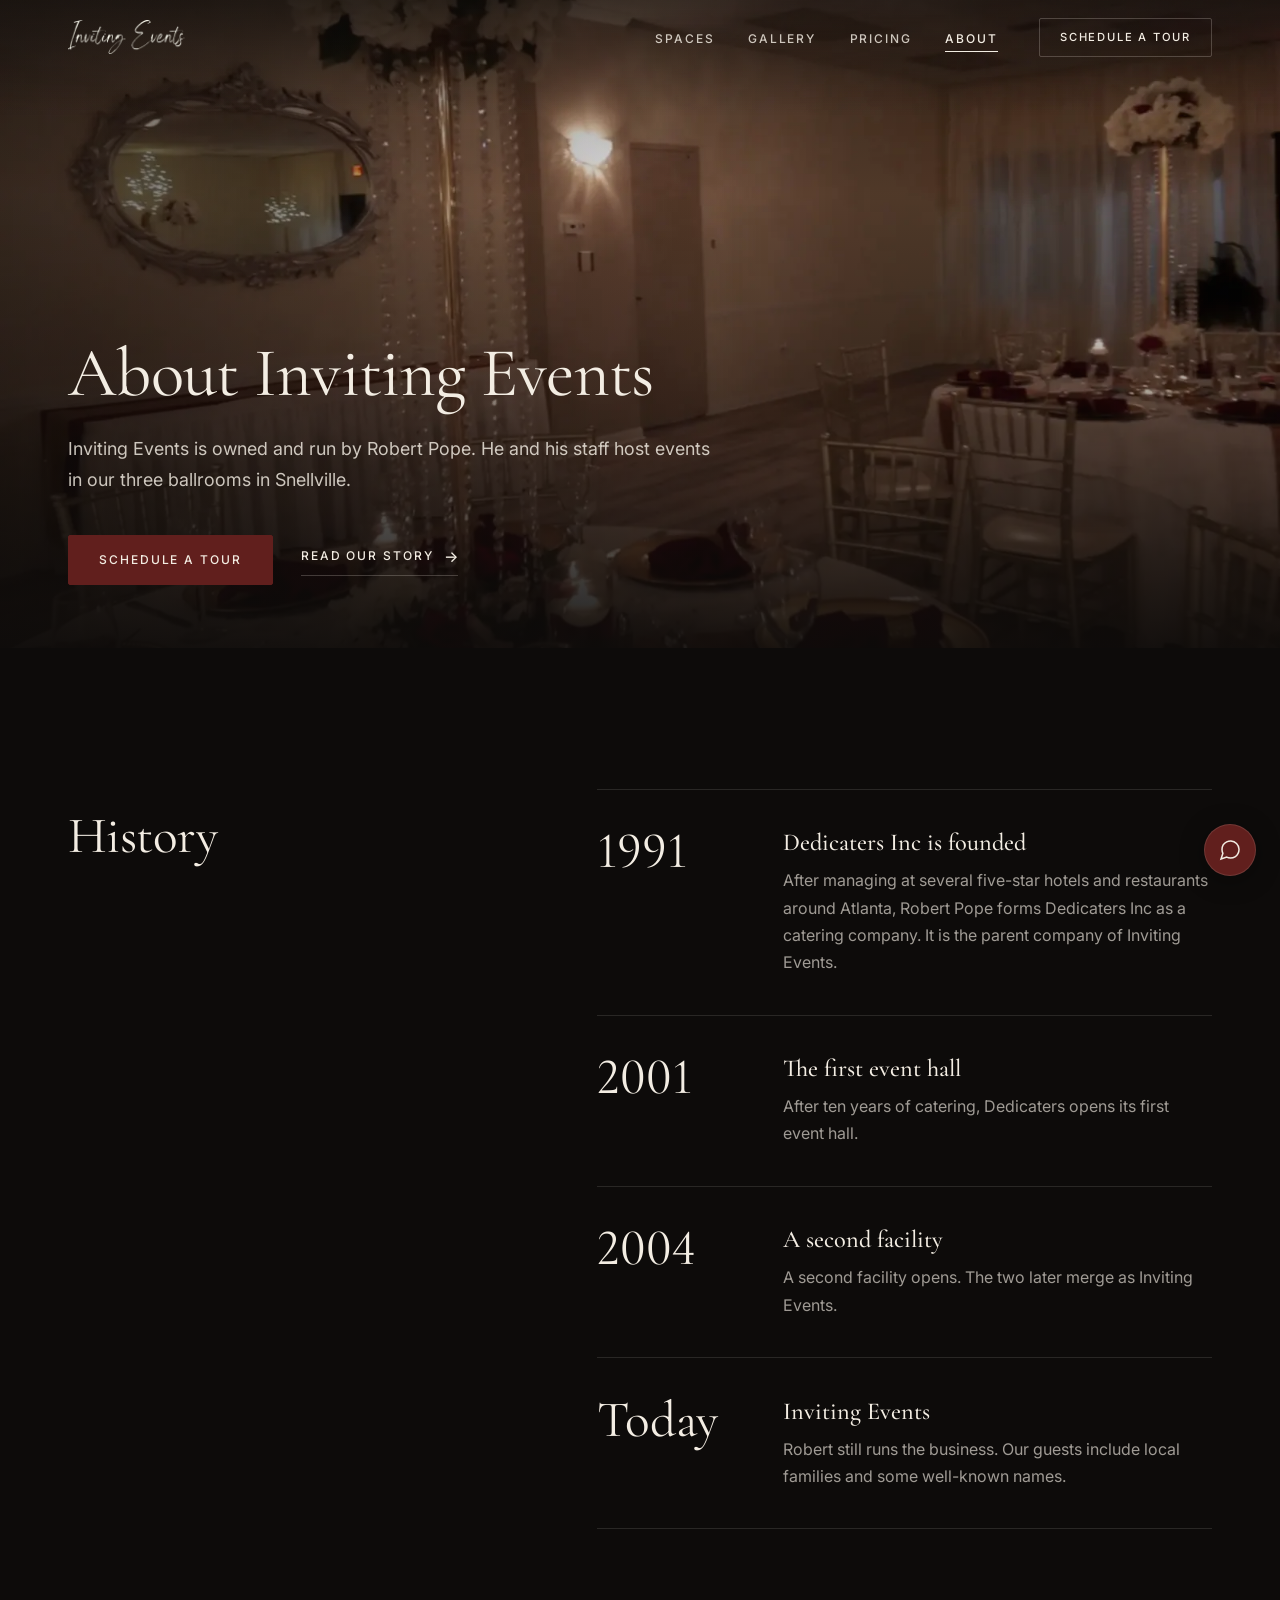
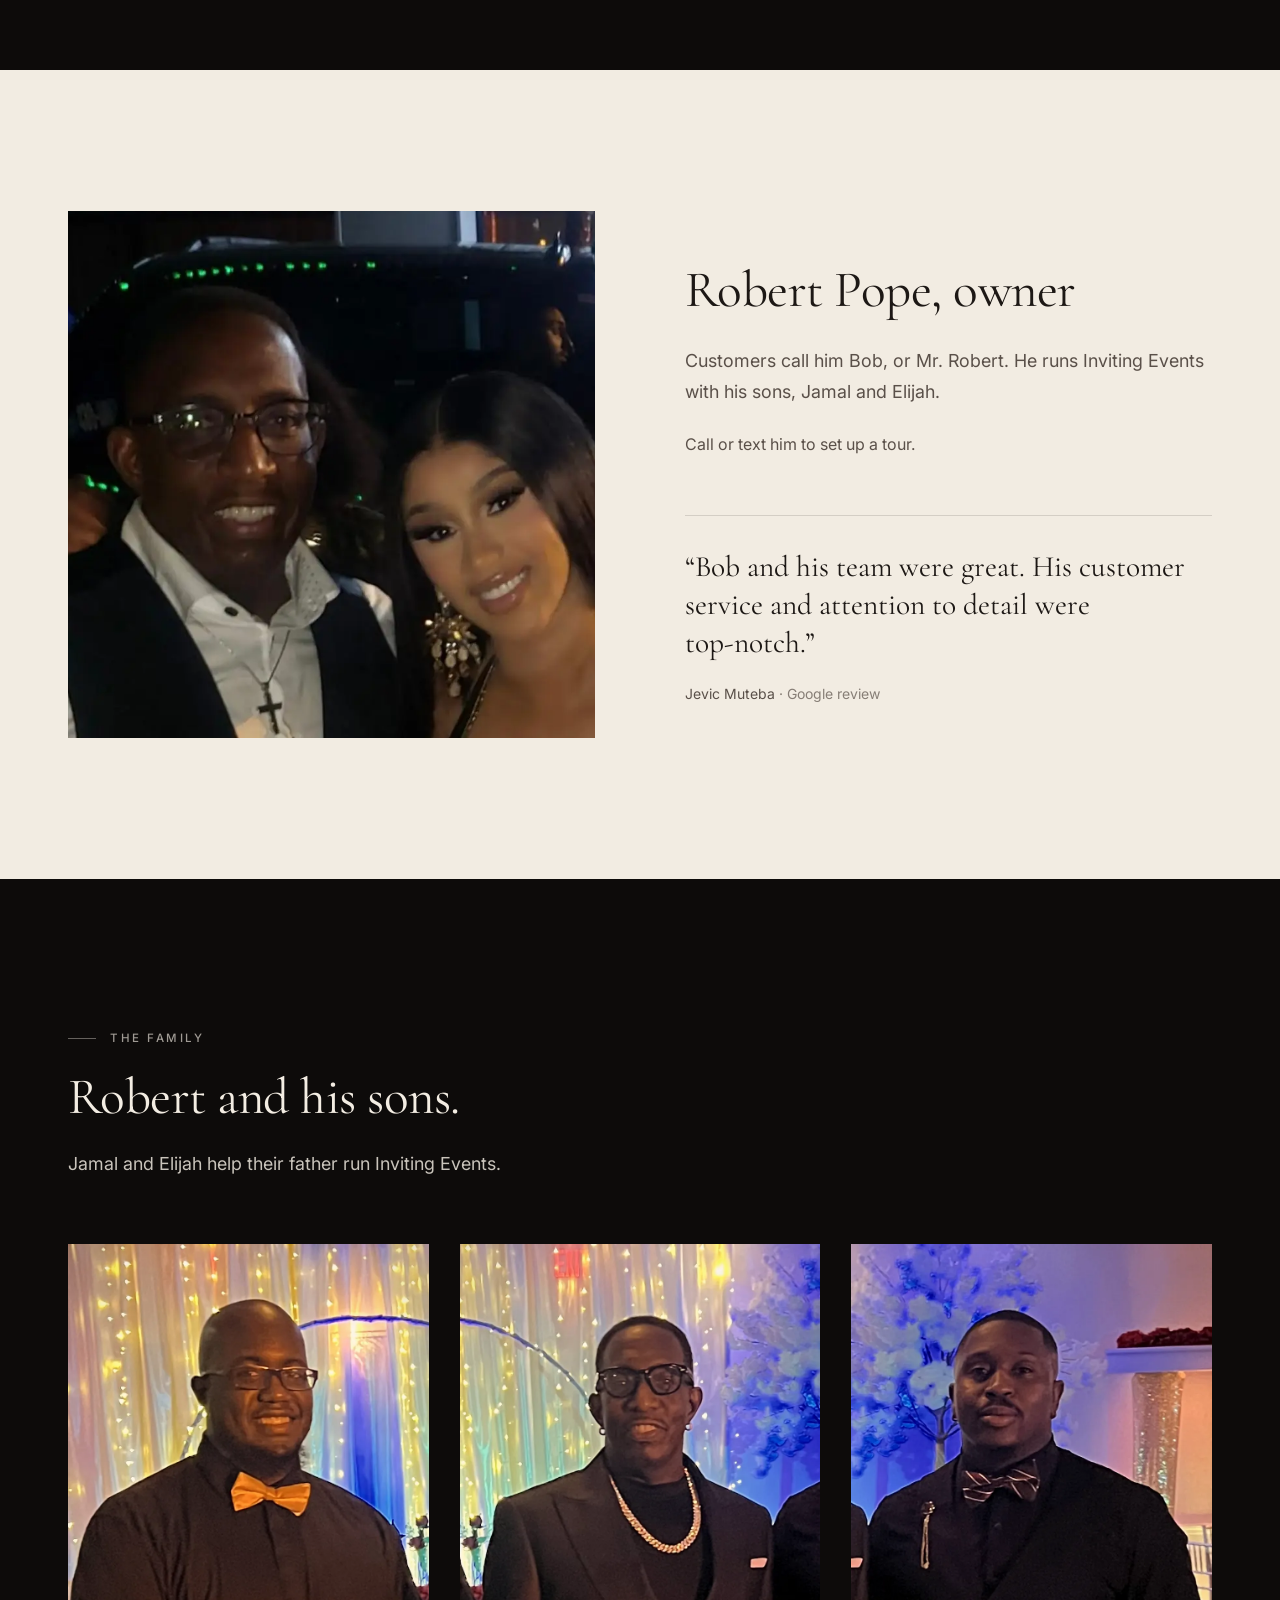
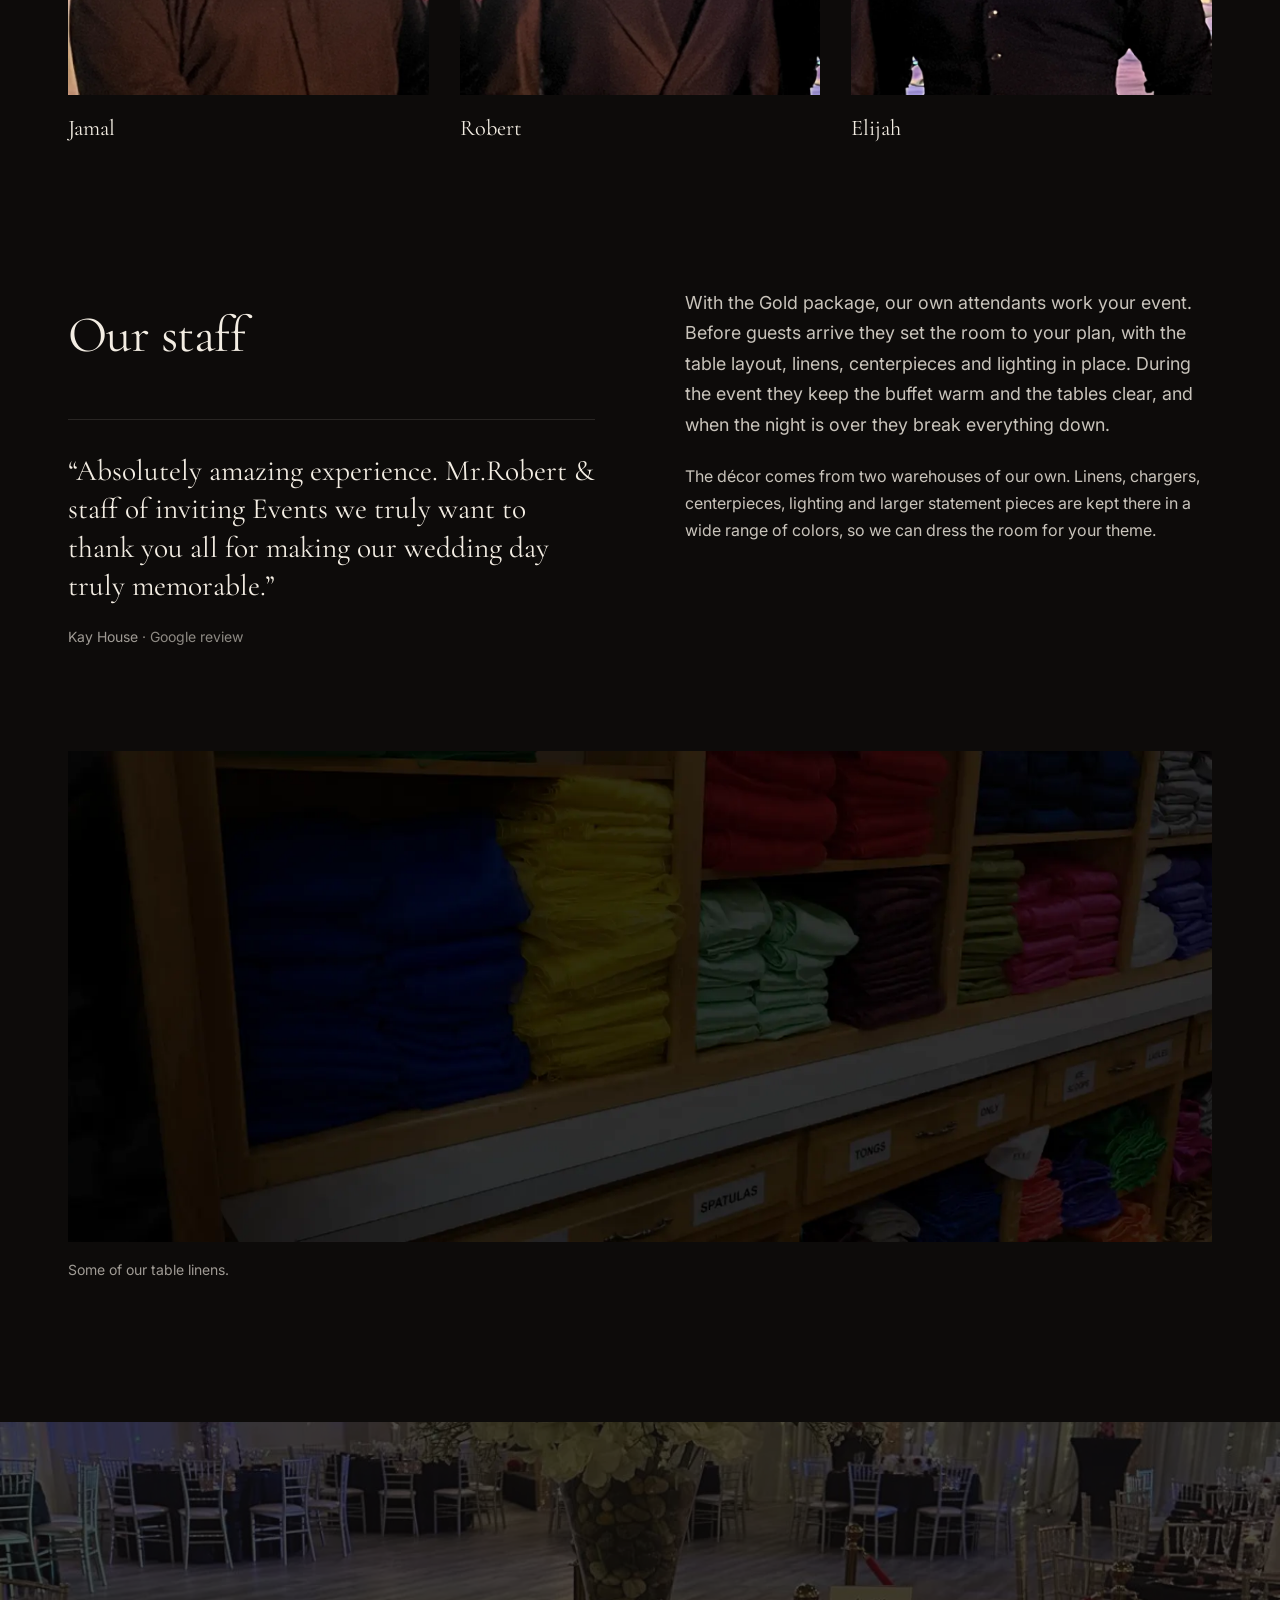
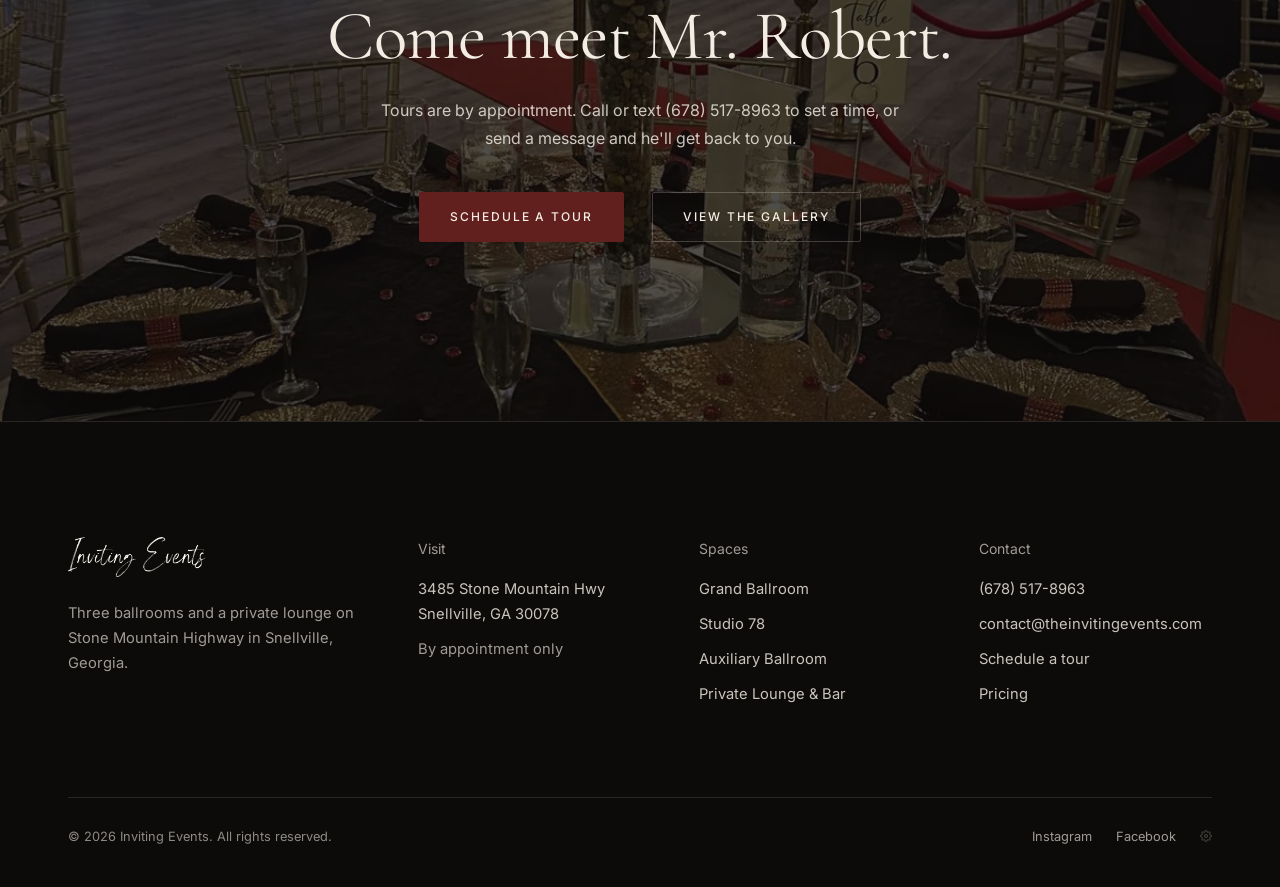
==== commit 6850b696: "Add Robert and his sons: family photo on the homepage story, family portraits on About Co-Authored-B" ====
--- a/about/index.html
+++ b/about/index.html
@@ -19,7 +19,7 @@
 <link rel="preconnect" href="https://fonts.googleapis.com">
 <link rel="preconnect" href="https://fonts.gstatic.com" crossorigin>
 <link href="https://fonts.googleapis.com/css2?family=Cormorant+Garamond:ital,wght@0,400;0,500;1,400;1,500&family=Inter:wght@400;500&display=swap" rel="stylesheet">
-<link rel="stylesheet" href="/assets/css/global.css">
+<link rel="stylesheet" href="/assets/css/global.css?v=20261029c">
 <link rel="preload" as="image" href="/assets/media/photos/grand-table.webp">
 <style>
 /* About page */
@@ -61,6 +61,9 @@
   .timeline li { grid-template-columns: 1fr; gap: 12px; }
   .timeline .yr { grid-row: auto; margin-bottom: 6px; }
 }
+.trio { display: grid; grid-template-columns: repeat(3, minmax(0, 1fr)); gap: clamp(16px, 2.4vw, 32px); margin-top: clamp(40px, 5vw, 64px); }
+.trio figcaption { margin-top: 14px; font-family: var(--serif); font-size: 1.4rem; color: var(--ivory); }
+@media (max-width: 560px) { .trio { gap: 10px; } .trio figcaption { font-size: 1.1rem; margin-top: 10px; } }
 </style>
 </head>
 <body>
@@ -162,6 +165,22 @@
   </div>
 </section>
 
+<!-- FAMILY -->
+<section class="section" style="padding-bottom:0">
+  <div class="wrap">
+    <div class="reveal">
+      <span class="eyebrow">The family</span>
+      <h2 class="h2">Robert and his sons.</h2>
+      <p class="lede" style="margin-top:24px">Jamal and Elijah help their father run Inviting Events.</p>
+    </div>
+    <div class="trio reveal">
+      <figure><div class="frame frame--45"><img src="/assets/media/photos/pope-jamal.webp" alt="Jamal" loading="lazy" width="860" height="1075"></div><figcaption>Jamal</figcaption></figure>
+      <figure><div class="frame frame--45"><img src="/assets/media/photos/pope-robert.webp" alt="Robert Pope" loading="lazy" width="860" height="1075"></div><figcaption>Robert</figcaption></figure>
+      <figure><div class="frame frame--45"><img src="/assets/media/photos/pope-elijah.webp" alt="Elijah" loading="lazy" width="860" height="1075"></div><figcaption>Elijah</figcaption></figure>
+    </div>
+  </div>
+</section>
+
 <!-- TEAM -->
 <section class="section">
   <div class="wrap">
@@ -242,7 +261,7 @@
   </div>
 </footer>
 
-<script src="/assets/js/global.js"></script>
-<script src="/assets/js/chat.js" defer></script>
+<script src="/assets/js/global.js?v=20261029c"></script>
+<script src="/assets/js/chat.js?v=20261029c" defer></script>
 </body>
 </html>
--- a/assets/css/global.css
+++ b/assets/css/global.css
@@ -66,11 +66,14 @@
 .display, .h1, .h2, .h3, .stats dt, .tier__from strong, .hero__aside strong, .reviews__summary strong, .rates dd, .statement, .room-tab__name, .faq summary { font-variant-numeric: lining-nums; }
 
 .eyebrow {
-  display: inline-block;
+  display: inline-flex; align-items: center; gap: 14px;
   font-family: var(--sans); font-size: 0.72rem; font-weight: 500;
   letter-spacing: 0.22em; text-transform: uppercase; color: var(--ivory-60);
 }
 
+.eyebrow::before { content: ''; width: 28px; height: 1px; background: currentColor; opacity: 0.6; }
+.eyebrow--plain::before { display: none; }
+.eyebrow + .display, .eyebrow + .h1, .eyebrow + .h2, .eyebrow + .statement { margin-top: 22px; }
 .lede { font-size: clamp(1.05rem, 1.4vw, 1.2rem); line-height: 1.7; color: var(--ivory-80); max-width: 36em; }
 .muted { color: var(--ivory-60); }
 .small { font-size: 0.875rem; }
@@ -199,7 +202,8 @@
 .hero__actions { display: flex; flex-wrap: wrap; align-items: center; gap: 28px; margin-top: 40px; }
 .hero__aside { text-align: right; font-size: 0.85rem; color: var(--ivory-60); line-height: 1.6; }
 .hero__aside strong { display: block; font-family: var(--serif); font-weight: 400; font-size: 2.6rem; line-height: 1; color: var(--ivory); }
-.stars { color: var(--gold); letter-spacing: 0.2em; font-size: 0.8rem; }
+.stars { position: relative; display: inline-block; color: var(--line-2); letter-spacing: 0.2em; font-size: 0.8rem; line-height: 1; }
+.stars::before { content: '\2605\2605\2605\2605\2605'; position: absolute; left: 0; top: 0; width: var(--fill, 100%); overflow: hidden; white-space: nowrap; color: var(--gold); }
 
 .video-toggle {
   position: absolute; z-index: 2; right: var(--gutter); top: calc(var(--nav-h) + 16px);
@@ -218,13 +222,15 @@
 .page-hero--plain .hero__content { padding-top: 0; }
 
 /* ═══ STATEMENT ═══ */
+.statement em { font-style: italic; color: var(--gold); }
+.paper .statement em { color: var(--wine); }
 .statement { font-family: var(--serif); font-weight: 400; font-size: clamp(1.75rem, 3.2vw, 2.75rem); line-height: 1.25; color: var(--ivory); max-width: 22em; text-wrap: pretty; }
 .paper .statement { color: var(--char); }
 
-.stats { display: grid; grid-template-columns: repeat(4, 1fr); margin-top: clamp(56px, 7vw, 96px); }
-.stats > div { padding: 0 24px 0 0; }
-.stats > div + div { padding-left: 24px; }
-.stats dt { font-family: var(--serif); font-size: clamp(1.7rem, 2.4vw, 2.2rem); line-height: 1.1; color: var(--ivory); }
+.stats { display: grid; grid-template-columns: repeat(4, 1fr); border-top: 1px solid var(--line); margin-top: clamp(56px, 7vw, 96px); }
+.stats > div { padding: 28px 24px 0 0; }
+.stats > div + div { padding-left: 24px; border-left: 1px solid var(--line); }
+.stats dt { font-family: var(--serif); font-size: clamp(2.2rem, 3.6vw, 3.2rem); line-height: 1; color: var(--ivory); }
 .stats dd { margin-top: 10px; font-size: 0.85rem; color: var(--ivory-60); }
 .paper .stats { border-color: var(--paper-line); }
 .paper .stats > div + div { border-color: var(--paper-line); }
@@ -250,7 +256,7 @@
 .space { display: block; }
 .space .frame { aspect-ratio: 4 / 3; }
 .space__meta { display: flex; justify-content: space-between; align-items: baseline; gap: 20px; margin-top: 22px; }
-.space__cap { font-size: 0.875rem; font-weight: 400; letter-spacing: 0; text-transform: none; color: var(--ivory-60); white-space: nowrap; }
+.space__cap { font-size: 0.72rem; font-weight: 500; letter-spacing: 0.18em; text-transform: uppercase; color: var(--ivory-60); white-space: nowrap; }
 .space p { margin-top: 8px; color: var(--ivory-60); max-width: 30em; }
 .space .h3 { transition: color 0.3s; }
 .space:hover .h3 { color: var(--gold); }
@@ -284,7 +290,7 @@
 .quote { position: absolute; inset: 0; opacity: 0; visibility: hidden; transition: opacity 0.8s var(--ease), visibility 0s linear 0.8s; }
 .quote.is-active { position: relative; opacity: 1; visibility: visible; transition: opacity 0.8s var(--ease); }
 .quote blockquote { font-family: var(--serif); font-size: clamp(1.5rem, 2.8vw, 2.35rem); line-height: 1.3; color: var(--ivory); text-wrap: balance; }
-.quote figcaption { margin-top: 32px; font-size: 0.875rem; font-weight: 400; letter-spacing: 0; text-transform: none; color: var(--ivory-60); }
+.quote figcaption { margin-top: 32px; font-size: 0.72rem; font-weight: 500; letter-spacing: 0.18em; text-transform: uppercase; color: var(--ivory-60); }
 .quote figcaption span { color: var(--ivory-40); }
 .quote-nav { display: flex; justify-content: center; align-items: center; gap: 24px; margin-top: 48px; }
 .quote-nav button { width: 44px; height: 44px; border: 1px solid var(--line-2); border-radius: 50%; color: var(--ivory); transition: background 0.3s, color 0.3s; }
@@ -295,7 +301,7 @@
 .tiers { display: grid; grid-template-columns: repeat(3, 1fr); border-top: 1px solid var(--line); }
 .tier { padding: 36px 32px 8px 0; }
 .tier + .tier { padding-left: 32px; border-left: 1px solid var(--line); }
-.tier__name { font-size: 0.875rem; font-weight: 400; letter-spacing: 0; text-transform: none; color: var(--gold); }
+.tier__name { font-size: 0.72rem; font-weight: 500; letter-spacing: 0.18em; text-transform: uppercase; color: var(--gold); }
 .tier .h3 { margin-top: 14px; }
 .tier__from { margin-top: 28px; font-size: 0.85rem; color: var(--ivory-60); }
 .tier__from strong { display: block; font-family: var(--serif); font-weight: 400; font-size: 2.6rem; line-height: 1.05; color: var(--ivory); }
@@ -420,8 +426,8 @@
 .lightbox__count { position: absolute; bottom: 24px; left: 50%; transform: translateX(-50%); font-size: 0.8rem; letter-spacing: 0.1em; color: var(--ivory-60); font-variant-numeric: tabular-nums; }
 
 /* ═══ REVEAL ═══ */
-.reveal { opacity: 0; transition: opacity 0.35s var(--ease); }
-.reveal.is-in { opacity: 1; }
+.reveal { opacity: 0; transform: translateY(14px); transition: opacity 0.7s var(--ease), transform 0.7s var(--ease); }
+.reveal.is-in { opacity: 1; transform: none; }
 .reveal-d1 { transition-delay: 0.1s; }
 .reveal-d2 { transition-delay: 0.2s; }
 .no-js .reveal { opacity: 1; transform: none; }
@@ -446,8 +452,9 @@
   .hero__aside { text-align: left; display: flex; align-items: baseline; gap: 12px; }
   .hero__aside strong { display: inline; font-size: 1.8rem; }
   .stats { grid-template-columns: 1fr 1fr; }
-  .stats > div:nth-child(3) { padding-left: 0; }
-  .stats > div:nth-child(n+3) { margin-top: 28px; }
+  .stats > div:nth-child(3) { padding-left: 0; border-left: 0; }
+  .stats > div:nth-child(n+3) { margin-top: 28px; border-top: 1px solid var(--line); }
+  .paper .stats > div:nth-child(n+3) { border-top-color: var(--paper-line); }
   .spaces { grid-template-columns: 1fr; }
   .space:first-child .frame { aspect-ratio: 4 / 3; }
   .tiers { grid-template-columns: 1fr; }
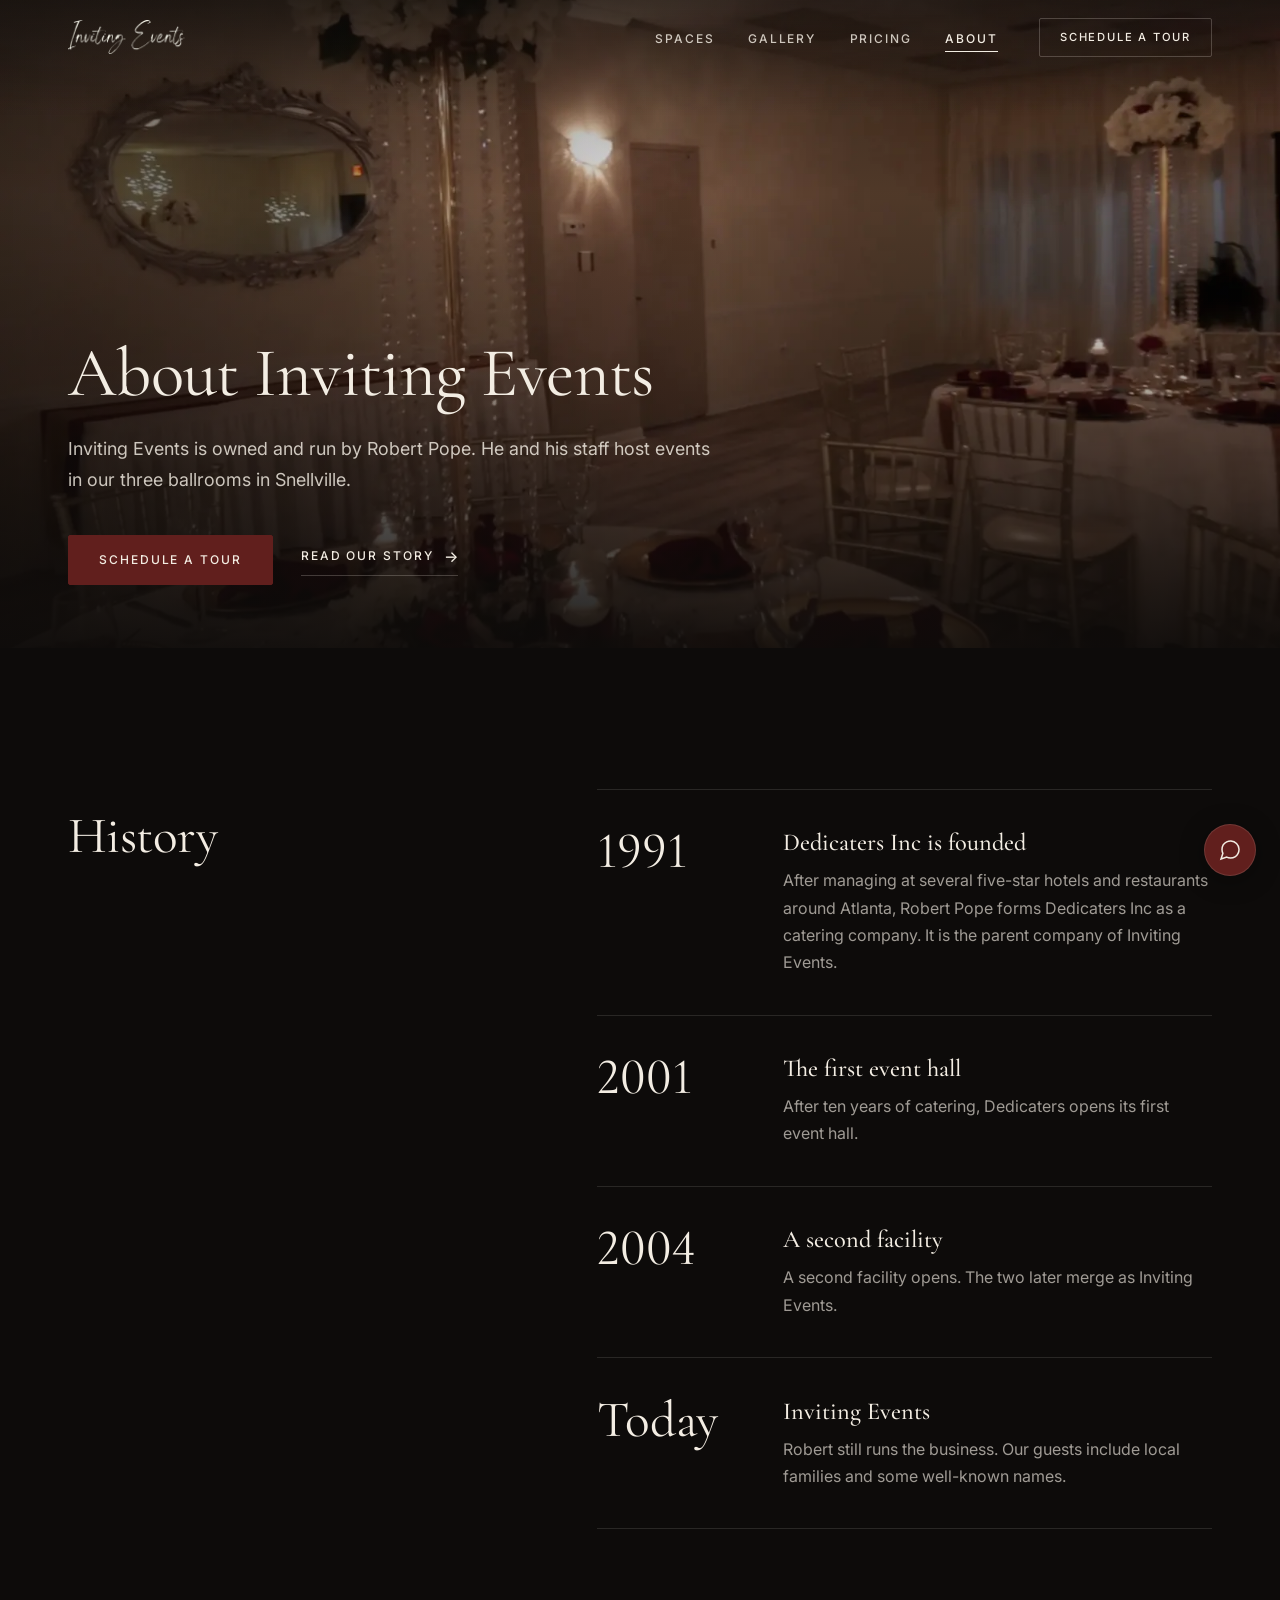
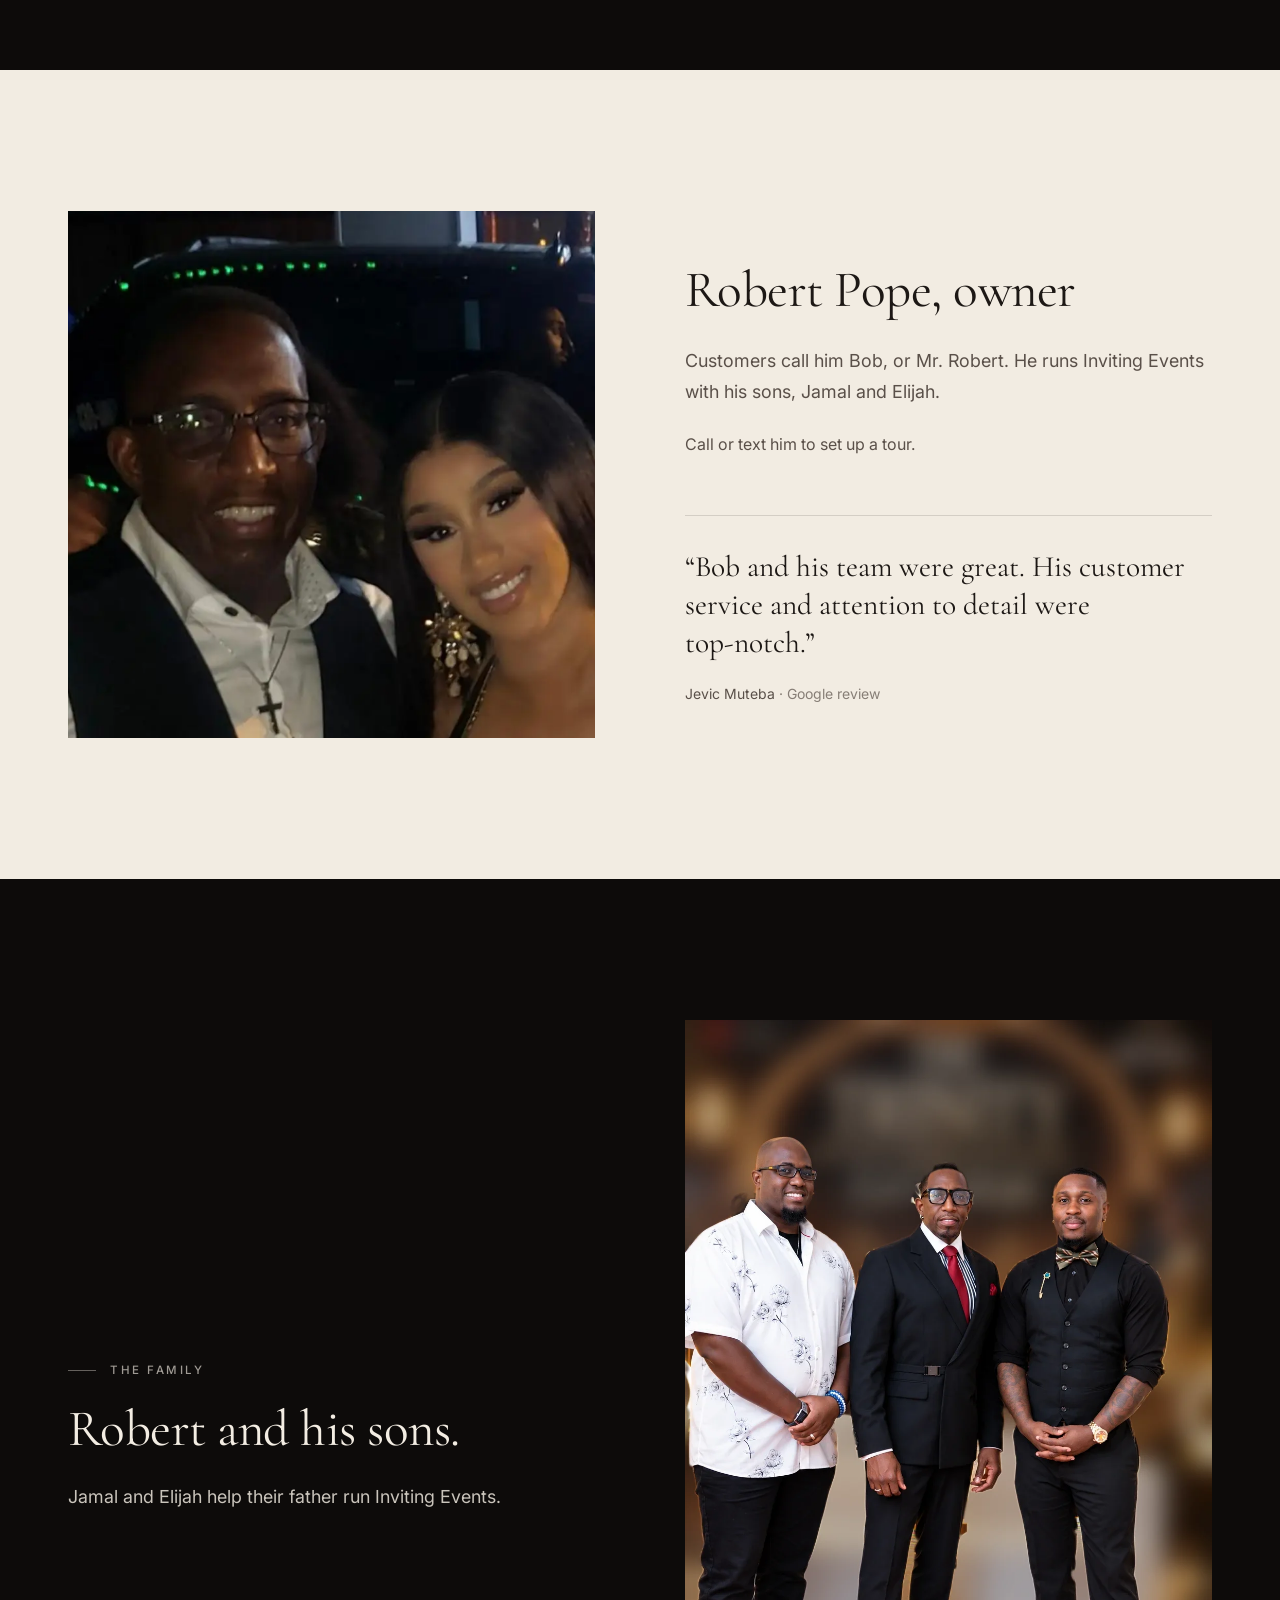
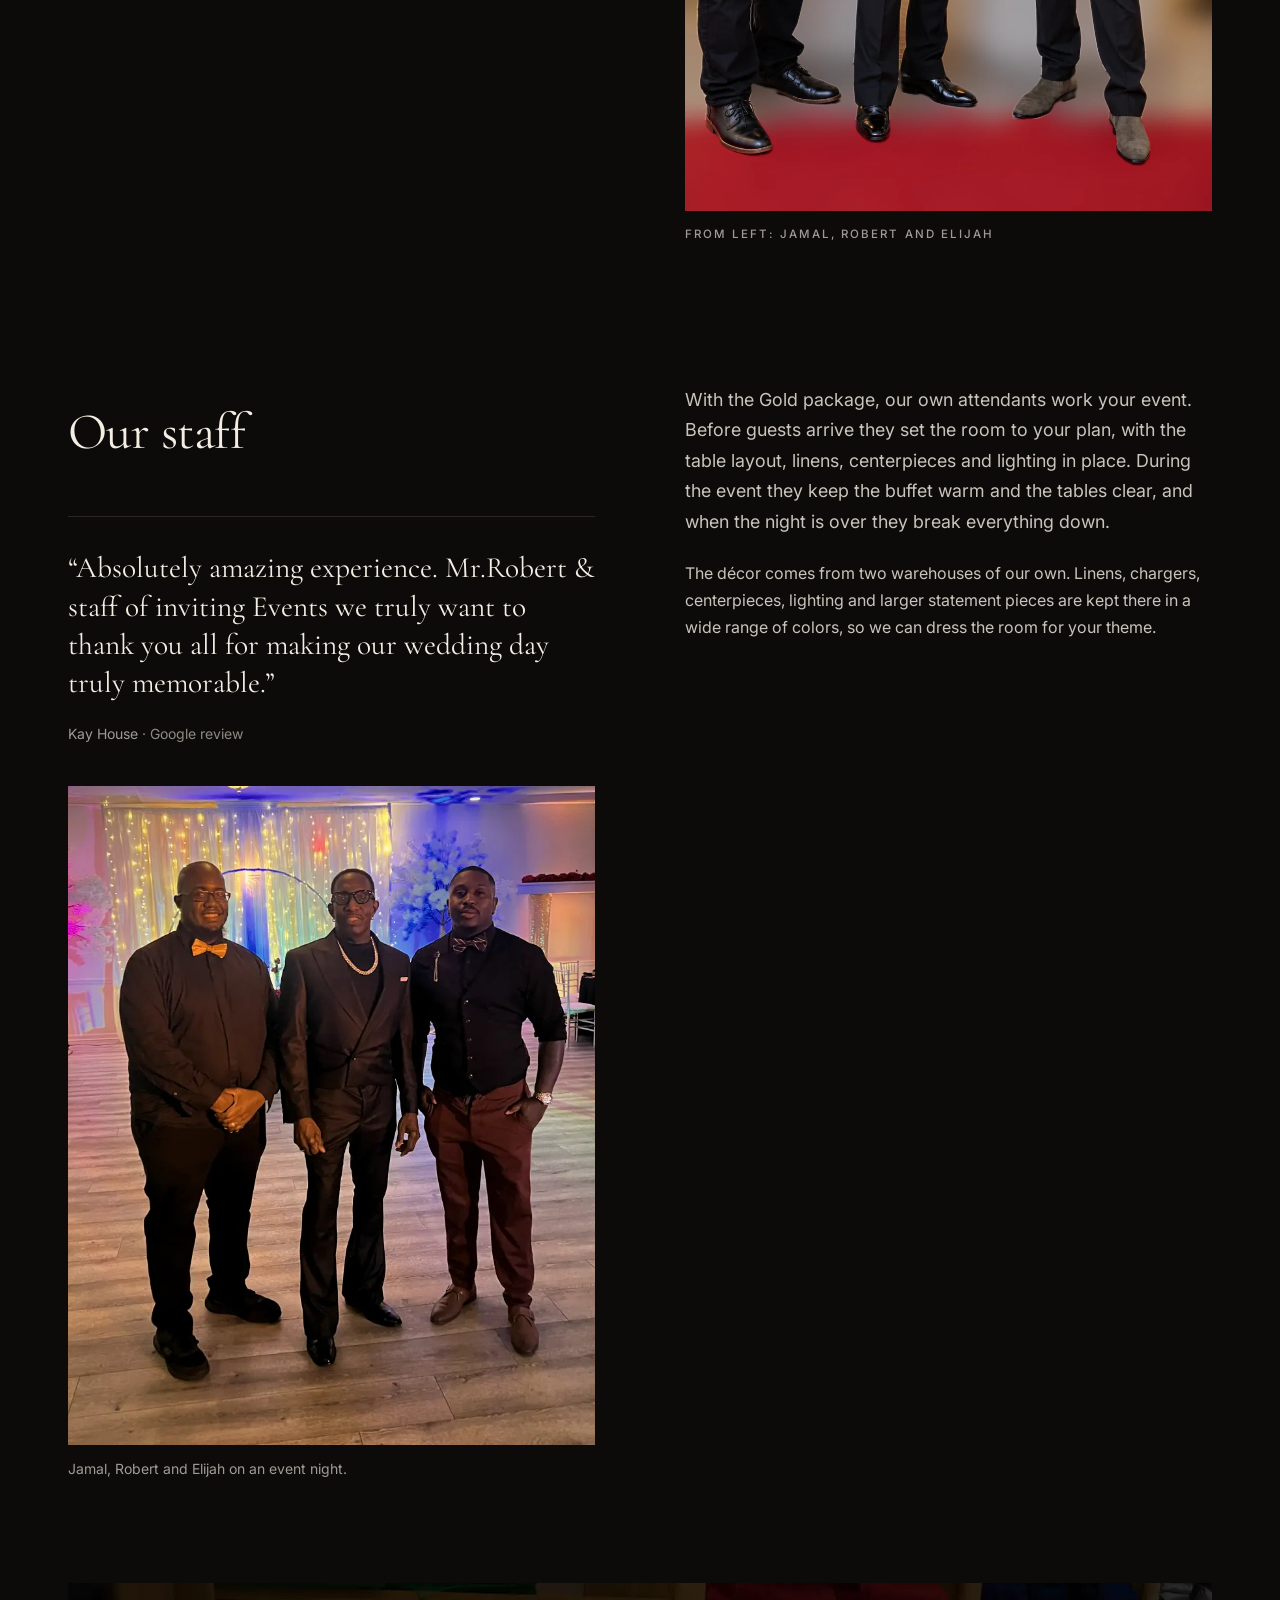
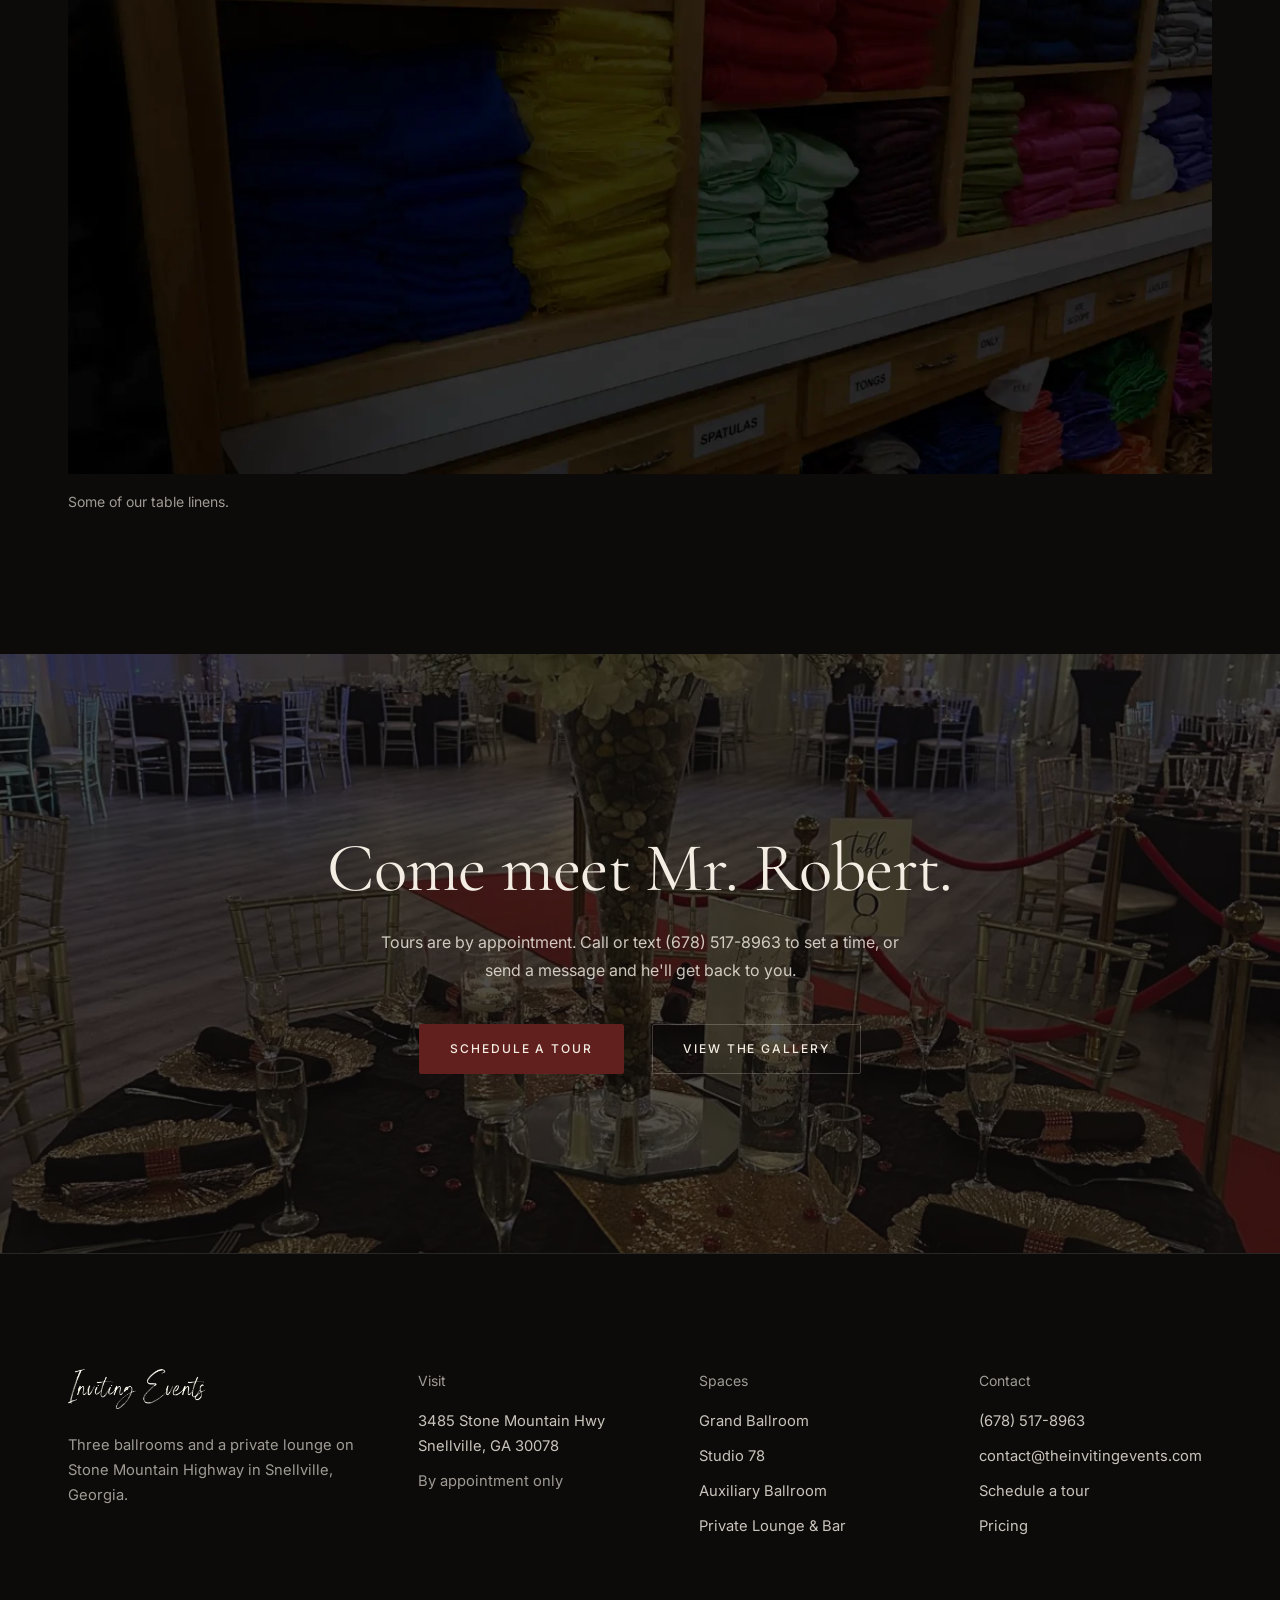
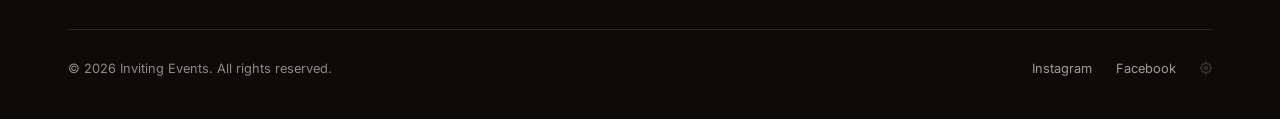
==== commit 6dcb9d70: "Use the Trinity portrait of Robert, Jamal and Elijah with a portrait-mode background blur; venue pho" ====
--- a/about/index.html
+++ b/about/index.html
@@ -61,9 +61,9 @@
   .timeline li { grid-template-columns: 1fr; gap: 12px; }
   .timeline .yr { grid-row: auto; margin-bottom: 6px; }
 }
-.trio { display: grid; grid-template-columns: repeat(3, minmax(0, 1fr)); gap: clamp(16px, 2.4vw, 32px); margin-top: clamp(40px, 5vw, 64px); }
-.trio figcaption { margin-top: 14px; font-family: var(--serif); font-size: 1.4rem; color: var(--ivory); }
-@media (max-width: 560px) { .trio { gap: 10px; } .trio figcaption { font-size: 1.1rem; margin-top: 10px; } }
+.fam-cap { margin-top: 14px; font-size: 0.72rem; font-weight: 500; letter-spacing: 0.18em; text-transform: uppercase; color: var(--ivory-60); }
+.team-photo { margin-top: 40px; }
+.team-photo figcaption { margin-top: 12px; font-size: 0.875rem; color: var(--ivory-60); }
 </style>
 </head>
 <body>
@@ -167,17 +167,16 @@
 
 <!-- FAMILY -->
 <section class="section" style="padding-bottom:0">
-  <div class="wrap">
+  <div class="wrap split">
     <div class="reveal">
       <span class="eyebrow">The family</span>
       <h2 class="h2">Robert and his sons.</h2>
       <p class="lede" style="margin-top:24px">Jamal and Elijah help their father run Inviting Events.</p>
     </div>
-    <div class="trio reveal">
-      <figure><div class="frame frame--45"><img src="/assets/media/photos/pope-jamal.webp" alt="Jamal" loading="lazy" width="860" height="1075"></div><figcaption>Jamal</figcaption></figure>
-      <figure><div class="frame frame--45"><img src="/assets/media/photos/pope-robert.webp" alt="Robert Pope" loading="lazy" width="860" height="1075"></div><figcaption>Robert</figcaption></figure>
-      <figure><div class="frame frame--45"><img src="/assets/media/photos/pope-elijah.webp" alt="Elijah" loading="lazy" width="860" height="1075"></div><figcaption>Elijah</figcaption></figure>
-    </div>
+    <figure class="reveal">
+      <div class="frame" style="aspect-ratio:2/3"><img src="/assets/media/photos/pope-trinity.webp" alt="Jamal, Robert and Elijah" loading="lazy" width="1024" height="1536"></div>
+      <figcaption class="fam-cap">From left: Jamal, Robert and Elijah</figcaption>
+    </figure>
   </div>
 </section>
 
@@ -191,6 +190,10 @@
           <blockquote>&ldquo;Absolutely amazing experience. Mr.Robert &amp; staff of inviting Events we truly want to thank you all for making our wedding day truly memorable.&rdquo;</blockquote>
           <figcaption>Kay House <span>&middot; Google review</span></figcaption>
         </figure>
+        <figure class="team-photo">
+          <div class="frame frame--45"><img src="/assets/media/photos/sm/pope-venue.webp" srcset="/assets/media/photos/sm/pope-venue.webp 820w, /assets/media/photos/pope-venue.webp 1100w" sizes="(max-width: 900px) 100vw, 40vw" alt="Jamal, Robert and Elijah in one of the ballrooms" loading="lazy" width="820" height="1012"></div>
+          <figcaption>Jamal, Robert and Elijah on an event night.</figcaption>
+        </figure>
       </div>
       <div class="staff reveal">
         <p class="lede">With the Gold package, our own attendants work your event. Before guests arrive they set the room to your plan, with the table layout, linens, centerpieces and lighting in place. During the event they keep the buffet warm and the tables clear, and when the night is over they break everything down.</p>
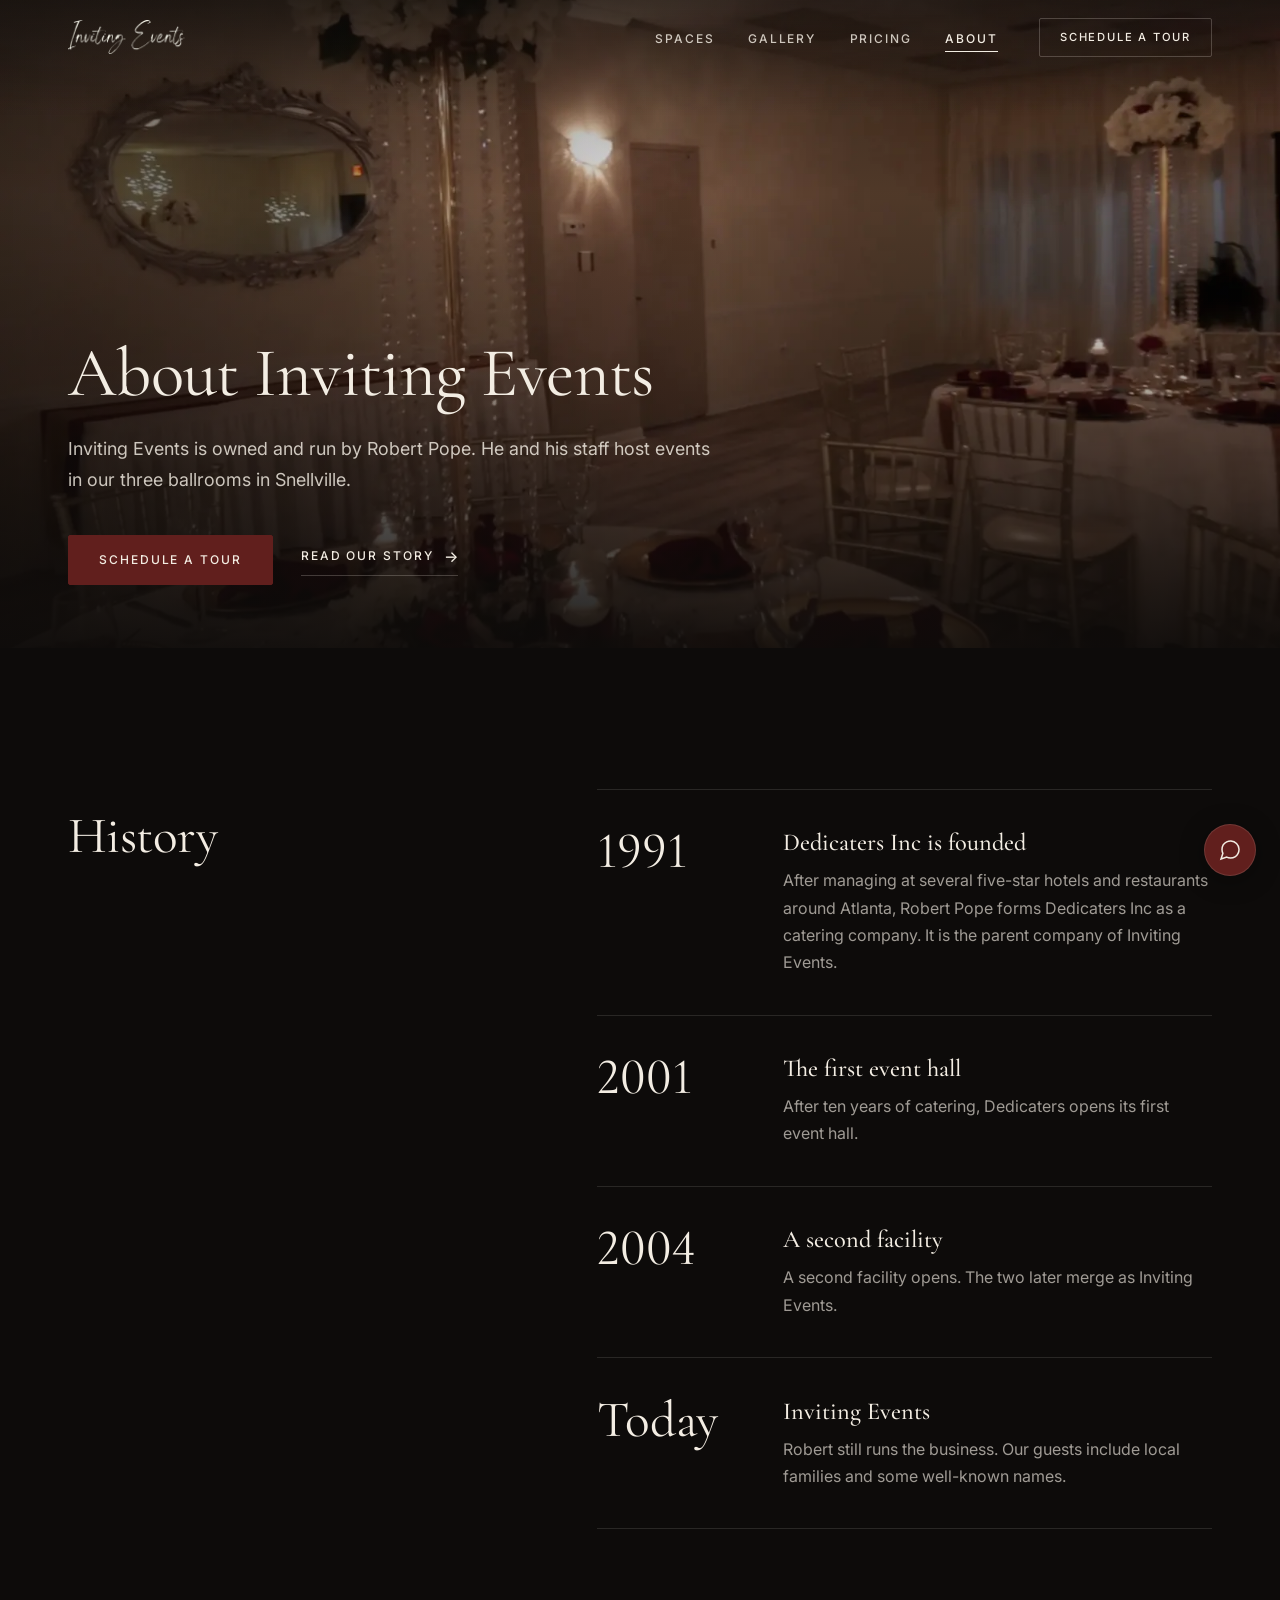
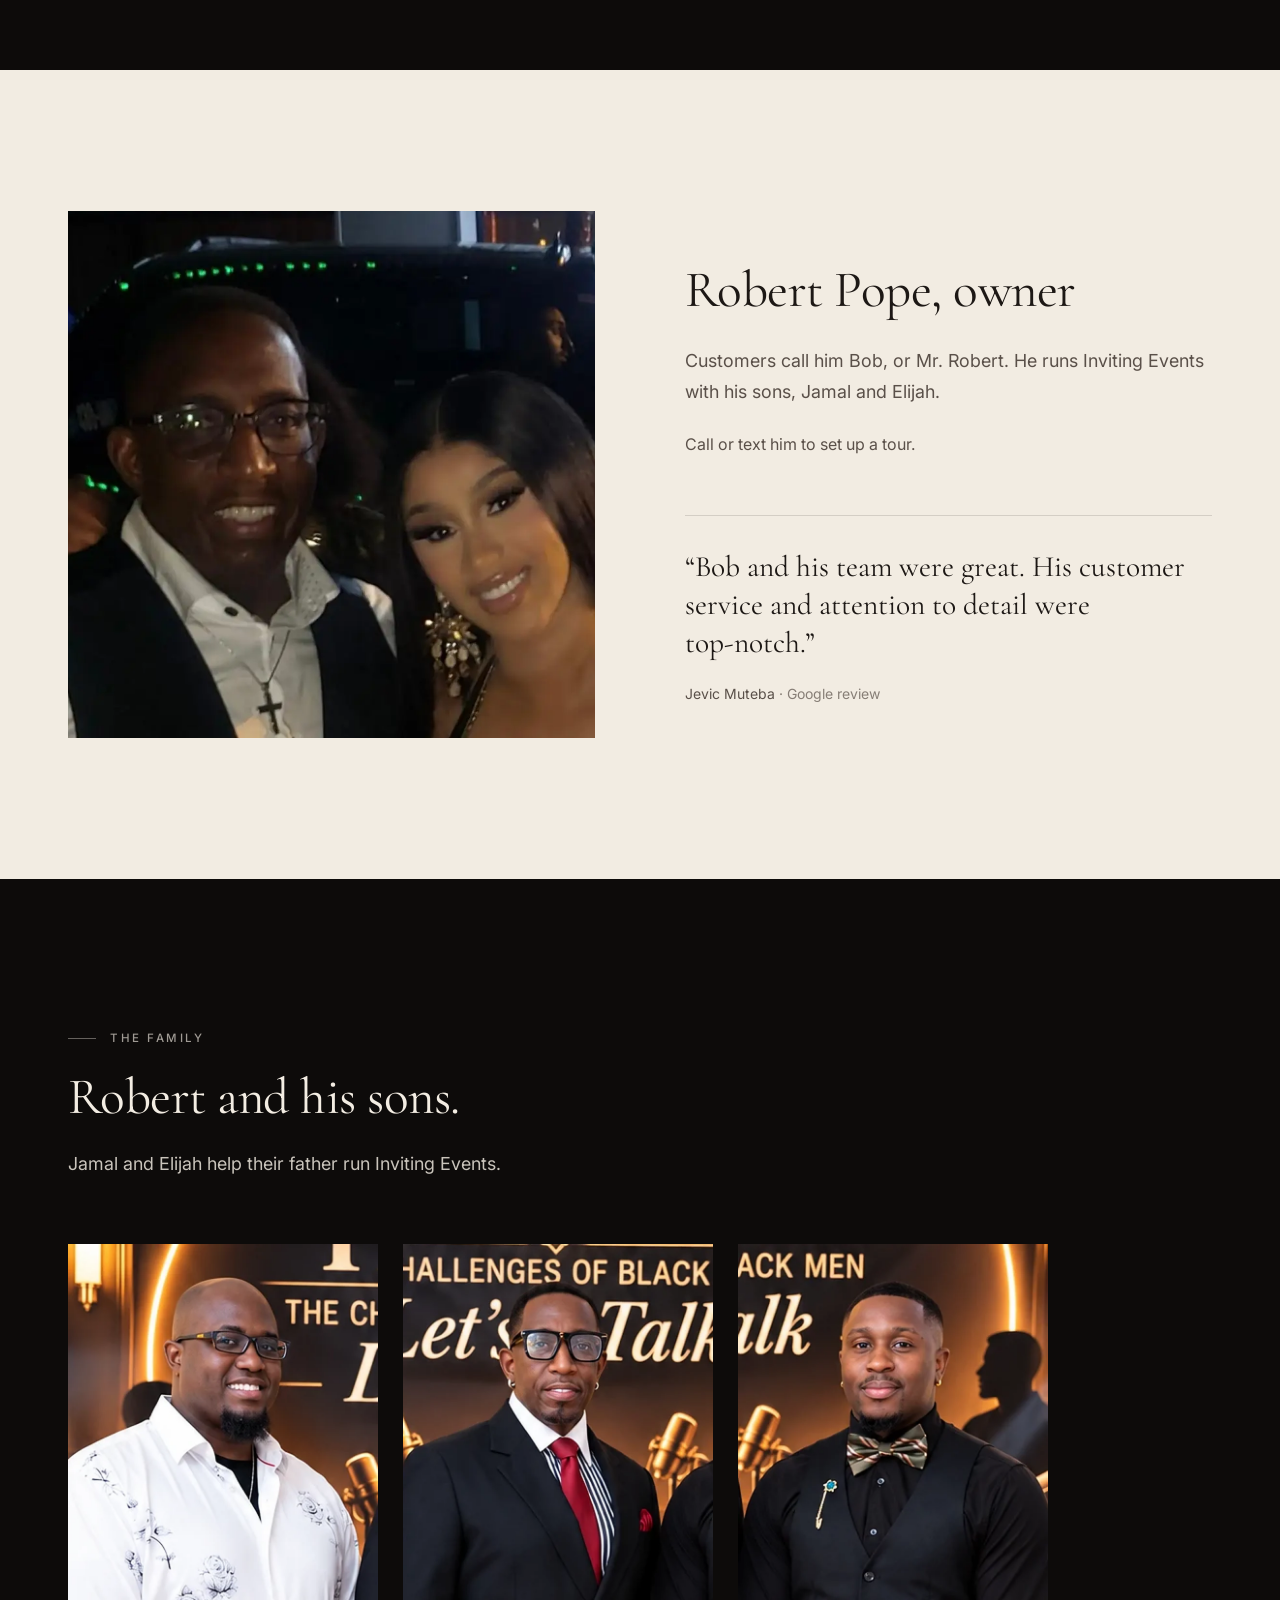
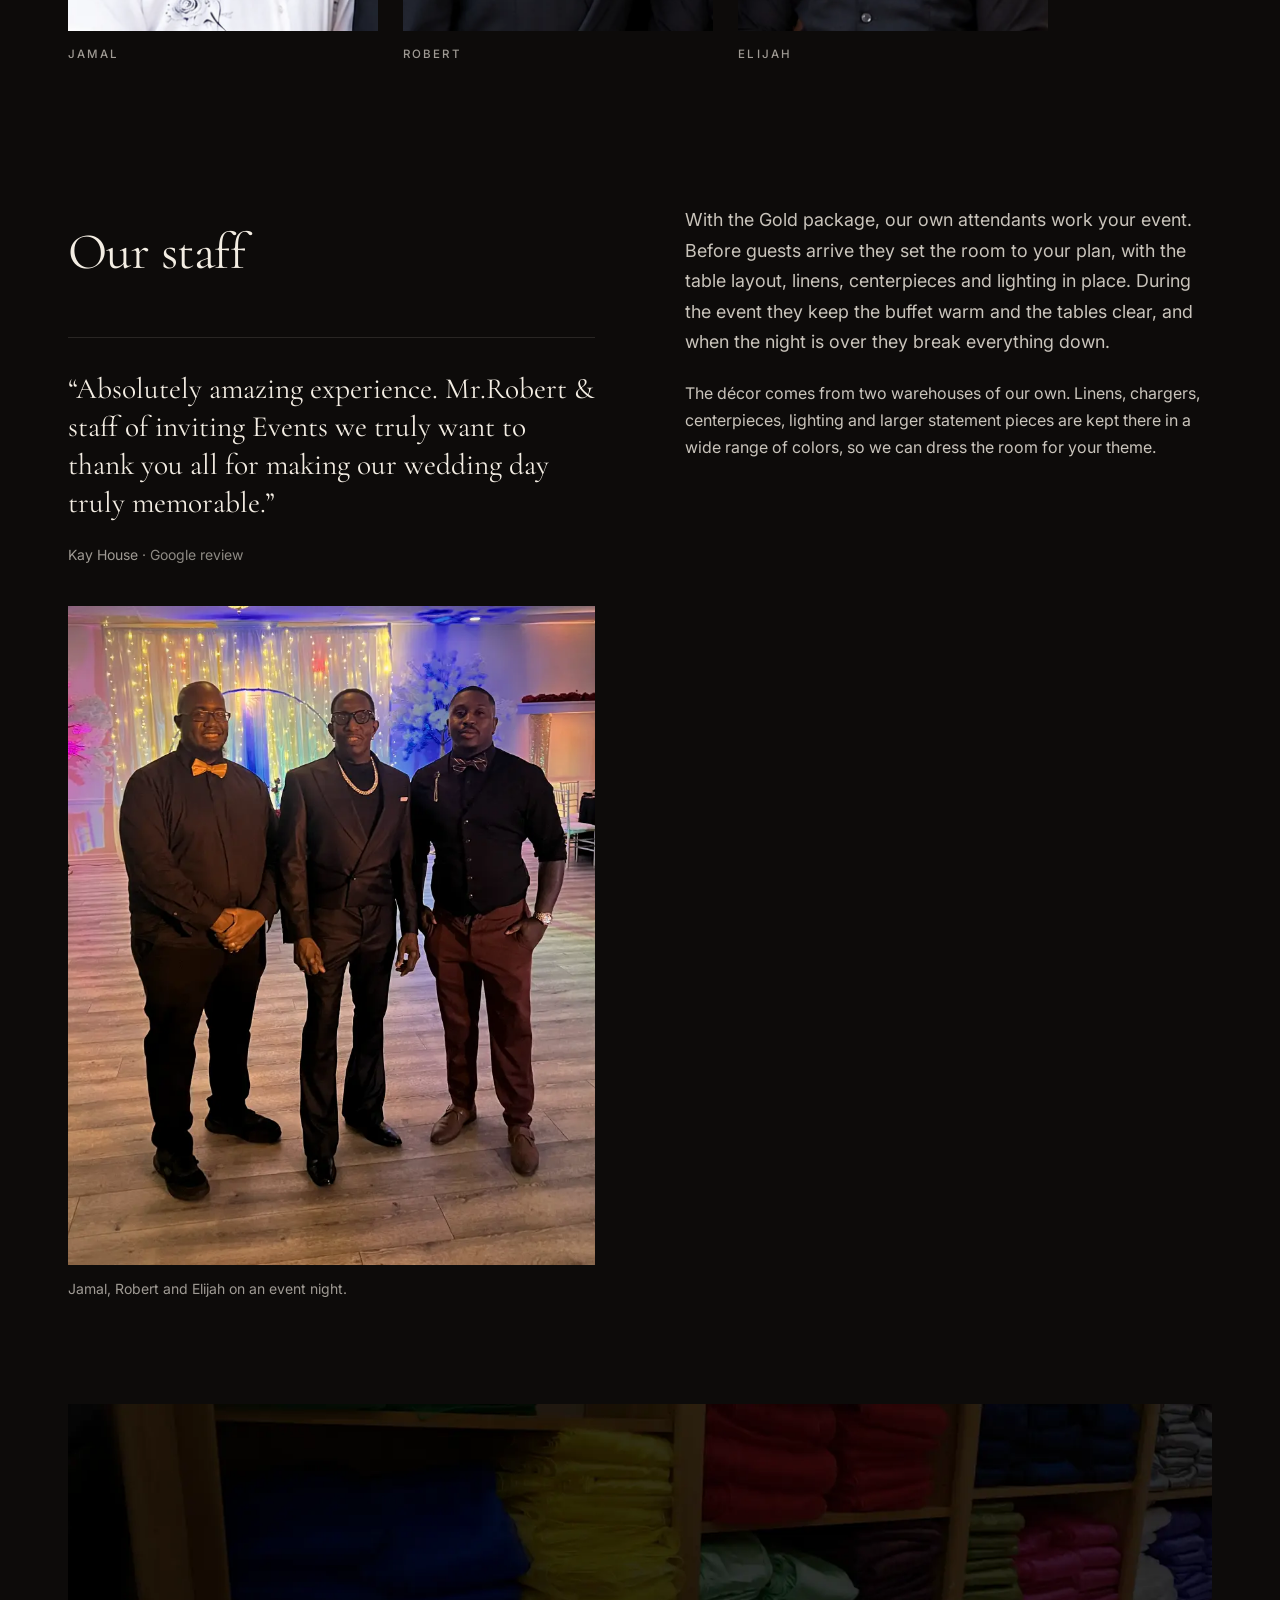
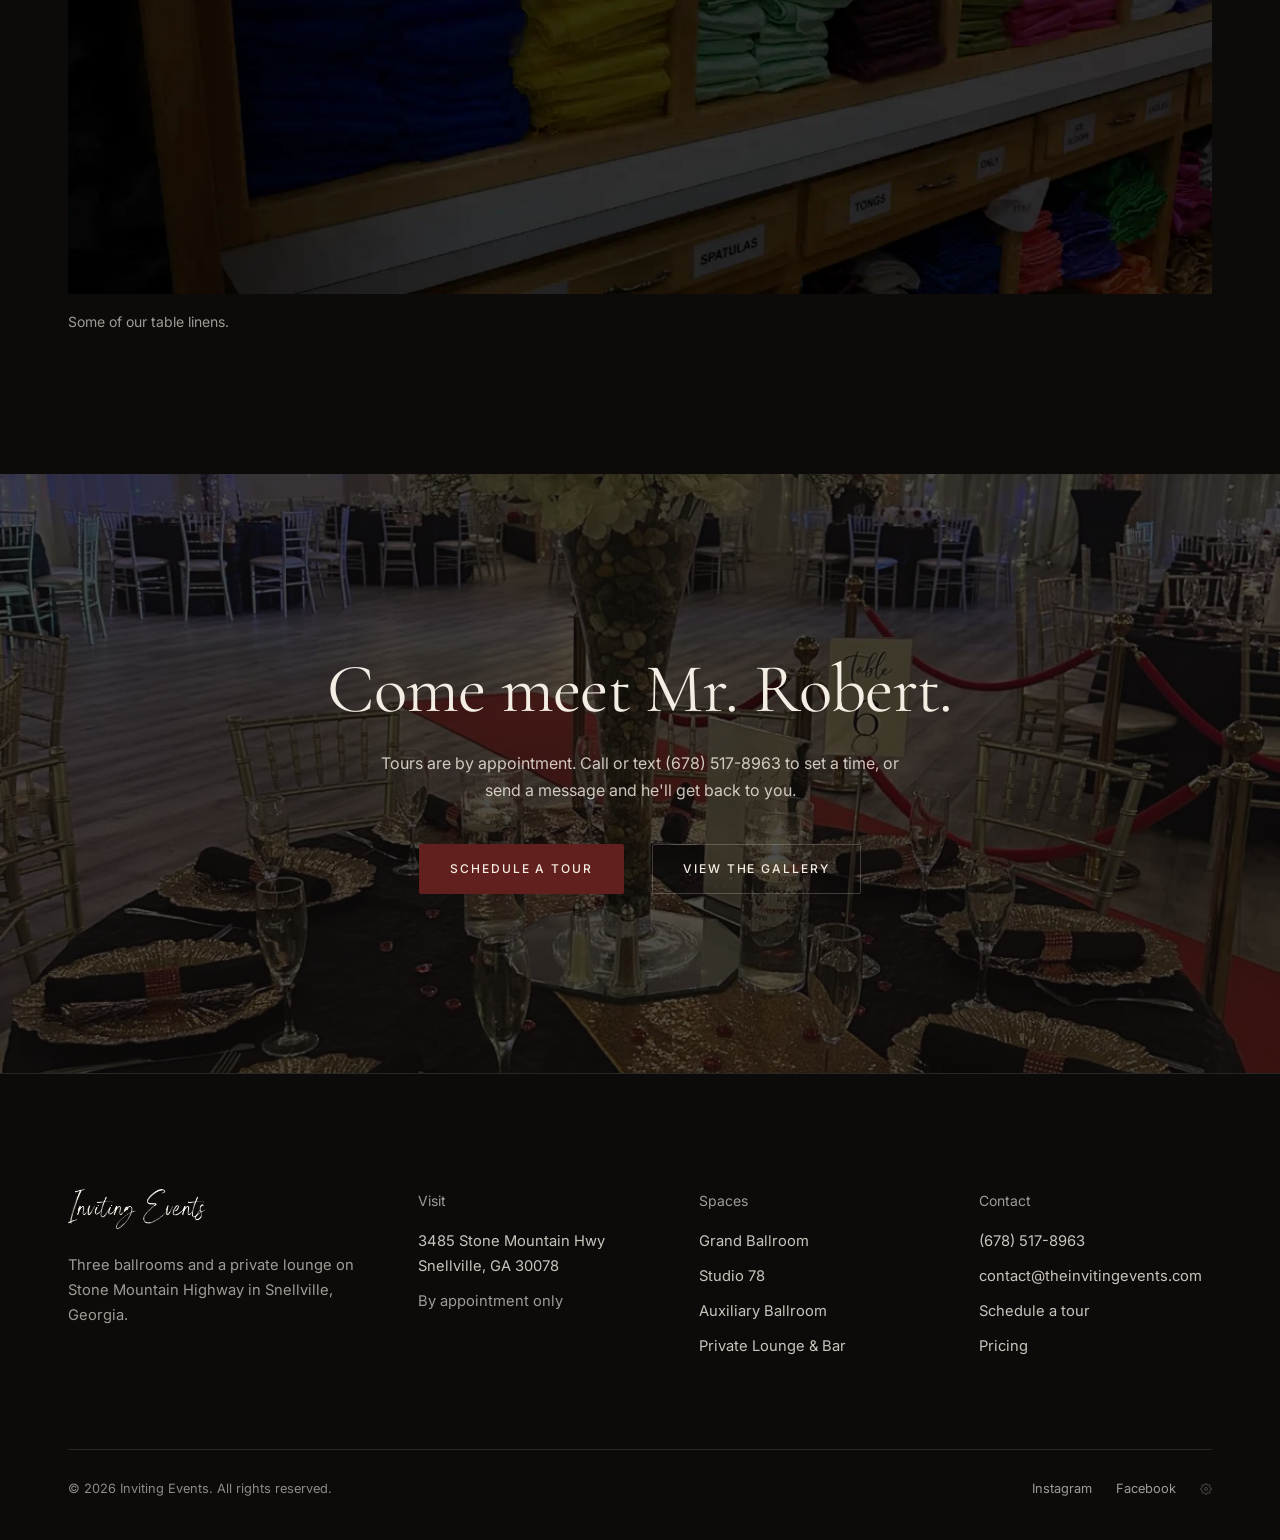
==== commit 20f5ede5: "Trinity photo as is on the homepage; head and shoulders portraits of Jamal, Robert and Elijah on Abo" ====
--- a/about/index.html
+++ b/about/index.html
@@ -61,7 +61,9 @@
   .timeline li { grid-template-columns: 1fr; gap: 12px; }
   .timeline .yr { grid-row: auto; margin-bottom: 6px; }
 }
-.fam-cap { margin-top: 14px; font-size: 0.72rem; font-weight: 500; letter-spacing: 0.18em; text-transform: uppercase; color: var(--ivory-60); }
+.trio { display: grid; grid-template-columns: repeat(3, minmax(0, 1fr)); gap: clamp(14px, 2vw, 28px); max-width: 980px; margin-top: clamp(40px, 5vw, 64px); }
+.trio figcaption { margin-top: 14px; font-size: 0.72rem; font-weight: 500; letter-spacing: 0.18em; text-transform: uppercase; color: var(--ivory-60); }
+@media (max-width: 560px) { .trio { gap: 8px; } .trio figcaption { font-size: 0.66rem; letter-spacing: 0.12em; margin-top: 10px; } }
 .team-photo { margin-top: 40px; }
 .team-photo figcaption { margin-top: 12px; font-size: 0.875rem; color: var(--ivory-60); }
 </style>
@@ -167,16 +169,17 @@
 
 <!-- FAMILY -->
 <section class="section" style="padding-bottom:0">
-  <div class="wrap split">
+  <div class="wrap">
     <div class="reveal">
       <span class="eyebrow">The family</span>
       <h2 class="h2">Robert and his sons.</h2>
       <p class="lede" style="margin-top:24px">Jamal and Elijah help their father run Inviting Events.</p>
     </div>
-    <figure class="reveal">
-      <div class="frame" style="aspect-ratio:2/3"><img src="/assets/media/photos/pope-trinity.webp" alt="Jamal, Robert and Elijah" loading="lazy" width="1024" height="1536"></div>
-      <figcaption class="fam-cap">From left: Jamal, Robert and Elijah</figcaption>
-    </figure>
+    <div class="trio reveal">
+      <figure><div class="frame frame--45"><img src="/assets/media/photos/pope-jamal.webp" alt="Jamal" loading="lazy" width="640" height="800"></div><figcaption>Jamal</figcaption></figure>
+      <figure><div class="frame frame--45"><img src="/assets/media/photos/pope-robert.webp" alt="Robert Pope" loading="lazy" width="640" height="800"></div><figcaption>Robert</figcaption></figure>
+      <figure><div class="frame frame--45"><img src="/assets/media/photos/pope-elijah.webp" alt="Elijah" loading="lazy" width="640" height="800"></div><figcaption>Elijah</figcaption></figure>
+    </div>
   </div>
 </section>
 
